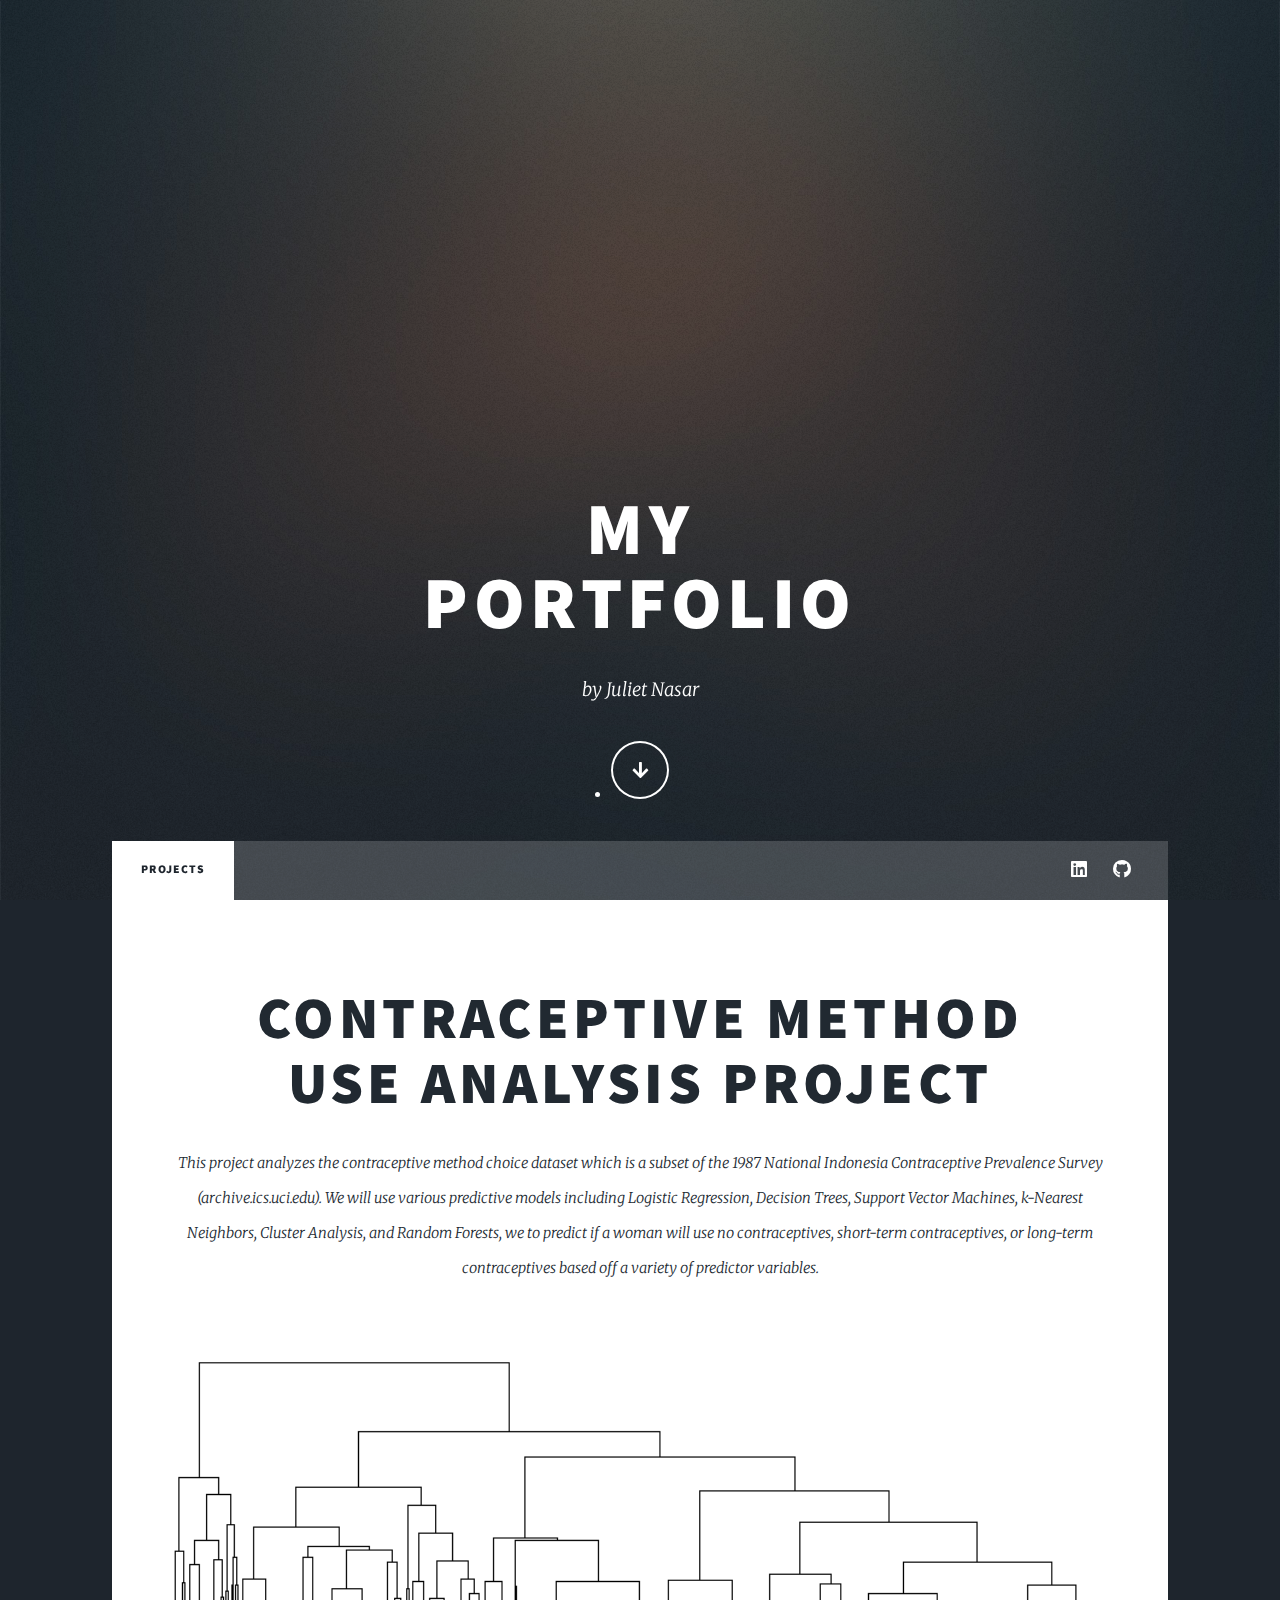
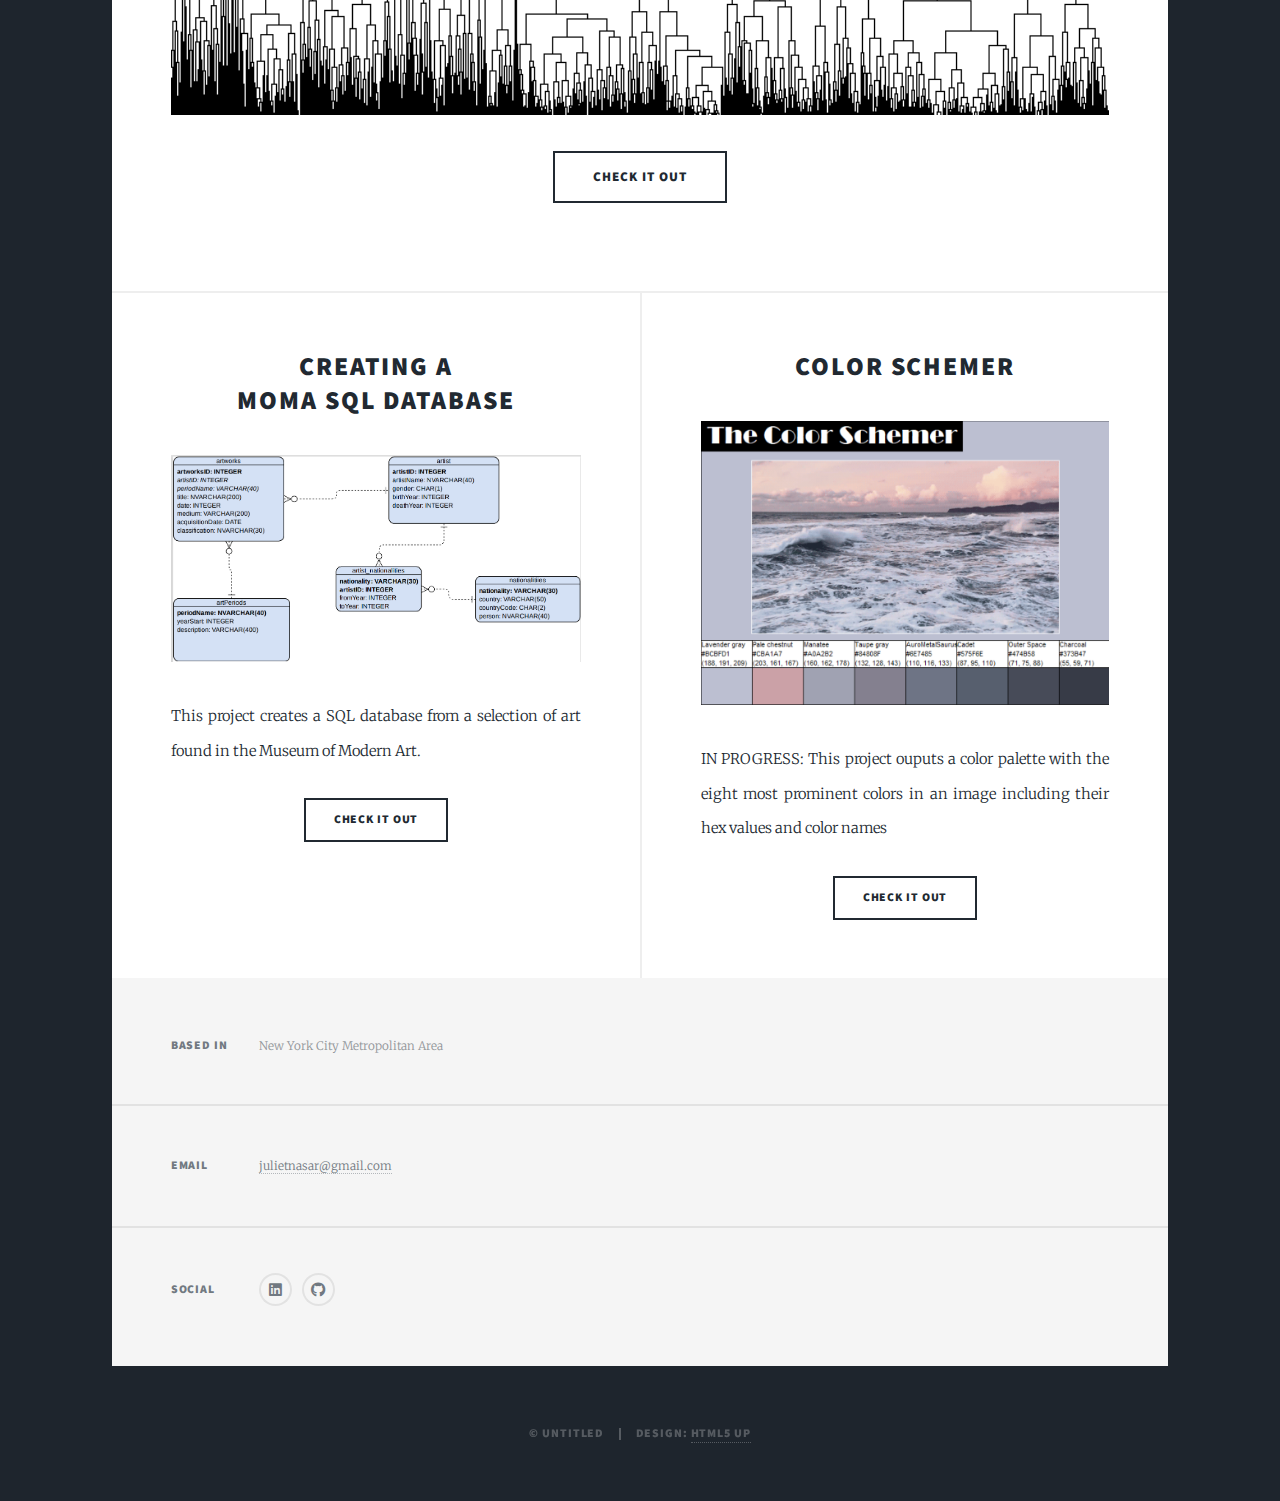
==== index.html @ 451c5f4b "color schemer update" ====
<!DOCTYPE HTML>
<!--
	Massively by HTML5 UP
	html5up.net | @ajlkn
	Free for personal and commercial use under the CCA 3.0 license (html5up.net/license)
-->
<html>
	<head>
		<title>My Portfolio by Juliet Nasar</title>
		<meta charset="utf-8" />
		<meta name="viewport" content="width=device-width, initial-scale=1, user-scalable=no" />
		<link rel="stylesheet" href="assets/css/main.css" />
		<noscript><link rel="stylesheet" href="assets/css/noscript.css" /></noscript>
	</head>
	<body class="is-preload">

		<!-- Wrapper -->
			<div id="wrapper" class="fade-in">

				<!-- Intro -->
					<div id="intro">
						<h1>My<br />
						Portfolio</h1>
						<p>by Juliet Nasar </p>
							<li><a href="#header" class="button icon solid solo fa-arrow-down scrolly">Continue</a></li>
						</ul>
					</div>

				<!-- Header -->
					<header id="header">
						<a href="index.html" class="logo">Portfolio</a>
					</header>

				<!-- Nav -->
					<nav id="nav">
						<ul class="links">
							<li class="active"><a href="index.html">Projects</a></li>
						</ul>
						<ul class="icons">
							<li><a href="https://www.linkedin.com/in/juliet-nasar-03b523170" class="icon brands fa-linkedin"><span class="label">linkedIn</span></a></li>
							<li><a href="https://github.com/julietnasar" class="icon brands fa-github"><span class="label">GitHub</span></a></li>
						</ul>
					</nav>

				<!-- Main -->
					<div id="main">

						<!-- Featured Post -->
							<article class="post featured">
								<header class="major">
									<h2><a href="https://github.com/julietnasar/cmc-analysis.git">Contraceptive Method<br />
									Use Analysis Project</a></h2>
									<p>This project analyzes the contraceptive method choice dataset which is a subset of the 1987 National Indonesia Contraceptive Prevalence Survey (archive.ics.uci.edu). 
										We will use various predictive models including Logistic Regression, Decision Trees, Support Vector Machines, k-Nearest Neighbors, Cluster Analysis, and Random Forests, we 
										to predict if a woman will use no contraceptives, short-term contraceptives, or long-term contraceptives based off a variety of predictor variables.
										</p>
								</header>
								<a href="https://github.com/julietnasar/cmc-analysis.git" class="image fit"><img src="images/clusterCopy.png" alt="" /></a>
								
								<ul class="actions special">
									<li><a href="https://github.com/julietnasar/cmc-analysis.git" class="button large">Check it out</a></li>
								</ul>
							</article>

						<!-- Posts -->
							<section class="posts">
								<article>
									<header>
										<h2><a href="https://github.com/julietnasar/sql-moma.git">Creating a<br />
										MOMA SQL Database</a></h2>
									</header>
									<a href="https://github.com/julietnasar/sql-moma.git" class="image fit"><img src="images/ERD.png" alt="" /></a>
									<p>This project creates a SQL database from a selection of art found in the Museum of Modern Art.</p>
									<ul class="actions special">
										<li><a href="https://github.com/julietnasar/sql-moma.git" class="button">Check it out</a></li>
									</ul>
								</article>
								<article>
									<header>
										<h2><a href="https://github.com/julietnasar/colorScheme.git">Color Schemer<br />
										</a></h2>
									</header>
									<a href="https://github.com/julietnasar/colorScheme.git" class="image fit"><img src="images/oceanPalette.png" alt="" /></a>
									<p>IN PROGRESS: This project ouputs a color palette with the eight most prominent colors in an image including their hex values and color names</p>
									<ul class="actions special">
										<li><a href="https://github.com/julietnasar/colorScheme.git" class="button">Check it out</a></li>
									</ul>
								</article>
							</section>


					</div>

				<!-- Footer -->
					<footer id="footer">
						<section class="split contact">
							<section class="alt">
								<h3>Based in</h3>
								<p>New York City Metropolitan Area</p>
							</section>
							<section>
								<h3>Email</h3>
								<p><a href="mailto:julietnasar@gmail.com">julietnasar@gmail.com</a></p>
							</section>
							<section>
								<h3>Social</h3>
								<ul class="icons alt">
									<li><a href="https://www.linkedin.com/in/juliet-nasar-03b523170" class="icon brands alt fa-linkedin"><span class="label">LinkedIn</span></a></li>
									<li><a href="https://github.com/julietnasar" class="icon brands alt fa-github"><span class="label">GitHub</span></a></li>
								</ul>
							</section>
						</section>
					</footer>

				<!-- Copyright -->
					<div id="copyright">
						<ul><li>&copy; Untitled</li><li>Design: <a href="https://html5up.net">HTML5 UP</a></li></ul>
					</div>

			</div>

		<!-- Scripts -->
			<script src="assets/js/jquery.min.js"></script>
			<script src="assets/js/jquery.scrollex.min.js"></script>
			<script src="assets/js/jquery.scrolly.min.js"></script>
			<script src="assets/js/browser.min.js"></script>
			<script src="assets/js/breakpoints.min.js"></script>
			<script src="assets/js/util.js"></script>
			<script src="assets/js/main.js"></script>

	</body>
</html>
---- assets/css/main.css ----
@import url(fontawesome-all.min.css);
@import url("https://fonts.googleapis.com/css?family=Merriweather:300,700,300italic,700italic|Source+Sans+Pro:900");

/*
	Massively by HTML5 UP
	html5up.net | @ajlkn
	Free for personal and commercial use under the CCA 3.0 license (html5up.net/license)
*/

html, body, div, span, applet, object,
iframe, h1, h2, h3, h4, h5, h6, p, blockquote,
pre, a, abbr, acronym, address, big, cite,
code, del, dfn, em, img, ins, kbd, q, s, samp,
small, strike, strong, sub, sup, tt, var, b,
u, i, center, dl, dt, dd, ol, ul, li, fieldset,
form, label, legend, table, caption, tbody,
tfoot, thead, tr, th, td, article, aside,
canvas, details, embed, figure, figcaption,
footer, header, hgroup, menu, nav, output, ruby,
section, summary, time, mark, audio, video {
	margin: 0;
	padding: 0;
	border: 0;
	font-size: 100%;
	font: inherit;
	vertical-align: baseline;}

article, aside, details, figcaption, figure,
footer, header, hgroup, menu, nav, section {
	display: block;}

body {
	line-height: 1;
}

ol, ul {
	list-style: none;
}

blockquote, q {
	quotes: none;
}

	blockquote:before, blockquote:after, q:before, q:after {
		content: '';
		content: none;
	}

table {
	border-collapse: collapse;
	border-spacing: 0;
}

body {
	-webkit-text-size-adjust: none;
}

mark {
	background-color: transparent;
	color: inherit;
}

input::-moz-focus-inner {
	border: 0;
	padding: 0;
}

input, select, textarea {
	-moz-appearance: none;
	-webkit-appearance: none;
	-ms-appearance: none;
	appearance: none;
}

/* Basic */

	@-ms-viewport {
		width: device-width;
	}

	body {
		-ms-overflow-style: scrollbar;
	}

	@media screen and (max-width: 480px) {

		html, body {
			min-width: 320px;
		}

	}

	html {
		box-sizing: border-box;
	}

	*, *:before, *:after {
		box-sizing: inherit;
	}

	body {
		background-color: #1e252d;
	}

		body.is-preload *, body.is-preload *:before, body.is-preload *:after {
			-moz-animation: none !important;
			-webkit-animation: none !important;
			-ms-animation: none !important;
			animation: none !important;
			-moz-transition: none !important;
			-webkit-transition: none !important;
			-ms-transition: none !important;
			transition: none !important;
		}

/* Type */

	html {
		font-size: 16pt;
	}

		@media screen and (max-width: 1680px) {

			html {
				font-size: 12pt;
			}

		}

		@media screen and (max-width: 1280px) {

			html {
				font-size: 11pt;
			}

		}

		@media screen and (max-width: 360px) {

			html {
				font-size: 10pt;
			}

		}

	body {
		color: #212931;
	}

	body, input, select, textarea {
		font-family: "Merriweather", Georgia, serif;
		font-weight: 300;
		font-size: 1rem;
		line-height: 2.375;
	}

	a {
		-moz-transition: color 0.2s ease-in-out, background-color 0.2s ease-in-out, border-color 0.2s ease-in-out, box-shadow 0.2s ease-in-out;
		-webkit-transition: color 0.2s ease-in-out, background-color 0.2s ease-in-out, border-color 0.2s ease-in-out, box-shadow 0.2s ease-in-out;
		-ms-transition: color 0.2s ease-in-out, background-color 0.2s ease-in-out, border-color 0.2s ease-in-out, box-shadow 0.2s ease-in-out;
		transition: color 0.2s ease-in-out, background-color 0.2s ease-in-out, border-color 0.2s ease-in-out, box-shadow 0.2s ease-in-out;
		border-bottom: dotted 1px;
		text-decoration: none;
	}

		a:hover {
			border-bottom-color: transparent;
		}

	strong, b {
		font-weight: 600;
	}

	em, i {
		font-style: italic;
	}

	p {
		text-align: justify;
		margin: 0 0 2rem 0;
	}

	h1, h2, h3, h4, h5, h6 {
		font-family: "Source Sans Pro", Helvetica, sans-serif;
		font-weight: 900;
		line-height: 1.5;
		letter-spacing: 0.075em;
		text-transform: uppercase;
		margin: 0 0 1rem 0;
	}

		h1 a, h2 a, h3 a, h4 a, h5 a, h6 a {
			border-bottom: 0;
			color: inherit;
			text-decoration: none;
		}

	h1 {
		font-size: 4rem;
		line-height: 1.1;
		margin: 0 0 2rem 0;
	}

	h2 {
		font-size: 1.75rem;
		line-height: 1.3;
		margin: 0 0 1.5rem 0;
	}

	h3 {
		font-size: 1.25rem;
		margin: 0 0 1.5rem 0;
	}

	h4 {
		font-size: 1rem;
	}

	h5 {
		font-size: 0.9rem;
	}

	h6 {
		font-size: 0.8rem;
	}

	sub {
		font-size: 0.8rem;
		position: relative;
		top: 0.5rem;
	}

	sup {
		font-size: 0.8rem;
		position: relative;
		top: -0.5rem;
	}

	blockquote {
		border-left: solid 4px;
		font-style: italic;
		margin: 0 0 2rem 0;
		padding: 0.5rem 0 0.5rem 2rem;
	}

	code {
		border: solid 2px;
		font-family: "Courier New", monospace;
		font-size: 0.9rem;
		margin: 0 0.25rem;
		padding: 0.25rem 0.65rem;
	}

	pre {
		-webkit-overflow-scrolling: touch;
		font-family: "Courier New", monospace;
		font-size: 0.9rem;
		margin: 0 0 2rem 0;
	}

		pre code {
			display: block;
			line-height: 1.75;
			padding: 1rem 1.5rem;
			overflow-x: auto;
		}

	hr {
		border: 0;
		border-bottom: solid 2px;
		margin: 3rem 0;
	}

		hr.major {
			margin: 5rem 0;
		}

	.align-left {
		text-align: left;
	}

	.align-center {
		text-align: center;
	}

	.align-right {
		text-align: right;
	}

	input, select, textarea {
		color: #212931;
	}

	a {
		color: #212931;
		border-bottom-color: rgba(33, 41, 49, 0.5);
	}

		a:hover {
			border-bottom-color: transparent;
			color: #18bfef !important;
		}

	strong, b {
		color: #212931;
	}

	h1, h2, h3, h4, h5, h6 {
		color: #212931;
	}

	blockquote {
		border-left-color: #eeeeee;
	}

	code {
		background: rgba(220, 220, 220, 0.25);
		border-color: #eeeeee;
	}

	hr {
		border-bottom-color: #eeeeee;
	}

/* Row */

	.row {
		display: flex;
		flex-wrap: wrap;
		box-sizing: border-box;
		align-items: stretch;
	}

		.row > * {
			box-sizing: border-box;
		}

		.row.gtr-uniform > * > :last-child {
			margin-bottom: 0;
		}

		.row.aln-left {
			justify-content: flex-start;
		}

		.row.aln-center {
			justify-content: center;
		}

		.row.aln-right {
			justify-content: flex-end;
		}

		.row.aln-top {
			align-items: flex-start;
		}

		.row.aln-middle {
			align-items: center;
		}

		.row.aln-bottom {
			align-items: flex-end;
		}

		.row > .imp {
			order: -1;
		}

		.row > .col-1 {
			width: 8.33333%;
		}

		.row > .off-1 {
			margin-left: 8.33333%;
		}

		.row > .col-2 {
			width: 16.66667%;
		}

		.row > .off-2 {
			margin-left: 16.66667%;
		}

		.row > .col-3 {
			width: 25%;
		}

		.row > .off-3 {
			margin-left: 25%;
		}

		.row > .col-4 {
			width: 33.33333%;
		}

		.row > .off-4 {
			margin-left: 33.33333%;
		}

		.row > .col-5 {
			width: 41.66667%;
		}

		.row > .off-5 {
			margin-left: 41.66667%;
		}

		.row > .col-6 {
			width: 50%;
		}

		.row > .off-6 {
			margin-left: 50%;
		}

		.row > .col-7 {
			width: 58.33333%;
		}

		.row > .off-7 {
			margin-left: 58.33333%;
		}

		.row > .col-8 {
			width: 66.66667%;
		}

		.row > .off-8 {
			margin-left: 66.66667%;
		}

		.row > .col-9 {
			width: 75%;
		}

		.row > .off-9 {
			margin-left: 75%;
		}

		.row > .col-10 {
			width: 83.33333%;
		}

		.row > .off-10 {
			margin-left: 83.33333%;
		}

		.row > .col-11 {
			width: 91.66667%;
		}

		.row > .off-11 {
			margin-left: 91.66667%;
		}

		.row > .col-12 {
			width: 100%;
		}

		.row > .off-12 {
			margin-left: 100%;
		}

		.row.gtr-0 {
			margin-top: 0;
			margin-left: 0rem;
		}

			.row.gtr-0 > * {
				padding: 0 0 0 0rem;
			}

			.row.gtr-0.gtr-uniform {
				margin-top: 0rem;
			}

				.row.gtr-0.gtr-uniform > * {
					padding-top: 0rem;
				}

		.row.gtr-25 {
			margin-top: 0;
			margin-left: -0.375rem;
		}

			.row.gtr-25 > * {
				padding: 0 0 0 0.375rem;
			}

			.row.gtr-25.gtr-uniform {
				margin-top: -0.375rem;
			}

				.row.gtr-25.gtr-uniform > * {
					padding-top: 0.375rem;
				}

		.row.gtr-50 {
			margin-top: 0;
			margin-left: -0.75rem;
		}

			.row.gtr-50 > * {
				padding: 0 0 0 0.75rem;
			}

			.row.gtr-50.gtr-uniform {
				margin-top: -0.75rem;
			}

				.row.gtr-50.gtr-uniform > * {
					padding-top: 0.75rem;
				}

		.row {
			margin-top: 0;
			margin-left: -1.5rem;
		}

			.row > * {
				padding: 0 0 0 1.5rem;
			}

			.row.gtr-uniform {
				margin-top: -1.5rem;
			}

				.row.gtr-uniform > * {
					padding-top: 1.5rem;
				}

		.row.gtr-150 {
			margin-top: 0;
			margin-left: -2.25rem;
		}

			.row.gtr-150 > * {
				padding: 0 0 0 2.25rem;
			}

			.row.gtr-150.gtr-uniform {
				margin-top: -2.25rem;
			}

				.row.gtr-150.gtr-uniform > * {
					padding-top: 2.25rem;
				}

		.row.gtr-200 {
			margin-top: 0;
			margin-left: -3rem;
		}

			.row.gtr-200 > * {
				padding: 0 0 0 3rem;
			}

			.row.gtr-200.gtr-uniform {
				margin-top: -3rem;
			}

				.row.gtr-200.gtr-uniform > * {
					padding-top: 3rem;
				}

		@media screen and (max-width: 1680px) {

			.row {
				display: flex;
				flex-wrap: wrap;
				box-sizing: border-box;
				align-items: stretch;
			}

				.row > * {
					box-sizing: border-box;
				}

				.row.gtr-uniform > * > :last-child {
					margin-bottom: 0;
				}

				.row.aln-left {
					justify-content: flex-start;
				}

				.row.aln-center {
					justify-content: center;
				}

				.row.aln-right {
					justify-content: flex-end;
				}

				.row.aln-top {
					align-items: flex-start;
				}

				.row.aln-middle {
					align-items: center;
				}

				.row.aln-bottom {
					align-items: flex-end;
				}

				.row > .imp-xlarge {
					order: -1;
				}

				.row > .col-1-xlarge {
					width: 8.33333%;
				}

				.row > .off-1-xlarge {
					margin-left: 8.33333%;
				}

				.row > .col-2-xlarge {
					width: 16.66667%;
				}

				.row > .off-2-xlarge {
					margin-left: 16.66667%;
				}

				.row > .col-3-xlarge {
					width: 25%;
				}

				.row > .off-3-xlarge {
					margin-left: 25%;
				}

				.row > .col-4-xlarge {
					width: 33.33333%;
				}

				.row > .off-4-xlarge {
					margin-left: 33.33333%;
				}

				.row > .col-5-xlarge {
					width: 41.66667%;
				}

				.row > .off-5-xlarge {
					margin-left: 41.66667%;
				}

				.row > .col-6-xlarge {
					width: 50%;
				}

				.row > .off-6-xlarge {
					margin-left: 50%;
				}

				.row > .col-7-xlarge {
					width: 58.33333%;
				}

				.row > .off-7-xlarge {
					margin-left: 58.33333%;
				}

				.row > .col-8-xlarge {
					width: 66.66667%;
				}

				.row > .off-8-xlarge {
					margin-left: 66.66667%;
				}

				.row > .col-9-xlarge {
					width: 75%;
				}

				.row > .off-9-xlarge {
					margin-left: 75%;
				}

				.row > .col-10-xlarge {
					width: 83.33333%;
				}

				.row > .off-10-xlarge {
					margin-left: 83.33333%;
				}

				.row > .col-11-xlarge {
					width: 91.66667%;
				}

				.row > .off-11-xlarge {
					margin-left: 91.66667%;
				}

				.row > .col-12-xlarge {
					width: 100%;
				}

				.row > .off-12-xlarge {
					margin-left: 100%;
				}

				.row.gtr-0 {
					margin-top: 0;
					margin-left: 0rem;
				}

					.row.gtr-0 > * {
						padding: 0 0 0 0rem;
					}

					.row.gtr-0.gtr-uniform {
						margin-top: 0rem;
					}

						.row.gtr-0.gtr-uniform > * {
							padding-top: 0rem;
						}

				.row.gtr-25 {
					margin-top: 0;
					margin-left: -0.375rem;
				}

					.row.gtr-25 > * {
						padding: 0 0 0 0.375rem;
					}

					.row.gtr-25.gtr-uniform {
						margin-top: -0.375rem;
					}

						.row.gtr-25.gtr-uniform > * {
							padding-top: 0.375rem;
						}

				.row.gtr-50 {
					margin-top: 0;
					margin-left: -0.75rem;
				}

					.row.gtr-50 > * {
						padding: 0 0 0 0.75rem;
					}

					.row.gtr-50.gtr-uniform {
						margin-top: -0.75rem;
					}

						.row.gtr-50.gtr-uniform > * {
							padding-top: 0.75rem;
						}

				.row {
					margin-top: 0;
					margin-left: -1.5rem;
				}

					.row > * {
						padding: 0 0 0 1.5rem;
					}

					.row.gtr-uniform {
						margin-top: -1.5rem;
					}

						.row.gtr-uniform > * {
							padding-top: 1.5rem;
						}

				.row.gtr-150 {
					margin-top: 0;
					margin-left: -2.25rem;
				}

					.row.gtr-150 > * {
						padding: 0 0 0 2.25rem;
					}

					.row.gtr-150.gtr-uniform {
						margin-top: -2.25rem;
					}

						.row.gtr-150.gtr-uniform > * {
							padding-top: 2.25rem;
						}

				.row.gtr-200 {
					margin-top: 0;
					margin-left: -3rem;
				}

					.row.gtr-200 > * {
						padding: 0 0 0 3rem;
					}

					.row.gtr-200.gtr-uniform {
						margin-top: -3rem;
					}

						.row.gtr-200.gtr-uniform > * {
							padding-top: 3rem;
						}

		}

		@media screen and (max-width: 1280px) {

			.row {
				display: flex;
				flex-wrap: wrap;
				box-sizing: border-box;
				align-items: stretch;
			}

				.row > * {
					box-sizing: border-box;
				}

				.row.gtr-uniform > * > :last-child {
					margin-bottom: 0;
				}

				.row.aln-left {
					justify-content: flex-start;
				}

				.row.aln-center {
					justify-content: center;
				}

				.row.aln-right {
					justify-content: flex-end;
				}

				.row.aln-top {
					align-items: flex-start;
				}

				.row.aln-middle {
					align-items: center;
				}

				.row.aln-bottom {
					align-items: flex-end;
				}

				.row > .imp-large {
					order: -1;
				}

				.row > .col-1-large {
					width: 8.33333%;
				}

				.row > .off-1-large {
					margin-left: 8.33333%;
				}

				.row > .col-2-large {
					width: 16.66667%;
				}

				.row > .off-2-large {
					margin-left: 16.66667%;
				}

				.row > .col-3-large {
					width: 25%;
				}

				.row > .off-3-large {
					margin-left: 25%;
				}

				.row > .col-4-large {
					width: 33.33333%;
				}

				.row > .off-4-large {
					margin-left: 33.33333%;
				}

				.row > .col-5-large {
					width: 41.66667%;
				}

				.row > .off-5-large {
					margin-left: 41.66667%;
				}

				.row > .col-6-large {
					width: 50%;
				}

				.row > .off-6-large {
					margin-left: 50%;
				}

				.row > .col-7-large {
					width: 58.33333%;
				}

				.row > .off-7-large {
					margin-left: 58.33333%;
				}

				.row > .col-8-large {
					width: 66.66667%;
				}

				.row > .off-8-large {
					margin-left: 66.66667%;
				}

				.row > .col-9-large {
					width: 75%;
				}

				.row > .off-9-large {
					margin-left: 75%;
				}

				.row > .col-10-large {
					width: 83.33333%;
				}

				.row > .off-10-large {
					margin-left: 83.33333%;
				}

				.row > .col-11-large {
					width: 91.66667%;
				}

				.row > .off-11-large {
					margin-left: 91.66667%;
				}

				.row > .col-12-large {
					width: 100%;
				}

				.row > .off-12-large {
					margin-left: 100%;
				}

				.row.gtr-0 {
					margin-top: 0;
					margin-left: 0rem;
				}

					.row.gtr-0 > * {
						padding: 0 0 0 0rem;
					}

					.row.gtr-0.gtr-uniform {
						margin-top: 0rem;
					}

						.row.gtr-0.gtr-uniform > * {
							padding-top: 0rem;
						}

				.row.gtr-25 {
					margin-top: 0;
					margin-left: -0.375rem;
				}

					.row.gtr-25 > * {
						padding: 0 0 0 0.375rem;
					}

					.row.gtr-25.gtr-uniform {
						margin-top: -0.375rem;
					}

						.row.gtr-25.gtr-uniform > * {
							padding-top: 0.375rem;
						}

				.row.gtr-50 {
					margin-top: 0;
					margin-left: -0.75rem;
				}

					.row.gtr-50 > * {
						padding: 0 0 0 0.75rem;
					}

					.row.gtr-50.gtr-uniform {
						margin-top: -0.75rem;
					}

						.row.gtr-50.gtr-uniform > * {
							padding-top: 0.75rem;
						}

				.row {
					margin-top: 0;
					margin-left: -1.5rem;
				}

					.row > * {
						padding: 0 0 0 1.5rem;
					}

					.row.gtr-uniform {
						margin-top: -1.5rem;
					}

						.row.gtr-uniform > * {
							padding-top: 1.5rem;
						}

				.row.gtr-150 {
					margin-top: 0;
					margin-left: -2.25rem;
				}

					.row.gtr-150 > * {
						padding: 0 0 0 2.25rem;
					}

					.row.gtr-150.gtr-uniform {
						margin-top: -2.25rem;
					}

						.row.gtr-150.gtr-uniform > * {
							padding-top: 2.25rem;
						}

				.row.gtr-200 {
					margin-top: 0;
					margin-left: -3rem;
				}

					.row.gtr-200 > * {
						padding: 0 0 0 3rem;
					}

					.row.gtr-200.gtr-uniform {
						margin-top: -3rem;
					}

						.row.gtr-200.gtr-uniform > * {
							padding-top: 3rem;
						}

		}

		@media screen and (max-width: 980px) {

			.row {
				display: flex;
				flex-wrap: wrap;
				box-sizing: border-box;
				align-items: stretch;
			}

				.row > * {
					box-sizing: border-box;
				}

				.row.gtr-uniform > * > :last-child {
					margin-bottom: 0;
				}

				.row.aln-left {
					justify-content: flex-start;
				}

				.row.aln-center {
					justify-content: center;
				}

				.row.aln-right {
					justify-content: flex-end;
				}

				.row.aln-top {
					align-items: flex-start;
				}

				.row.aln-middle {
					align-items: center;
				}

				.row.aln-bottom {
					align-items: flex-end;
				}

				.row > .imp-medium {
					order: -1;
				}

				.row > .col-1-medium {
					width: 8.33333%;
				}

				.row > .off-1-medium {
					margin-left: 8.33333%;
				}

				.row > .col-2-medium {
					width: 16.66667%;
				}

				.row > .off-2-medium {
					margin-left: 16.66667%;
				}

				.row > .col-3-medium {
					width: 25%;
				}

				.row > .off-3-medium {
					margin-left: 25%;
				}

				.row > .col-4-medium {
					width: 33.33333%;
				}

				.row > .off-4-medium {
					margin-left: 33.33333%;
				}

				.row > .col-5-medium {
					width: 41.66667%;
				}

				.row > .off-5-medium {
					margin-left: 41.66667%;
				}

				.row > .col-6-medium {
					width: 50%;
				}

				.row > .off-6-medium {
					margin-left: 50%;
				}

				.row > .col-7-medium {
					width: 58.33333%;
				}

				.row > .off-7-medium {
					margin-left: 58.33333%;
				}

				.row > .col-8-medium {
					width: 66.66667%;
				}

				.row > .off-8-medium {
					margin-left: 66.66667%;
				}

				.row > .col-9-medium {
					width: 75%;
				}

				.row > .off-9-medium {
					margin-left: 75%;
				}

				.row > .col-10-medium {
					width: 83.33333%;
				}

				.row > .off-10-medium {
					margin-left: 83.33333%;
				}

				.row > .col-11-medium {
					width: 91.66667%;
				}

				.row > .off-11-medium {
					margin-left: 91.66667%;
				}

				.row > .col-12-medium {
					width: 100%;
				}

				.row > .off-12-medium {
					margin-left: 100%;
				}

				.row.gtr-0 {
					margin-top: 0;
					margin-left: 0rem;
				}

					.row.gtr-0 > * {
						padding: 0 0 0 0rem;
					}

					.row.gtr-0.gtr-uniform {
						margin-top: 0rem;
					}

						.row.gtr-0.gtr-uniform > * {
							padding-top: 0rem;
						}

				.row.gtr-25 {
					margin-top: 0;
					margin-left: -0.375rem;
				}

					.row.gtr-25 > * {
						padding: 0 0 0 0.375rem;
					}

					.row.gtr-25.gtr-uniform {
						margin-top: -0.375rem;
					}

						.row.gtr-25.gtr-uniform > * {
							padding-top: 0.375rem;
						}

				.row.gtr-50 {
					margin-top: 0;
					margin-left: -0.75rem;
				}

					.row.gtr-50 > * {
						padding: 0 0 0 0.75rem;
					}

					.row.gtr-50.gtr-uniform {
						margin-top: -0.75rem;
					}

						.row.gtr-50.gtr-uniform > * {
							padding-top: 0.75rem;
						}

				.row {
					margin-top: 0;
					margin-left: -1.5rem;
				}

					.row > * {
						padding: 0 0 0 1.5rem;
					}

					.row.gtr-uniform {
						margin-top: -1.5rem;
					}

						.row.gtr-uniform > * {
							padding-top: 1.5rem;
						}

				.row.gtr-150 {
					margin-top: 0;
					margin-left: -2.25rem;
				}

					.row.gtr-150 > * {
						padding: 0 0 0 2.25rem;
					}

					.row.gtr-150.gtr-uniform {
						margin-top: -2.25rem;
					}

						.row.gtr-150.gtr-uniform > * {
							padding-top: 2.25rem;
						}

				.row.gtr-200 {
					margin-top: 0;
					margin-left: -3rem;
				}

					.row.gtr-200 > * {
						padding: 0 0 0 3rem;
					}

					.row.gtr-200.gtr-uniform {
						margin-top: -3rem;
					}

						.row.gtr-200.gtr-uniform > * {
							padding-top: 3rem;
						}

		}

		@media screen and (max-width: 736px) {

			.row {
				display: flex;
				flex-wrap: wrap;
				box-sizing: border-box;
				align-items: stretch;
			}

				.row > * {
					box-sizing: border-box;
				}

				.row.gtr-uniform > * > :last-child {
					margin-bottom: 0;
				}

				.row.aln-left {
					justify-content: flex-start;
				}

				.row.aln-center {
					justify-content: center;
				}

				.row.aln-right {
					justify-content: flex-end;
				}

				.row.aln-top {
					align-items: flex-start;
				}

				.row.aln-middle {
					align-items: center;
				}

				.row.aln-bottom {
					align-items: flex-end;
				}

				.row > .imp-small {
					order: -1;
				}

				.row > .col-1-small {
					width: 8.33333%;
				}

				.row > .off-1-small {
					margin-left: 8.33333%;
				}

				.row > .col-2-small {
					width: 16.66667%;
				}

				.row > .off-2-small {
					margin-left: 16.66667%;
				}

				.row > .col-3-small {
					width: 25%;
				}

				.row > .off-3-small {
					margin-left: 25%;
				}

				.row > .col-4-small {
					width: 33.33333%;
				}

				.row > .off-4-small {
					margin-left: 33.33333%;
				}

				.row > .col-5-small {
					width: 41.66667%;
				}

				.row > .off-5-small {
					margin-left: 41.66667%;
				}

				.row > .col-6-small {
					width: 50%;
				}

				.row > .off-6-small {
					margin-left: 50%;
				}

				.row > .col-7-small {
					width: 58.33333%;
				}

				.row > .off-7-small {
					margin-left: 58.33333%;
				}

				.row > .col-8-small {
					width: 66.66667%;
				}

				.row > .off-8-small {
					margin-left: 66.66667%;
				}

				.row > .col-9-small {
					width: 75%;
				}

				.row > .off-9-small {
					margin-left: 75%;
				}

				.row > .col-10-small {
					width: 83.33333%;
				}

				.row > .off-10-small {
					margin-left: 83.33333%;
				}

				.row > .col-11-small {
					width: 91.66667%;
				}

				.row > .off-11-small {
					margin-left: 91.66667%;
				}

				.row > .col-12-small {
					width: 100%;
				}

				.row > .off-12-small {
					margin-left: 100%;
				}

				.row.gtr-0 {
					margin-top: 0;
					margin-left: 0rem;
				}

					.row.gtr-0 > * {
						padding: 0 0 0 0rem;
					}

					.row.gtr-0.gtr-uniform {
						margin-top: 0rem;
					}

						.row.gtr-0.gtr-uniform > * {
							padding-top: 0rem;
						}

				.row.gtr-25 {
					margin-top: 0;
					margin-left: -0.375rem;
				}

					.row.gtr-25 > * {
						padding: 0 0 0 0.375rem;
					}

					.row.gtr-25.gtr-uniform {
						margin-top: -0.375rem;
					}

						.row.gtr-25.gtr-uniform > * {
							padding-top: 0.375rem;
						}

				.row.gtr-50 {
					margin-top: 0;
					margin-left: -0.75rem;
				}

					.row.gtr-50 > * {
						padding: 0 0 0 0.75rem;
					}

					.row.gtr-50.gtr-uniform {
						margin-top: -0.75rem;
					}

						.row.gtr-50.gtr-uniform > * {
							padding-top: 0.75rem;
						}

				.row {
					margin-top: 0;
					margin-left: -1.5rem;
				}

					.row > * {
						padding: 0 0 0 1.5rem;
					}

					.row.gtr-uniform {
						margin-top: -1.5rem;
					}

						.row.gtr-uniform > * {
							padding-top: 1.5rem;
						}

				.row.gtr-150 {
					margin-top: 0;
					margin-left: -2.25rem;
				}

					.row.gtr-150 > * {
						padding: 0 0 0 2.25rem;
					}

					.row.gtr-150.gtr-uniform {
						margin-top: -2.25rem;
					}

						.row.gtr-150.gtr-uniform > * {
							padding-top: 2.25rem;
						}

				.row.gtr-200 {
					margin-top: 0;
					margin-left: -3rem;
				}

					.row.gtr-200 > * {
						padding: 0 0 0 3rem;
					}

					.row.gtr-200.gtr-uniform {
						margin-top: -3rem;
					}

						.row.gtr-200.gtr-uniform > * {
							padding-top: 3rem;
						}

		}

		@media screen and (max-width: 480px) {

			.row {
				display: flex;
				flex-wrap: wrap;
				box-sizing: border-box;
				align-items: stretch;
			}

				.row > * {
					box-sizing: border-box;
				}

				.row.gtr-uniform > * > :last-child {
					margin-bottom: 0;
				}

				.row.aln-left {
					justify-content: flex-start;
				}

				.row.aln-center {
					justify-content: center;
				}

				.row.aln-right {
					justify-content: flex-end;
				}

				.row.aln-top {
					align-items: flex-start;
				}

				.row.aln-middle {
					align-items: center;
				}

				.row.aln-bottom {
					align-items: flex-end;
				}

				.row > .imp-xsmall {
					order: -1;
				}

				.row > .col-1-xsmall {
					width: 8.33333%;
				}

				.row > .off-1-xsmall {
					margin-left: 8.33333%;
				}

				.row > .col-2-xsmall {
					width: 16.66667%;
				}

				.row > .off-2-xsmall {
					margin-left: 16.66667%;
				}

				.row > .col-3-xsmall {
					width: 25%;
				}

				.row > .off-3-xsmall {
					margin-left: 25%;
				}

				.row > .col-4-xsmall {
					width: 33.33333%;
				}

				.row > .off-4-xsmall {
					margin-left: 33.33333%;
				}

				.row > .col-5-xsmall {
					width: 41.66667%;
				}

				.row > .off-5-xsmall {
					margin-left: 41.66667%;
				}

				.row > .col-6-xsmall {
					width: 50%;
				}

				.row > .off-6-xsmall {
					margin-left: 50%;
				}

				.row > .col-7-xsmall {
					width: 58.33333%;
				}

				.row > .off-7-xsmall {
					margin-left: 58.33333%;
				}

				.row > .col-8-xsmall {
					width: 66.66667%;
				}

				.row > .off-8-xsmall {
					margin-left: 66.66667%;
				}

				.row > .col-9-xsmall {
					width: 75%;
				}

				.row > .off-9-xsmall {
					margin-left: 75%;
				}

				.row > .col-10-xsmall {
					width: 83.33333%;
				}

				.row > .off-10-xsmall {
					margin-left: 83.33333%;
				}

				.row > .col-11-xsmall {
					width: 91.66667%;
				}

				.row > .off-11-xsmall {
					margin-left: 91.66667%;
				}

				.row > .col-12-xsmall {
					width: 100%;
				}

				.row > .off-12-xsmall {
					margin-left: 100%;
				}

				.row.gtr-0 {
					margin-top: 0;
					margin-left: 0rem;
				}

					.row.gtr-0 > * {
						padding: 0 0 0 0rem;
					}

					.row.gtr-0.gtr-uniform {
						margin-top: 0rem;
					}

						.row.gtr-0.gtr-uniform > * {
							padding-top: 0rem;
						}

				.row.gtr-25 {
					margin-top: 0;
					margin-left: -0.375rem;
				}

					.row.gtr-25 > * {
						padding: 0 0 0 0.375rem;
					}

					.row.gtr-25.gtr-uniform {
						margin-top: -0.375rem;
					}

						.row.gtr-25.gtr-uniform > * {
							padding-top: 0.375rem;
						}

				.row.gtr-50 {
					margin-top: 0;
					margin-left: -0.75rem;
				}

					.row.gtr-50 > * {
						padding: 0 0 0 0.75rem;
					}

					.row.gtr-50.gtr-uniform {
						margin-top: -0.75rem;
					}

						.row.gtr-50.gtr-uniform > * {
							padding-top: 0.75rem;
						}

				.row {
					margin-top: 0;
					margin-left: -1.5rem;
				}

					.row > * {
						padding: 0 0 0 1.5rem;
					}

					.row.gtr-uniform {
						margin-top: -1.5rem;
					}

						.row.gtr-uniform > * {
							padding-top: 1.5rem;
						}

				.row.gtr-150 {
					margin-top: 0;
					margin-left: -2.25rem;
				}

					.row.gtr-150 > * {
						padding: 0 0 0 2.25rem;
					}

					.row.gtr-150.gtr-uniform {
						margin-top: -2.25rem;
					}

						.row.gtr-150.gtr-uniform > * {
							padding-top: 2.25rem;
						}

				.row.gtr-200 {
					margin-top: 0;
					margin-left: -3rem;
				}

					.row.gtr-200 > * {
						padding: 0 0 0 3rem;
					}

					.row.gtr-200.gtr-uniform {
						margin-top: -3rem;
					}

						.row.gtr-200.gtr-uniform > * {
							padding-top: 3rem;
						}

		}

		@media screen and (max-width: 360px) {

			.row {
				display: flex;
				flex-wrap: wrap;
				box-sizing: border-box;
				align-items: stretch;
			}

				.row > * {
					box-sizing: border-box;
				}

				.row.gtr-uniform > * > :last-child {
					margin-bottom: 0;
				}

				.row.aln-left {
					justify-content: flex-start;
				}

				.row.aln-center {
					justify-content: center;
				}

				.row.aln-right {
					justify-content: flex-end;
				}

				.row.aln-top {
					align-items: flex-start;
				}

				.row.aln-middle {
					align-items: center;
				}

				.row.aln-bottom {
					align-items: flex-end;
				}

				.row > .imp-xxsmall {
					order: -1;
				}

				.row > .col-1-xxsmall {
					width: 8.33333%;
				}

				.row > .off-1-xxsmall {
					margin-left: 8.33333%;
				}

				.row > .col-2-xxsmall {
					width: 16.66667%;
				}

				.row > .off-2-xxsmall {
					margin-left: 16.66667%;
				}

				.row > .col-3-xxsmall {
					width: 25%;
				}

				.row > .off-3-xxsmall {
					margin-left: 25%;
				}

				.row > .col-4-xxsmall {
					width: 33.33333%;
				}

				.row > .off-4-xxsmall {
					margin-left: 33.33333%;
				}

				.row > .col-5-xxsmall {
					width: 41.66667%;
				}

				.row > .off-5-xxsmall {
					margin-left: 41.66667%;
				}

				.row > .col-6-xxsmall {
					width: 50%;
				}

				.row > .off-6-xxsmall {
					margin-left: 50%;
				}

				.row > .col-7-xxsmall {
					width: 58.33333%;
				}

				.row > .off-7-xxsmall {
					margin-left: 58.33333%;
				}

				.row > .col-8-xxsmall {
					width: 66.66667%;
				}

				.row > .off-8-xxsmall {
					margin-left: 66.66667%;
				}

				.row > .col-9-xxsmall {
					width: 75%;
				}

				.row > .off-9-xxsmall {
					margin-left: 75%;
				}

				.row > .col-10-xxsmall {
					width: 83.33333%;
				}

				.row > .off-10-xxsmall {
					margin-left: 83.33333%;
				}

				.row > .col-11-xxsmall {
					width: 91.66667%;
				}

				.row > .off-11-xxsmall {
					margin-left: 91.66667%;
				}

				.row > .col-12-xxsmall {
					width: 100%;
				}

				.row > .off-12-xxsmall {
					margin-left: 100%;
				}

				.row.gtr-0 {
					margin-top: 0;
					margin-left: 0rem;
				}

					.row.gtr-0 > * {
						padding: 0 0 0 0rem;
					}

					.row.gtr-0.gtr-uniform {
						margin-top: 0rem;
					}

						.row.gtr-0.gtr-uniform > * {
							padding-top: 0rem;
						}

				.row.gtr-25 {
					margin-top: 0;
					margin-left: -0.375rem;
				}

					.row.gtr-25 > * {
						padding: 0 0 0 0.375rem;
					}

					.row.gtr-25.gtr-uniform {
						margin-top: -0.375rem;
					}

						.row.gtr-25.gtr-uniform > * {
							padding-top: 0.375rem;
						}

				.row.gtr-50 {
					margin-top: 0;
					margin-left: -0.75rem;
				}

					.row.gtr-50 > * {
						padding: 0 0 0 0.75rem;
					}

					.row.gtr-50.gtr-uniform {
						margin-top: -0.75rem;
					}

						.row.gtr-50.gtr-uniform > * {
							padding-top: 0.75rem;
						}

				.row {
					margin-top: 0;
					margin-left: -1.5rem;
				}

					.row > * {
						padding: 0 0 0 1.5rem;
					}

					.row.gtr-uniform {
						margin-top: -1.5rem;
					}

						.row.gtr-uniform > * {
							padding-top: 1.5rem;
						}

				.row.gtr-150 {
					margin-top: 0;
					margin-left: -2.25rem;
				}

					.row.gtr-150 > * {
						padding: 0 0 0 2.25rem;
					}

					.row.gtr-150.gtr-uniform {
						margin-top: -2.25rem;
					}

						.row.gtr-150.gtr-uniform > * {
							padding-top: 2.25rem;
						}

				.row.gtr-200 {
					margin-top: 0;
					margin-left: -3rem;
				}

					.row.gtr-200 > * {
						padding: 0 0 0 3rem;
					}

					.row.gtr-200.gtr-uniform {
						margin-top: -3rem;
					}

						.row.gtr-200.gtr-uniform > * {
							padding-top: 3rem;
						}

		}

/* Box */

	.box {
		border: solid 2px;
		margin-bottom: 2rem;
		padding: 1.5rem;
	}

		.box > :last-child,
		.box > :last-child > :last-child,
		.box > :last-child > :last-child > :last-child {
			margin-bottom: 0;
		}

		.box.alt {
			border: 0;
			border-radius: 0;
			padding: 0;
		}

	.box {
		border-color: #eeeeee;
	}

/* Button */

	input[type="submit"],
	input[type="reset"],
	input[type="button"],
	button,
	.button {
		-moz-appearance: none;
		-webkit-appearance: none;
		-ms-appearance: none;
		appearance: none;
		-moz-transition: background-color 0.2s ease-in-out, box-shadow 0.2s ease-in-out, color 0.2s ease-in-out;
		-webkit-transition: background-color 0.2s ease-in-out, box-shadow 0.2s ease-in-out, color 0.2s ease-in-out;
		-ms-transition: background-color 0.2s ease-in-out, box-shadow 0.2s ease-in-out, color 0.2s ease-in-out;
		transition: background-color 0.2s ease-in-out, box-shadow 0.2s ease-in-out, color 0.2s ease-in-out;
		border: 0;
		border-radius: 0;
		cursor: pointer;
		display: inline-block;
		font-family: "Source Sans Pro", Helvetica, sans-serif;
		font-size: 0.8rem;
		font-weight: 900;
		letter-spacing: 0.075em;
		height: 3rem;
		line-height: 3rem;
		padding: 0 2rem;
		text-align: center;
		text-decoration: none;
		text-transform: uppercase;
		white-space: nowrap;
	}

		input[type="submit"].icon:before,
		input[type="reset"].icon:before,
		input[type="button"].icon:before,
		button.icon:before,
		.button.icon:before {
			margin-right: 0.5rem;
		}

		input[type="submit"].icon.solo,
		input[type="reset"].icon.solo,
		input[type="button"].icon.solo,
		button.icon.solo,
		.button.icon.solo {
			position: relative;
			width: 4rem;
			height: 4rem;
			line-height: 4rem;
			border-radius: 4rem;
			text-indent: 4rem;
			overflow: hidden;
			padding: 0;
			white-space: nowrap;
		}

			input[type="submit"].icon.solo:before,
			input[type="reset"].icon.solo:before,
			input[type="button"].icon.solo:before,
			button.icon.solo:before,
			.button.icon.solo:before {
				position: absolute;
				display: block;
				top: 0;
				left: 0;
				width: inherit;
				height: inherit;
				line-height: inherit;
				font-size: 1.25rem;
				margin-right: 0;
				text-align: center;
				text-indent: 0;
			}

		input[type="submit"].fit,
		input[type="reset"].fit,
		input[type="button"].fit,
		button.fit,
		.button.fit {
			width: 100%;
		}

		input[type="submit"].small,
		input[type="reset"].small,
		input[type="button"].small,
		button.small,
		.button.small {
			font-size: 0.7rem;
			height: 2.5rem;
			line-height: 2.5rem;
			padding: 0 1.5rem;
		}

		input[type="submit"].large,
		input[type="reset"].large,
		input[type="button"].large,
		button.large,
		.button.large {
			font-size: 0.9rem;
			height: 3.5rem;
			line-height: 3.5rem;
			padding: 0 2.75rem;
		}

		@media screen and (max-width: 980px) {

			input[type="submit"],
			input[type="reset"],
			input[type="button"],
			button,
			.button {
				font-size: 0.9rem;
				height: 3.25rem;
				line-height: 3.25rem;
			}

				input[type="submit"].large,
				input[type="reset"].large,
				input[type="button"].large,
				button.large,
				.button.large {
					font-size: 1rem;
					height: 3.75rem;
					line-height: 3.75rem;
				}

		}

		input[type="submit"].disabled, input[type="submit"]:disabled,
		input[type="reset"].disabled,
		input[type="reset"]:disabled,
		input[type="button"].disabled,
		input[type="button"]:disabled,
		button.disabled,
		button:disabled,
		.button.disabled,
		.button:disabled {
			pointer-events: none;
			opacity: 0.25;
		}

	input[type="submit"],
	input[type="reset"],
	input[type="button"],
	button,
	.button {
		background-color: transparent;
		box-shadow: inset 0 0 0 2px #212931;
		color: #212931 !important;
	}

		input[type="submit"]:hover,
		input[type="reset"]:hover,
		input[type="button"]:hover,
		button:hover,
		.button:hover {
			box-shadow: inset 0 0 0 2px #18bfef;
			color: #18bfef !important;
		}

		input[type="submit"].primary,
		input[type="reset"].primary,
		input[type="button"].primary,
		button.primary,
		.button.primary {
			background-color: #212931;
			box-shadow: none;
			color: #ffffff !important;
		}

			input[type="submit"].primary:hover,
			input[type="reset"].primary:hover,
			input[type="button"].primary:hover,
			button.primary:hover,
			.button.primary:hover {
				background-color: #18bfef;
			}

/* Form */

	form {
		margin: 0 0 2rem 0;
	}

		form > :last-child {
			margin-bottom: 0;
		}

		form > .fields {
			display: -moz-flex;
			display: -webkit-flex;
			display: -ms-flex;
			display: flex;
			-moz-flex-wrap: wrap;
			-webkit-flex-wrap: wrap;
			-ms-flex-wrap: wrap;
			flex-wrap: wrap;
			width: calc(100% + 3rem);
			margin: -1.5rem 0 2rem -1.5rem;
		}

			form > .fields > .field {
				-moz-flex-grow: 0;
				-webkit-flex-grow: 0;
				-ms-flex-grow: 0;
				flex-grow: 0;
				-moz-flex-shrink: 0;
				-webkit-flex-shrink: 0;
				-ms-flex-shrink: 0;
				flex-shrink: 0;
				padding: 1.5rem 0 0 1.5rem;
				width: calc(100% - 1.5rem);
			}

				form > .fields > .field.half {
					width: calc(50% - 0.75rem);
				}

				form > .fields > .field.third {
					width: calc(100%/3 - 0.5rem);
				}

				form > .fields > .field.quarter {
					width: calc(25% - 0.375rem);
				}

		@media screen and (max-width: 480px) {

			form > .fields {
				width: calc(100% + 3rem);
				margin: -1.5rem 0 2rem -1.5rem;
			}

				form > .fields > .field {
					padding: 1.5rem 0 0 1.5rem;
					width: calc(100% - 1.5rem);
				}

					form > .fields > .field.half {
						width: calc(100% - 1.5rem);
					}

					form > .fields > .field.third {
						width: calc(100% - 1.5rem);
					}

					form > .fields > .field.quarter {
						width: calc(100% - 1.5rem);
					}

		}

	label {
		display: block;
		font-family: "Source Sans Pro", Helvetica, sans-serif;
		font-weight: 900;
		line-height: 1.5;
		letter-spacing: 0.075em;
		font-size: 0.8rem;
		text-transform: uppercase;
		margin: 0 0 0.75rem 0;
	}

		@media screen and (max-width: 980px) {

			label {
				font-size: 0.9rem;
			}

		}

	input[type="text"],
	input[type="password"],
	input[type="email"],
	select,
	textarea {
		-moz-appearance: none;
		-webkit-appearance: none;
		-ms-appearance: none;
		appearance: none;
		background: transparent;
		border-radius: 0;
		border: solid 2px;
		color: inherit;
		display: block;
		outline: 0;
		padding: 0 1rem;
		text-decoration: none;
		width: 100%;
	}

		input[type="text"]:invalid,
		input[type="password"]:invalid,
		input[type="email"]:invalid,
		select:invalid,
		textarea:invalid {
			box-shadow: none;
		}

	select {
		background-size: 1.25rem;
		background-repeat: no-repeat;
		background-position: calc(100% - 1rem) center;
		height: 3rem;
		padding-right: 3rem;
		text-overflow: ellipsis;
	}

		select:focus::-ms-value {
			background-color: transparent;
		}

		select::-ms-expand {
			display: none;
		}

	input[type="text"],
	input[type="password"],
	input[type="email"],
	select {
		height: 3rem;
	}

	textarea {
		padding: 0.75rem 1rem;
	}

	input[type="checkbox"],
	input[type="radio"] {
		-moz-appearance: none;
		-webkit-appearance: none;
		-ms-appearance: none;
		appearance: none;
		display: block;
		float: left;
		margin-right: -2rem;
		opacity: 0;
		width: 1rem;
		z-index: -1;
	}

		input[type="checkbox"] + label,
		input[type="radio"] + label {
			text-decoration: none;
			cursor: pointer;
			display: inline-block;
			font-size: 1rem;
			letter-spacing: 0;
			font-family: "Merriweather", Georgia, serif;
			text-transform: none;
			font-weight: 300;
			padding-left: 2.8rem;
			padding-right: 1rem;
			position: relative;
		}

			input[type="checkbox"] + label:before,
			input[type="radio"] + label:before {
				-moz-osx-font-smoothing: grayscale;
				-webkit-font-smoothing: antialiased;
				display: inline-block;
				font-style: normal;
				font-variant: normal;
				text-rendering: auto;
				line-height: 1;
				text-transform: none !important;
				font-family: 'Font Awesome 5 Free';
				font-weight: 900;
			}

			input[type="checkbox"] + label:before,
			input[type="radio"] + label:before {
				border-radius: 0;
				border: solid 2px;
				content: '';
				display: inline-block;
				font-size: 0.8rem;
				height: 1.8rem;
				left: 0;
				line-height: 1.65rem;
				position: absolute;
				text-align: center;
				top: -0.125rem;
				width: 1.8rem;
			}

		input[type="checkbox"]:checked + label:before,
		input[type="radio"]:checked + label:before {
			content: '\f00c';
		}

	input[type="checkbox"] + label:before {
		border-radius: 0;
	}

	input[type="radio"] + label:before {
		border-radius: 100%;
	}

	::-webkit-input-placeholder {
		opacity: 1.0;
	}

	:-moz-placeholder {
		opacity: 1.0;
	}

	::-moz-placeholder {
		opacity: 1.0;
	}

	:-ms-input-placeholder {
		opacity: 1.0;
	}

	label {
		color: #212931;
	}

	input[type="text"],
	input[type="password"],
	input[type="email"],
	select,
	textarea {
		border-color: #eeeeee;
	}

		input[type="text"]:focus,
		input[type="password"]:focus,
		input[type="email"]:focus,
		select:focus,
		textarea:focus {
			border-color: #18bfef;
		}

	select {
		background-image: url("data:image/svg+xml;charset=utf8,%3Csvg xmlns='http://www.w3.org/2000/svg' width='40' height='40' preserveAspectRatio='none' viewBox='0 0 40 40'%3E%3Cpath d='M9.4,12.3l10.4,10.4l10.4-10.4c0.2-0.2,0.5-0.4,0.9-0.4c0.3,0,0.6,0.1,0.9,0.4l3.3,3.3c0.2,0.2,0.4,0.5,0.4,0.9 c0,0.4-0.1,0.6-0.4,0.9L20.7,31.9c-0.2,0.2-0.5,0.4-0.9,0.4c-0.3,0-0.6-0.1-0.9-0.4L4.3,17.3c-0.2-0.2-0.4-0.5-0.4-0.9 c0-0.4,0.1-0.6,0.4-0.9l3.3-3.3c0.2-0.2,0.5-0.4,0.9-0.4S9.1,12.1,9.4,12.3z' fill='%23eeeeee' /%3E%3C/svg%3E");
	}

		select option {
			background-color: #ffffff;
			color: #212931;
		}

	.select-wrapper:before {
		color: #eeeeee;
	}

	input[type="checkbox"] + label,
	input[type="radio"] + label {
		color: #212931;
	}

		input[type="checkbox"] + label:before,
		input[type="radio"] + label:before {
			border-color: #eeeeee;
		}

	input[type="checkbox"]:checked + label:before,
	input[type="radio"]:checked + label:before {
		background-color: #212931;
		border-color: #212931;
		color: #ffffff;
	}

	input[type="checkbox"]:focus + label:before,
	input[type="radio"]:focus + label:before {
		border-color: #18bfef;
	}

	::-webkit-input-placeholder {
		color: #909498 !important;
	}

	:-moz-placeholder {
		color: #909498 !important;
	}

	::-moz-placeholder {
		color: #909498 !important;
	}

	:-ms-input-placeholder {
		color: #909498 !important;
	}

	.formerize-placeholder {
		color: #909498 !important;
	}

/* Icon */

	.icon {
		text-decoration: none;
		border-bottom: none;
		position: relative;
	}

		.icon:before {
			-moz-osx-font-smoothing: grayscale;
			-webkit-font-smoothing: antialiased;
			display: inline-block;
			font-style: normal;
			font-variant: normal;
			text-rendering: auto;
			line-height: 1;
			text-transform: none !important;
			font-family: 'Font Awesome 5 Free';
			font-weight: 400;
		}

		.icon > .label {
			display: none;
		}

		.icon:before {
			line-height: inherit;
		}

		.icon.solid:before {
			font-weight: 900;
		}

		.icon.brands:before {
			font-family: 'Font Awesome 5 Brands';
		}

/* Image */

	.image {
		border: 0;
		display: inline-block;
		position: relative;
	}

		.image img {
			display: block;
		}

		.image.left, .image.right {
			max-width: 40%;
		}

			.image.left img, .image.right img {
				width: 100%;
			}

		.image.left {
			float: left;
			margin: 0 2rem 2rem 0;
			top: 0.75rem;
		}

		.image.right {
			float: right;
			margin: 0 0 2rem 2rem;
			top: 0.75rem;
		}

		.image.fit {
			display: block;
			margin: 2.5rem 0;
			width: 100%;
		}

			.image.fit:first-child {
				margin-top: 0;
			}

			.image.fit img {
				width: 100%;
			}

		.image.main {
			display: block;
			margin: 4rem 0;
			width: 100%;
		}

			.image.main:first-child {
				margin-top: 0;
			}

			.image.main img {
				width: 100%;
			}

		@media screen and (max-width: 736px) {

			.image.fit {
				margin: 2rem 0;
			}

			.image.main {
				margin: 2rem 0;
			}

		}

	a.image {
		overflow: hidden;
	}

		a.image img {
			-moz-transition: -moz-transform 0.2s ease-out;
			-webkit-transition: -webkit-transform 0.2s ease-out;
			-ms-transition: -ms-transform 0.2s ease-out;
			transition: transform 0.2s ease-out;
		}

		a.image:hover img {
			-moz-transform: scale(1.05);
			-webkit-transform: scale(1.05);
			-ms-transform: scale(1.05);
			transform: scale(1.05);
		}

/* Actions */

	ul.actions {
		display: -moz-flex;
		display: -webkit-flex;
		display: -ms-flex;
		display: flex;
		cursor: default;
		list-style: none;
		margin-left: -1rem;
		padding-left: 0;
	}

		ul.actions li {
			padding: 0 0 0 1rem;
			vertical-align: middle;
		}

		ul.actions.special {
			-moz-justify-content: center;
			-webkit-justify-content: center;
			-ms-justify-content: center;
			justify-content: center;
			width: 100%;
			margin-left: 0;
		}

			ul.actions.special li:first-child {
				padding-left: 0;
			}

		ul.actions.stacked {
			-moz-flex-direction: column;
			-webkit-flex-direction: column;
			-ms-flex-direction: column;
			flex-direction: column;
			margin-left: 0;
		}

			ul.actions.stacked li {
				padding: 1.3rem 0 0 0;
			}

				ul.actions.stacked li:first-child {
					padding-top: 0;
				}

		ul.actions.fit {
			width: calc(100% + 1rem);
		}

			ul.actions.fit li {
				-moz-flex-grow: 1;
				-webkit-flex-grow: 1;
				-ms-flex-grow: 1;
				flex-grow: 1;
				-moz-flex-shrink: 1;
				-webkit-flex-shrink: 1;
				-ms-flex-shrink: 1;
				flex-shrink: 1;
				width: 100%;
			}

				ul.actions.fit li > * {
					width: 100%;
				}

			ul.actions.fit.stacked {
				width: 100%;
			}

		@media screen and (max-width: 480px) {

			ul.actions:not(.fixed) {
				-moz-flex-direction: column;
				-webkit-flex-direction: column;
				-ms-flex-direction: column;
				flex-direction: column;
				margin-left: 0;
				width: 100% !important;
			}

				ul.actions:not(.fixed) li {
					-moz-flex-grow: 1;
					-webkit-flex-grow: 1;
					-ms-flex-grow: 1;
					flex-grow: 1;
					-moz-flex-shrink: 1;
					-webkit-flex-shrink: 1;
					-ms-flex-shrink: 1;
					flex-shrink: 1;
					padding: 1rem 0 0 0;
					text-align: center;
					width: 100%;
				}

					ul.actions:not(.fixed) li > * {
						width: 100%;
					}

					ul.actions:not(.fixed) li:first-child {
						padding-top: 0;
					}

					ul.actions:not(.fixed) li input[type="submit"],
					ul.actions:not(.fixed) li input[type="reset"],
					ul.actions:not(.fixed) li input[type="button"],
					ul.actions:not(.fixed) li button,
					ul.actions:not(.fixed) li .button {
						width: 100%;
					}

						ul.actions:not(.fixed) li input[type="submit"].icon:before,
						ul.actions:not(.fixed) li input[type="reset"].icon:before,
						ul.actions:not(.fixed) li input[type="button"].icon:before,
						ul.actions:not(.fixed) li button.icon:before,
						ul.actions:not(.fixed) li .button.icon:before {
							margin-left: -0.5rem;
						}

		}

/* Icons */

	ul.icons {
		cursor: default;
		list-style: none;
		padding-left: 0;
	}

		ul.icons li {
			display: inline-block;
			padding: 0 0.5rem 0 0;
			vertical-align: middle;
		}

			ul.icons li:last-child {
				padding-right: 0;
			}

			ul.icons li .icon:before {
				width: 2.25rem;
				height: 2.25rem;
				line-height: 2.25rem;
				display: inline-block;
				text-align: center;
				border-radius: 100%;
				font-size: 1.25rem;
			}

		ul.icons.alt li .icon:before {
			-moz-transition: color 0.2s ease-in-out, background-color 0.2s ease-in-out, border-color 0.2s ease-in-out, box-shadow 0.2s ease-in-out;
			-webkit-transition: color 0.2s ease-in-out, background-color 0.2s ease-in-out, border-color 0.2s ease-in-out, box-shadow 0.2s ease-in-out;
			-ms-transition: color 0.2s ease-in-out, background-color 0.2s ease-in-out, border-color 0.2s ease-in-out, box-shadow 0.2s ease-in-out;
			transition: color 0.2s ease-in-out, background-color 0.2s ease-in-out, border-color 0.2s ease-in-out, box-shadow 0.2s ease-in-out;
			font-size: 1rem;
		}

/* List */

	ol {
		list-style: decimal;
		margin: 0 0 2rem 0;
		padding-left: 1.25rem;
	}

		ol li {
			padding-left: 0.25rem;
		}

	ul {
		list-style: disc;
		margin: 0 0 2rem 0;
		padding-left: 1rem;
	}

		ul li {
			padding-left: 0.5rem;
		}

		ul.divided {
			list-style: none;
			padding-left: 0;
		}

			ul.divided li {
				border-top: solid 1px;
				padding: 0.5rem 0;
			}

				ul.divided li:first-child {
					border-top: 0;
					padding-top: 0;
				}

	dl {
		margin: 0 0 2rem 0;
	}

		dl dt {
			display: block;
			font-weight: 600;
			margin: 0 0 1rem 0;
		}

		dl dd {
			margin-left: 2rem;
		}

	ul.divided li {
		border-top-color: #eeeeee;
	}

	ul.icons li a.icon:hover:before {
		color: #18bfef;
	}

	ul.icons.alt li .icon:before {
		box-shadow: inset 0 0 0 2px #eeeeee;
	}

	ul.icons.alt li a.icon:hover:before {
		box-shadow: inset 0 0 0 2px #18bfef;
	}

/* Section/Article */

	section.special, article.special {
		text-align: center;
	}

	header {
		cursor: default;
	}

		header > .date {
			display: block;
			font-size: 0.8rem;
			height: 1;
			margin: 0 0 1rem 0;
			position: relative;
		}

		header > p {
			font-style: italic;
		}

		header > h1 + p {
			font-size: 1.1rem;
			margin-top: -0.5rem;
			line-height: 2;
		}

		header > h2 + p {
			font-size: 1rem;
			margin-top: -0.75rem;
		}

		header > h3 + p {
			font-size: 0.9rem;
			margin-top: -0.75rem;
		}

		header > h4 + p {
			font-size: 0.8rem;
			margin-top: -0.75rem;
		}

		header.major {
			margin: 0 0 4rem 0;
			text-align: center;
		}

			header.major > :last-child {
				margin-bottom: 0;
			}

			header.major > p {
				margin-top: 0;
				text-align: center;
			}

			header.major > .date {
				font-size: 1rem;
				margin: 0 0 4rem 0;
			}

				header.major > .date:before, header.major > .date:after {
					content: '';
					display: block;
					position: absolute;
					top: 50%;
					width: calc(50% - 6rem);
					border-top: solid 2px;
				}

				header.major > .date:before {
					left: 0;
				}

				header.major > .date:after {
					right: 0;
				}

		@media screen and (max-width: 980px) {

			header br {
				display: none;
			}

		}

		@media screen and (max-width: 736px) {

			header.major {
				margin: 0 0 2rem 0;
			}

		}

	header.major .date:before, header.major .date:after {
		border-top-color: #eeeeee;
	}

/* Table */

	.table-wrapper {
		-webkit-overflow-scrolling: touch;
		overflow-x: auto;
	}

	table {
		margin: 0 0 2rem 0;
		width: 100%;
	}

		table tbody tr {
			border: solid 1px;
			border-left: 0;
			border-right: 0;
		}

		table td {
			padding: 0.75rem 0.75rem;
		}

		table th {
			font-family: "Source Sans Pro", Helvetica, sans-serif;
			font-size: 0.8rem;
			font-weight: 900;
			letter-spacing: 0.075em;
			line-height: 1.5;
			padding: 0 0.75rem 0.75rem 0.75rem;
			text-align: left;
			text-transform: uppercase;
		}

			@media screen and (max-width: 980px) {

				table th {
					font-size: 0.9rem;
				}

			}

		table thead {
			border-bottom: solid 2px;
		}

		table tfoot {
			border-top: solid 2px;
		}

		table.alt {
			border-collapse: separate;
		}

			table.alt tbody tr td {
				border: solid 1px;
				border-left-width: 0;
				border-top-width: 0;
			}

				table.alt tbody tr td:first-child {
					border-left-width: 1px;
				}

			table.alt tbody tr:first-child td {
				border-top-width: 1px;
			}

			table.alt thead {
				border-bottom: 0;
			}

			table.alt tfoot {
				border-top: 0;
			}

	table tbody tr {
		border-color: #eeeeee;
	}

		table tbody tr:nth-child(2n + 1) {
			background-color: rgba(220, 220, 220, 0.25);
		}

	table th {
		color: #212931;
	}

	table thead {
		border-bottom-color: #eeeeee;
	}

	table tfoot {
		border-top-color: #eeeeee;
	}

	table.alt tbody tr td {
		border-color: #eeeeee;
	}

/* Pagination */

	.pagination {
		display: -moz-inline-flex;
		display: -webkit-inline-flex;
		display: -ms-inline-flex;
		display: inline-flex;
		-moz-user-select: none;
		-webkit-user-select: none;
		-ms-user-select: none;
		user-select: none;
		cursor: default;
		list-style: none;
		margin: 0 0 2rem 2px;
		padding: 0;
	}

		.pagination a, .pagination span {
			-moz-transition: background-color 0.2s ease-in-out, border-color 0.2s ease-in-out, box-shadow 0.2s ease-in-out, color 0.2s ease-in-out;
			-webkit-transition: background-color 0.2s ease-in-out, border-color 0.2s ease-in-out, box-shadow 0.2s ease-in-out, color 0.2s ease-in-out;
			-ms-transition: background-color 0.2s ease-in-out, border-color 0.2s ease-in-out, box-shadow 0.2s ease-in-out, color 0.2s ease-in-out;
			transition: background-color 0.2s ease-in-out, border-color 0.2s ease-in-out, box-shadow 0.2s ease-in-out, color 0.2s ease-in-out;
			border: solid 2px;
			display: inline-block;
			font-family: "Source Sans Pro", Helvetica, sans-serif;
			font-size: 0.8rem;
			font-weight: 900;
			height: 3rem;
			letter-spacing: 0.075em;
			line-height: calc(3rem - 4px);
			margin-left: -2px;
			min-width: 3rem;
			position: relative;
			text-align: center;
			text-decoration: none;
			text-transform: uppercase;
		}

		.pagination .next, .pagination .previous {
			text-decoration: none;
			padding: 0 1.75rem;
		}

			.pagination .next:before, .pagination .previous:before {
				-moz-osx-font-smoothing: grayscale;
				-webkit-font-smoothing: antialiased;
				display: inline-block;
				font-style: normal;
				font-variant: normal;
				text-rendering: auto;
				line-height: 1;
				text-transform: none !important;
				font-family: 'Font Awesome 5 Free';
				font-weight: 900;
			}

			.pagination .next:before, .pagination .previous:before {
				display: inline-block;
				color: inherit !important;
				line-height: inherit;
			}

		.pagination .previous:before {
			content: '\f104';
			margin-right: 0.9375em;
		}

		.pagination .next:before {
			content: '\f105';
			float: right;
			margin-left: 0.9375em;
		}

		@media screen and (max-width: 980px) {

			.pagination a, .pagination span {
				font-size: 0.9rem;
			}

		}

		@media screen and (max-width: 480px) {

			.pagination .page, .pagination .extra {
				display: none;
			}

		}

	.pagination a, .pagination span {
		border-color: #eeeeee;
	}

	.pagination a {
		color: #212931 !important;
	}

		.pagination a:hover {
			color: #18bfef !important;
			border-color: #18bfef;
			z-index: 1;
		}

			.pagination a:hover + a,
			.pagination a:hover + span {
				border-left-color: #18bfef;
			}

		.pagination a.active {
			background-color: #eeeeee;
		}

	.pagination span {
		color: #eeeeee;
	}

/* Wrapper */

	#wrapper {
		-moz-transition: opacity 0.5s ease;
		-webkit-transition: opacity 0.5s ease;
		-ms-transition: opacity 0.5s ease;
		transition: opacity 0.5s ease;
		position: relative;
		z-index: 1;
		overflow: hidden;
	}

		#wrapper > .bg {
			position: absolute;
			top: 0;
			left: 0;
			width: 100%;
			height: 100%;
			background-color: #212931;
			background-image: url("../../images/overlay.png"), linear-gradient(0deg, rgba(0, 0, 0, 0.1), rgba(0, 0, 0, 0.1)), url("../../images/bg.jpg");
			background-size: auto,								auto,														100% auto;
			background-position: center,								center,														top center;
			background-repeat: repeat,								no-repeat,													no-repeat;
			background-attachment: scroll,								scroll,														scroll;
			z-index: -1;
		}

			#wrapper > .bg.fixed {
				position: fixed;
				width: 100vw;
				height: 100vh;
			}

		#wrapper.fade-in:before {
			pointer-events: none;
			-moz-transition: opacity 1s ease-in-out;
			-webkit-transition: opacity 1s ease-in-out;
			-ms-transition: opacity 1s ease-in-out;
			transition: opacity 1s ease-in-out;
			-moz-transition-delay: 0.75s;
			-webkit-transition-delay: 0.75s;
			-ms-transition-delay: 0.75s;
			transition-delay: 0.75s;
			background: #1e252d;
			content: '';
			display: block;
			height: 100%;
			left: 0;
			opacity: 0;
			position: fixed;
			top: 0;
			width: 100%;
		}

		body.is-preload #wrapper.fade-in:before {
			opacity: 1;
		}

		@media screen and (orientation: portrait) {

			#wrapper > .bg {
				background-size: auto,								auto,														auto 175%;
			}

		}

/* Intro */

	#intro {
		color: #ffffff;
		padding: 8rem 4rem 6rem 4rem ;
		-moz-align-items: center;
		-webkit-align-items: center;
		-ms-align-items: center;
		align-items: center;
		display: -moz-flex;
		display: -webkit-flex;
		display: -ms-flex;
		display: flex;
		-moz-flex-direction: column;
		-webkit-flex-direction: column;
		-ms-flex-direction: column;
		flex-direction: column;
		-moz-justify-content: -moz-flex-end;
		-webkit-justify-content: -webkit-flex-end;
		-ms-justify-content: -ms-flex-end;
		justify-content: flex-end;
		-moz-transition: opacity 1s ease, -moz-transform 1s ease;
		-webkit-transition: opacity 1s ease, -webkit-transform 1s ease;
		-ms-transition: opacity 1s ease, -ms-transform 1s ease;
		transition: opacity 1s ease, transform 1s ease;
		position: relative;
		cursor: default;
		text-align: center;
		z-index: 1;
		min-height: 100vh;
	}

		#intro input, #intro select, #intro textarea {
			color: #ffffff;
		}

		#intro a {
			color: #ffffff;
			border-bottom-color: rgba(255, 255, 255, 0.5);
		}

			#intro a:hover {
				border-bottom-color: transparent;
				color: #18bfef !important;
			}

		#intro strong, #intro b {
			color: #ffffff;
		}

		#intro h1, #intro h2, #intro h3, #intro h4, #intro h5, #intro h6 {
			color: #ffffff;
		}

		#intro blockquote {
			border-left-color: #ffffff;
		}

		#intro code {
			background: rgba(255, 255, 255, 0.075);
			border-color: #ffffff;
		}

		#intro hr {
			border-bottom-color: #ffffff;
		}

		#intro input[type="submit"],
		#intro input[type="reset"],
		#intro input[type="button"],
		#intro button,
		#intro .button {
			background-color: transparent;
			box-shadow: inset 0 0 0 2px #ffffff;
			color: #ffffff !important;
		}

			#intro input[type="submit"]:hover,
			#intro input[type="reset"]:hover,
			#intro input[type="button"]:hover,
			#intro button:hover,
			#intro .button:hover {
				box-shadow: inset 0 0 0 2px #18bfef;
				color: #18bfef !important;
			}

			#intro input[type="submit"].primary,
			#intro input[type="reset"].primary,
			#intro input[type="button"].primary,
			#intro button.primary,
			#intro .button.primary {
				background-color: #ffffff;
				box-shadow: none;
				color: #1e252d !important;
			}

				#intro input[type="submit"].primary:hover,
				#intro input[type="reset"].primary:hover,
				#intro input[type="button"].primary:hover,
				#intro button.primary:hover,
				#intro .button.primary:hover {
					background-color: #18bfef;
				}

		#intro h1 {
			font-size: 5rem;
			line-height: 1;
		}

		#intro p {
			font-size: 1.25rem;
			font-style: italic;
			margin-top: -0.25rem;
			text-align: center;
		}

		#intro + #header {
			margin-top: -20rem;
		}

			#intro + #header .logo {
				-moz-transform: translateY(2rem);
				-webkit-transform: translateY(2rem);
				-ms-transform: translateY(2rem);
				transform: translateY(2rem);
				opacity: 0;
				visibility: hidden;
			}

		#intro.hidden {
			pointer-events: none;
			-moz-transform: translateY(2rem);
			-webkit-transform: translateY(2rem);
			-ms-transform: translateY(2rem);
			transform: translateY(2rem);
			-moz-transition: opacity 0.5s ease, -moz-transform 0.5s ease, visibility 0.5s;
			-webkit-transition: opacity 0.5s ease, -webkit-transform 0.5s ease, visibility 0.5s;
			-ms-transition: opacity 0.5s ease, -ms-transform 0.5s ease, visibility 0.5s;
			transition: opacity 0.5s ease, transform 0.5s ease, visibility 0.5s;
			opacity: 0;
			visibility: hidden;
		}

			#intro.hidden + #header .logo {
				-moz-transform: translateY(0);
				-webkit-transform: translateY(0);
				-ms-transform: translateY(0);
				transform: translateY(0);
				opacity: 1;
				visibility: visible;
			}

		body.is-preload #intro {
			-moz-transform: translateY(2rem);
			-webkit-transform: translateY(2rem);
			-ms-transform: translateY(2rem);
			transform: translateY(2rem);
			opacity: 0;
		}

			body.is-preload #intro:not(.hidden) + #header + #nav {
				-moz-transform: translateY(4rem);
				-webkit-transform: translateY(4rem);
				-ms-transform: translateY(4rem);
				transform: translateY(4rem);
				opacity: 0;
			}

		@media screen and (max-width: 980px) {

			#intro {
				padding: 4rem 4rem 2rem 4rem ;
				min-height: 90vh;
			}

				#intro p br {
					display: none;
				}

				#intro + #header {
					margin-top: -14rem;
				}

		}

		@media screen and (max-width: 736px) {

			#intro {
				padding: 3rem 2rem 1rem 2rem ;
				min-height: 80vh;
			}

				#intro h1 {
					font-size: 3.25rem;
					line-height: 1.1;
					margin-bottom: 1rem;
				}

				#intro p {
					font-size: 1rem;
					margin-top: 0rem;
				}

				#intro .actions {
					display: none;
				}

		}

/* Header */

	#header {
		color: #ffffff;
		-moz-align-items: center;
		-webkit-align-items: center;
		-ms-align-items: center;
		align-items: center;
		display: -moz-flex;
		display: -webkit-flex;
		display: -ms-flex;
		display: flex;
		-moz-flex-direction: column;
		-webkit-flex-direction: column;
		-ms-flex-direction: column;
		flex-direction: column;
		-moz-justify-content: -moz-flex-end;
		-webkit-justify-content: -webkit-flex-end;
		-ms-justify-content: -ms-flex-end;
		justify-content: flex-end;
		pointer-events: none;
		-moz-user-select: none;
		-webkit-user-select: none;
		-ms-user-select: none;
		user-select: none;
		height: 20rem;
		padding-bottom: 8rem;
		position: relative;
		text-align: center;
		z-index: 2;
	}

		#header input, #header select, #header textarea {
			color: #ffffff;
		}

		#header a {
			color: #ffffff;
			border-bottom-color: rgba(255, 255, 255, 0.5);
		}

			#header a:hover {
				border-bottom-color: transparent;
				color: #18bfef !important;
			}

		#header strong, #header b {
			color: #ffffff;
		}

		#header h1, #header h2, #header h3, #header h4, #header h5, #header h6 {
			color: #ffffff;
		}

		#header blockquote {
			border-left-color: #ffffff;
		}

		#header code {
			background: rgba(255, 255, 255, 0.075);
			border-color: #ffffff;
		}

		#header hr {
			border-bottom-color: #ffffff;
		}

		#header .logo {
			-moz-transition: border-color 0.2s ease-in-out, color 0.2s ease-in-out, opacity 0.5s ease, -moz-transform 0.5s ease, visibility 0.5s;
			-webkit-transition: border-color 0.2s ease-in-out, color 0.2s ease-in-out, opacity 0.5s ease, -webkit-transform 0.5s ease, visibility 0.5s;
			-ms-transition: border-color 0.2s ease-in-out, color 0.2s ease-in-out, opacity 0.5s ease, -ms-transform 0.5s ease, visibility 0.5s;
			transition: border-color 0.2s ease-in-out, color 0.2s ease-in-out, opacity 0.5s ease, transform 0.5s ease, visibility 0.5s;
			pointer-events: auto;
			border-style: solid;
			border-color: #ffffff;
			border-width: 5px !important;
			font-family: "Source Sans Pro", Helvetica, sans-serif;
			font-size: 2.25rem;
			font-weight: 900;
			letter-spacing: 0.075em;
			line-height: 1;
			padding: 1rem 1.75rem;
			text-transform: uppercase;
			visibility: visible;
		}

			#header .logo:hover {
				border-color: #18bfef !important;
				color: #18bfef !important;
			}

		@media screen and (max-width: 980px) {

			#header {
				height: 14rem;
				padding-bottom: 4rem;
			}

		}

		@media screen and (max-width: 736px) {

			#header {
				padding-bottom: 3rem;
			}

				#header .logo {
					font-size: 1.75rem;
					border-width: 3px !important;
				}

		}

/* Nav */

	#nav {
		color: #ffffff;
		display: -moz-flex;
		display: -webkit-flex;
		display: -ms-flex;
		display: flex;
		-moz-transition: -moz-transform 1s ease, opacity 1s ease;
		-webkit-transition: -webkit-transform 1s ease, opacity 1s ease;
		-ms-transition: -ms-transform 1s ease, opacity 1s ease;
		transition: transform 1s ease, opacity 1s ease;
		background: rgba(255, 255, 255, 0.175);
		height: 4rem;
		line-height: 4rem;
		margin: -4rem auto 0 auto;
		overflow: hidden;
		padding: 0 2rem 0 0;
		position: relative;
		width: calc(100% - 4rem);
		max-width: 72rem;
		z-index: 2;
	}

		#nav ul.divided li {
			border-top-color: #ffffff;
		}

		#nav ul.icons li a.icon:hover:before {
			color: #18bfef;
		}

		#nav ul.icons.alt li .icon:before {
			box-shadow: inset 0 0 0 2px #ffffff;
		}

		#nav ul.icons.alt li a.icon:hover:before {
			box-shadow: inset 0 0 0 2px #18bfef;
		}

		#nav input, #nav select, #nav textarea {
			color: #ffffff;
		}

		#nav a {
			color: #ffffff;
			border-bottom-color: rgba(255, 255, 255, 0.5);
		}

			#nav a:hover {
				border-bottom-color: transparent;
				color: #18bfef !important;
			}

		#nav strong, #nav b {
			color: #ffffff;
		}

		#nav h1, #nav h2, #nav h3, #nav h4, #nav h5, #nav h6 {
			color: #ffffff;
		}

		#nav blockquote {
			border-left-color: #ffffff;
		}

		#nav code {
			background: rgba(255, 255, 255, 0.075);
			border-color: #ffffff;
		}

		#nav hr {
			border-bottom-color: #ffffff;
		}

		#nav ul.links {
			display: -moz-flex;
			display: -webkit-flex;
			display: -ms-flex;
			display: flex;
			-moz-flex-grow: 1;
			-webkit-flex-grow: 1;
			-ms-flex-grow: 1;
			flex-grow: 1;
			-moz-flex-shrink: 1;
			-webkit-flex-shrink: 1;
			-ms-flex-shrink: 1;
			flex-shrink: 1;
			font-family: "Source Sans Pro", Helvetica, sans-serif;
			font-weight: 900;
			letter-spacing: 0.075em;
			list-style: none;
			margin-bottom: 0;
			padding-left: 0;
			text-transform: uppercase;
		}

			#nav ul.links li {
				display: block;
				padding-left: 0;
			}

				#nav ul.links li a {
					-moz-transition: background-color 0.2s ease-in-out, color 0.2s ease-in-out;
					-webkit-transition: background-color 0.2s ease-in-out, color 0.2s ease-in-out;
					-ms-transition: background-color 0.2s ease-in-out, color 0.2s ease-in-out;
					transition: background-color 0.2s ease-in-out, color 0.2s ease-in-out;
					display: block;
					font-size: 0.8rem;
					outline: none;
					padding: 0 2rem;
				}

					#nav ul.links li a:hover {
						color: inherit !important;
						background-color: rgba(255, 255, 255, 0.1);
					}

				#nav ul.links li.active {
					background-color: #ffffff;
				}

					#nav ul.links li.active a {
						color: #1e252d;
					}

						#nav ul.links li.active a:hover {
							color: #18bfef !important;
						}

		#nav ul.icons {
			-moz-flex-grow: 0;
			-webkit-flex-grow: 0;
			-ms-flex-grow: 0;
			flex-grow: 0;
			-moz-flex-shrink: 0;
			-webkit-flex-shrink: 0;
			-ms-flex-shrink: 0;
			flex-shrink: 0;
			margin-bottom: 0;
		}

		@media screen and (max-width: 980px) {

			#nav {
				display: none;
			}

		}

/* Main */

	#main {
		background-color: #ffffff;
		position: relative;
		margin: 0 auto;
		width: calc(100% - 4rem);
		max-width: 72rem;
		z-index: 2;
	}

		#main > * {
			padding: 4rem 4rem 2rem 4rem ;
			border-top: solid 2px #eeeeee;
			margin: 0;
		}

			#main > *:first-child {
				border-top: 0;
			}

		#main > footer {
			text-align: center;
		}

		#main > .post {
			padding: 8rem 8rem 6rem 8rem ;
		}

			#main > .post header.major > .date {
				margin-top: -2rem;
			}

			#main > .post header.major > h1, #main > .post header.major h2 {
				font-size: 4rem;
				line-height: 1.1;
				margin: 0 0 2rem 0;
			}

			#main > .post.featured {
				text-align: center;
			}

			@media screen and (max-width: 1280px) {

				#main > .post {
					padding: 6rem 4rem 4rem 4rem ;
				}

			}

			@media screen and (max-width: 736px) {

				#main > .post {
					padding: 4rem 2rem 2rem 2rem ;
				}

					#main > .post header.major > .date {
						margin-top: -1rem;
						margin-bottom: 2rem;
					}

					#main > .post header.major > h1, #main > .post header.major h2 {
						font-size: 2.5rem;
						line-height: 1.2;
						margin: 0 0 1.5rem 0;
					}

			}

		#main > .posts {
			display: -moz-flex;
			display: -webkit-flex;
			display: -ms-flex;
			display: flex;
			-moz-flex-wrap: wrap;
			-webkit-flex-wrap: wrap;
			-ms-flex-wrap: wrap;
			flex-wrap: wrap;
			-moz-align-items: -moz-stretch;
			-webkit-align-items: -webkit-stretch;
			-ms-align-items: -ms-stretch;
			align-items: stretch;
			text-align: center;
			width: 100%;
			padding: 0;
		}

			#main > .posts > * {
				-moz-flex-shrink: 1;
				-webkit-flex-shrink: 1;
				-ms-flex-shrink: 1;
				flex-shrink: 1;
				-moz-flex-grow: 0;
				-webkit-flex-grow: 0;
				-ms-flex-grow: 0;
				flex-grow: 0;
			}

			#main > .posts > * {
				width: 50%;
			}

			#main > .posts > * {
				padding: 4rem;
				width: 50%;
			}

			#main > .posts > article {
				border-color: #eeeeee;
				border-left-width: 2px;
				border-style: solid;
				border-top-width: 2px;
				text-align: center;
			}

				#main > .posts > article > :last-child {
					margin-bottom: 0;
				}

				#main > .posts > article:nth-child(2n - 1) {
					border-left-width: 0;
				}

				#main > .posts > article:nth-child(-n + 2) {
					border-top-width: 0;
				}

			@media screen and (max-width: 980px) {

				#main > .posts > * {
					width: 50%;
				}

				#main > .posts > * {
					padding: 2.5rem;
					width: 50%;
				}

			}

			@media screen and (max-width: 736px) {

				#main > .posts > * {
					width: 100%;
				}

				#main > .posts > * {
					padding: 2rem;
					width: 100%;
				}

				#main > .posts > article:nth-child(2n - 1) {
					border-left-width: 2px;
				}

				#main > .posts > article:nth-child(-n + 2) {
					border-top-width: 2px;
				}

				#main > .posts > article:nth-child(n) {
					border-left-width: 0;
				}

				#main > .posts > article:nth-child(-n + 1) {
					border-top-width: 0;
				}

				#main > .posts > article .image {
					max-width: 25rem;
					margin-left: auto;
					margin-right: auto;
				}

			}

		@media screen and (max-width: 736px) {

			#main > * {
				padding: 2rem 2rem 0.1rem 2rem ;
			}

		}

		@media screen and (max-width: 480px) {

			#main {
				width: 100%;
			}

		}

/* Footer */

	#footer {
		color: #717981;
		display: -moz-flex;
		display: -webkit-flex;
		display: -ms-flex;
		display: flex;
		background-color: #f5f5f5;
		color: #909498;
		cursor: default;
		position: relative;
		margin: 0 auto;
		width: calc(100% - 4rem);
		max-width: 72rem;
		z-index: 2;
	}

		#footer input, #footer select, #footer textarea {
			color: #717981;
		}

		#footer a {
			color: #717981;
			border-bottom-color: rgba(113, 121, 129, 0.5);
		}

			#footer a:hover {
				border-bottom-color: transparent;
				color: #18bfef !important;
			}

		#footer strong, #footer b {
			color: #717981;
		}

		#footer h1, #footer h2, #footer h3, #footer h4, #footer h5, #footer h6 {
			color: #717981;
		}

		#footer blockquote {
			border-left-color: #e2e2e2;
		}

		#footer code {
			background: rgba(220, 220, 220, 0.5);
			border-color: #e2e2e2;
		}

		#footer hr {
			border-bottom-color: #e2e2e2;
		}

		#footer .box {
			border-color: #e2e2e2;
		}

		#footer input[type="submit"],
		#footer input[type="reset"],
		#footer input[type="button"],
		#footer button,
		#footer .button {
			background-color: transparent;
			box-shadow: inset 0 0 0 2px #717981;
			color: #717981 !important;
		}

			#footer input[type="submit"]:hover,
			#footer input[type="reset"]:hover,
			#footer input[type="button"]:hover,
			#footer button:hover,
			#footer .button:hover {
				box-shadow: inset 0 0 0 2px #18bfef;
				color: #18bfef !important;
			}

			#footer input[type="submit"].primary,
			#footer input[type="reset"].primary,
			#footer input[type="button"].primary,
			#footer button.primary,
			#footer .button.primary {
				background-color: #717981;
				box-shadow: none;
				color: #f5f5f5 !important;
			}

				#footer input[type="submit"].primary:hover,
				#footer input[type="reset"].primary:hover,
				#footer input[type="button"].primary:hover,
				#footer button.primary:hover,
				#footer .button.primary:hover {
					background-color: #18bfef;
				}

		#footer label {
			color: #717981;
		}

		#footer input[type="text"],
		#footer input[type="password"],
		#footer input[type="email"],
		#footer select,
		#footer textarea {
			border-color: #e2e2e2;
		}

			#footer input[type="text"]:focus,
			#footer input[type="password"]:focus,
			#footer input[type="email"]:focus,
			#footer select:focus,
			#footer textarea:focus {
				border-color: #18bfef;
			}

		#footer select {
			background-image: url("data:image/svg+xml;charset=utf8,%3Csvg xmlns='http://www.w3.org/2000/svg' width='40' height='40' preserveAspectRatio='none' viewBox='0 0 40 40'%3E%3Cpath d='M9.4,12.3l10.4,10.4l10.4-10.4c0.2-0.2,0.5-0.4,0.9-0.4c0.3,0,0.6,0.1,0.9,0.4l3.3,3.3c0.2,0.2,0.4,0.5,0.4,0.9 c0,0.4-0.1,0.6-0.4,0.9L20.7,31.9c-0.2,0.2-0.5,0.4-0.9,0.4c-0.3,0-0.6-0.1-0.9-0.4L4.3,17.3c-0.2-0.2-0.4-0.5-0.4-0.9 c0-0.4,0.1-0.6,0.4-0.9l3.3-3.3c0.2-0.2,0.5-0.4,0.9-0.4S9.1,12.1,9.4,12.3z' fill='%23e2e2e2' /%3E%3C/svg%3E");
		}

			#footer select option {
				background-color: #f5f5f5;
				color: #717981;
			}

		#footer .select-wrapper:before {
			color: #e2e2e2;
		}

		#footer input[type="checkbox"] + label,
		#footer input[type="radio"] + label {
			color: #717981;
		}

			#footer input[type="checkbox"] + label:before,
			#footer input[type="radio"] + label:before {
				border-color: #e2e2e2;
			}

		#footer input[type="checkbox"]:checked + label:before,
		#footer input[type="radio"]:checked + label:before {
			background-color: #717981;
			border-color: #717981;
			color: #f5f5f5;
		}

		#footer input[type="checkbox"]:focus + label:before,
		#footer input[type="radio"]:focus + label:before {
			border-color: #18bfef;
		}

		#footer ::-webkit-input-placeholder {
			color: #b3b7bb !important;
		}

		#footer :-moz-placeholder {
			color: #b3b7bb !important;
		}

		#footer ::-moz-placeholder {
			color: #b3b7bb !important;
		}

		#footer :-ms-input-placeholder {
			color: #b3b7bb !important;
		}

		#footer .formerize-placeholder {
			color: #b3b7bb !important;
		}

		#footer ul.divided li {
			border-top-color: #e2e2e2;
		}

		#footer ul.icons li a.icon:hover:before {
			color: #18bfef;
		}

		#footer ul.icons.alt li .icon:before {
			box-shadow: inset 0 0 0 2px #e2e2e2;
		}

		#footer ul.icons.alt li a.icon:hover:before {
			box-shadow: inset 0 0 0 2px #18bfef;
		}

		#footer header.major .date:before, #footer header.major .date:after {
			border-top-color: #e2e2e2;
		}

		#footer table tbody tr {
			border-color: #e2e2e2;
		}

			#footer table tbody tr:nth-child(2n + 1) {
				background-color: rgba(220, 220, 220, 0.5);
			}

		#footer table th {
			color: #717981;
		}

		#footer table thead {
			border-bottom-color: #e2e2e2;
		}

		#footer table tfoot {
			border-top-color: #e2e2e2;
		}

		#footer table.alt tbody tr td {
			border-color: #e2e2e2;
		}

		#footer .pagination a, #footer .pagination span {
			border-color: #e2e2e2;
		}

		#footer .pagination a {
			color: #717981 !important;
		}

			#footer .pagination a:hover {
				color: #18bfef !important;
				border-color: #18bfef;
				z-index: 1;
			}

				#footer .pagination a:hover + a,
				#footer .pagination a:hover + span {
					border-left-color: #18bfef;
				}

			#footer .pagination a.active {
				background-color: #e2e2e2;
			}

		#footer .pagination span {
			color: #e2e2e2;
		}

		#footer > section {
			-moz-flex-basis: 50%;
			-webkit-flex-basis: 50%;
			-ms-flex-basis: 50%;
			flex-basis: 50%;
			-moz-flex-grow: 1;
			-webkit-flex-grow: 1;
			-ms-flex-grow: 1;
			flex-grow: 1;
			-moz-flex-shrink: 1;
			-webkit-flex-shrink: 1;
			-ms-flex-shrink: 1;
			flex-shrink: 1;
			padding: 4rem 4rem 2rem 4rem ;
			border-left: solid 2px #e2e2e2;
		}

			#footer > section:first-child {
				border-left: 0;
			}

			#footer > section.split {
				display: -moz-flex;
				display: -webkit-flex;
				display: -ms-flex;
				display: flex;
				-moz-flex-direction: column;
				-webkit-flex-direction: column;
				-ms-flex-direction: column;
				flex-direction: column;
				padding: 0;
			}

				#footer > section.split > section {
					padding: 3rem 4rem 1rem 4rem ;
					border-top: solid 2px #e2e2e2;
				}

					#footer > section.split > section:first-child {
						padding: 5rem 4rem 1rem 4rem ;
						border-top: 0;
					}

					#footer > section.split > section:last-child {
						padding: 3rem 4rem 3rem 4rem ;
					}

				#footer > section.split.contact > section {
					display: -moz-flex;
					display: -webkit-flex;
					display: -ms-flex;
					display: flex;
					-moz-align-items: center;
					-webkit-align-items: center;
					-ms-align-items: center;
					align-items: center;
					padding: 3.15rem 4rem;
				}

					#footer > section.split.contact > section > * {
						margin-bottom: 0;
					}

					#footer > section.split.contact > section > :first-child {
						-moz-flex-shrink: 0;
						-webkit-flex-shrink: 0;
						-ms-flex-shrink: 0;
						flex-shrink: 0;
						-moz-flex-grow: 0;
						-webkit-flex-grow: 0;
						-ms-flex-grow: 0;
						flex-grow: 0;
						width: 6rem;
					}

					#footer > section.split.contact > section > :last-child {
						-moz-flex-shrink: 1;
						-webkit-flex-shrink: 1;
						-ms-flex-shrink: 1;
						flex-shrink: 1;
						-moz-flex-grow: 1;
						-webkit-flex-grow: 1;
						-ms-flex-grow: 1;
						flex-grow: 1;
					}

					#footer > section.split.contact > section:first-child {
						padding: 4rem 4rem 3rem 4rem;
					}

					#footer > section.split.contact > section:last-child {
						padding: 3rem 4rem 4rem 4rem;
					}

					#footer > section.split.contact > section.alt {
						-moz-align-items: -moz-flex-start;
						-webkit-align-items: -webkit-flex-start;
						-ms-align-items: -ms-flex-start;
						align-items: flex-start;
					}

						#footer > section.split.contact > section.alt > :last-child {
							margin-top: -0.325rem;
						}

		#footer form label,
		#footer h3,
		#footer p {
			font-size: 0.8rem;
		}

		@media screen and (max-width: 980px) {

			#footer {
				display: block;
			}

				#footer > section {
					border-top: solid 2px #e2e2e2;
				}

					#footer > section:first-child {
						border-top: 0;
					}

					#footer > section.split > section {
						padding: 4rem 4rem 2rem 4rem ;
					}

						#footer > section.split > section:first-child {
							padding: 4rem 4rem 2rem 4rem ;
						}

						#footer > section.split > section:last-child {
							padding: 4rem 4rem 2rem 4rem ;
						}

					#footer > section.split.contact > section {
						padding: 4rem;
					}

						#footer > section.split.contact > section:first-child {
							padding: 4rem;
						}

						#footer > section.split.contact > section:last-child {
							padding: 4rem;
						}

				#footer form label,
				#footer h3,
				#footer p {
					font-size: 0.9rem;
				}

		}

		@media screen and (max-width: 736px) {

			#footer > section {
				padding: 2rem 2rem 0.1rem 2rem ;
			}

				#footer > section.split > section {
					padding: 2rem 2rem 0.1rem 2rem ;
				}

					#footer > section.split > section:first-child {
						padding: 2rem 2rem 0.1rem 2rem ;
					}

					#footer > section.split > section:last-child {
						padding: 2rem 2rem 0.1rem 2rem ;
					}

				#footer > section.split.contact > section {
					padding: 2rem;
				}

					#footer > section.split.contact > section:first-child {
						padding: 2rem;
					}

					#footer > section.split.contact > section:last-child {
						padding: 2rem;
					}

		}

		@media screen and (max-width: 480px) {

			#footer {
				width: 100%;
			}

		}

	#copyright {
		color: #ffffff;
		position: relative;
		color: rgba(255, 255, 255, 0.25);
		cursor: default;
		font-family: "Source Sans Pro", Helvetica, sans-serif;
		font-size: 0.8rem;
		font-weight: 900;
		letter-spacing: 0.075em;
		line-height: 1.5;
		text-align: center;
		text-transform: uppercase;
		margin: 4rem auto 8rem auto;
		width: calc(100% - 4rem);
		max-width: 72rem;
		z-index: 2;
	}

		#copyright input, #copyright select, #copyright textarea {
			color: #ffffff;
		}

		#copyright a {
			color: #ffffff;
			border-bottom-color: rgba(255, 255, 255, 0.5);
		}

			#copyright a:hover {
				border-bottom-color: transparent;
				color: #18bfef !important;
			}

		#copyright strong, #copyright b {
			color: #ffffff;
		}

		#copyright h1, #copyright h2, #copyright h3, #copyright h4, #copyright h5, #copyright h6 {
			color: #ffffff;
		}

		#copyright blockquote {
			border-left-color: #ffffff;
		}

		#copyright code {
			background: rgba(255, 255, 255, 0.075);
			border-color: #ffffff;
		}

		#copyright hr {
			border-bottom-color: #ffffff;
		}

		#copyright a {
			color: inherit;
			border-bottom-color: inherit;
		}

		#copyright ul {
			list-style: none;
			margin: 0;
			padding-left: 0;
		}

			#copyright ul li {
				border-left: solid 2px;
				display: inline-block;
				line-height: 1;
				margin-left: 1rem;
				padding-left: 1rem;
			}

				#copyright ul li:first-child {
					border-left: 0;
					margin-left: 0;
					padding-left: 0;
				}

		@media screen and (max-width: 1280px) {

			#copyright {
				margin: 4rem auto;
			}

		}

		@media screen and (max-width: 480px) {

			#copyright ul li {
				border-left: 0;
				margin: 1rem 0 0 0;
				padding-left: 0;
				display: block;
			}

				#copyright ul li:first-child {
					margin-top: 0;
				}

		}

/* Nav Panel */

	#navPanelToggle {
		text-decoration: none;
		-moz-transition: color 0.2s ease-in-out, background-color 0.2s ease-in-out, box-shadow 0.2s ease-in-out;
		-webkit-transition: color 0.2s ease-in-out, background-color 0.2s ease-in-out, box-shadow 0.2s ease-in-out;
		-ms-transition: color 0.2s ease-in-out, background-color 0.2s ease-in-out, box-shadow 0.2s ease-in-out;
		transition: color 0.2s ease-in-out, background-color 0.2s ease-in-out, box-shadow 0.2s ease-in-out;
		display: none;
		position: fixed;
		top: 0.75rem;
		right: 0.75rem;
		border: 0;
		color: #ffffff;
		font-family: "Source Sans Pro", Helvetica, sans-serif;
		font-size: 0.9rem;
		font-weight: 900;
		letter-spacing: 0.075em;
		padding: 0.375rem 1.25rem;
		text-transform: uppercase;
		z-index: 10001;
	}

		#navPanelToggle:before {
			-moz-osx-font-smoothing: grayscale;
			-webkit-font-smoothing: antialiased;
			display: inline-block;
			font-style: normal;
			font-variant: normal;
			text-rendering: auto;
			line-height: 1;
			text-transform: none !important;
			font-family: 'Font Awesome 5 Free';
			font-weight: 900;
		}

		#navPanelToggle:before {
			content: '\f0c9';
			margin-right: 0.5rem;
		}

		#navPanelToggle.alt {
			background-color: rgba(255, 255, 255, 0.875);
			box-shadow: 0 0.125rem 0.75rem 0 rgba(30, 37, 45, 0.25);
			color: #212931;
		}

			#navPanelToggle.alt:hover {
				background-color: #ffffff;
			}

		@media screen and (max-width: 980px) {

			#navPanelToggle {
				display: block;
			}

		}

		@media screen and (max-width: 736px) {

			#navPanelToggle {
				font-size: 0.8rem;
				padding: 0.25rem 1rem;
			}

		}

	#navPanel {
		-moz-transform: translateX(20rem);
		-webkit-transform: translateX(20rem);
		-ms-transform: translateX(20rem);
		transform: translateX(20rem);
		-moz-transition: -moz-transform 0.5s ease, box-shadow 0.5s ease, visibility 0.5s;
		-webkit-transition: -webkit-transform 0.5s ease, box-shadow 0.5s ease, visibility 0.5s;
		-ms-transition: -ms-transform 0.5s ease, box-shadow 0.5s ease, visibility 0.5s;
		transition: transform 0.5s ease, box-shadow 0.5s ease, visibility 0.5s;
		display: none;
		-webkit-overflow-scrolling: touch;
		background: #ffffff;
		box-shadow: none;
		color: #212931;
		height: 100%;
		max-width: 80%;
		overflow-y: auto;
		padding: 3rem 2rem;
		position: fixed;
		right: 0;
		top: 0;
		visibility: hidden;
		width: 20rem;
		z-index: 10002;
	}

		#navPanel .links {
			list-style: none;
			padding-left: 0;
		}

			#navPanel .links li {
				border-top: solid 2px #eeeeee;
			}

				#navPanel .links li a {
					border-bottom: 0;
					display: block;
					font-family: "Source Sans Pro", Helvetica, sans-serif;
					font-size: 0.9rem;
					font-size: 0.9rem;
					font-weight: 900;
					letter-spacing: 0.075em;
					padding: 0.75rem 0;
					text-transform: uppercase;
				}

				#navPanel .links li:first-child {
					border-top: 0;
				}

		#navPanel .close {
			text-decoration: none;
			-moz-transition: color 0.2s ease-in-out;
			-webkit-transition: color 0.2s ease-in-out;
			-ms-transition: color 0.2s ease-in-out;
			transition: color 0.2s ease-in-out;
			-webkit-tap-highlight-color: rgba(0, 0, 0, 0);
			border: 0;
			color: #909498;
			cursor: pointer;
			display: block;
			height: 3.25rem;
			line-height: 3.25rem;
			padding-right: 1.25rem;
			position: absolute;
			right: 0;
			text-align: right;
			top: 0;
			vertical-align: middle;
			width: 7rem;
		}

			#navPanel .close:before {
				-moz-osx-font-smoothing: grayscale;
				-webkit-font-smoothing: antialiased;
				display: inline-block;
				font-style: normal;
				font-variant: normal;
				text-rendering: auto;
				line-height: 1;
				text-transform: none !important;
				font-family: 'Font Awesome 5 Free';
				font-weight: 900;
			}

			#navPanel .close:before {
				content: '\f00d';
				font-size: 1.25rem;
			}

			#navPanel .close:hover {
				color: #212931;
			}

			@media screen and (max-width: 736px) {

				#navPanel .close {
					height: 4rem;
					line-height: 4rem;
				}

			}

		@media screen and (max-width: 980px) {

			#navPanel {
				display: block;
			}

		}

		@media screen and (max-width: 736px) {

			#navPanel {
				padding: 2.5rem 1.75rem;
			}

		}

	@media screen and (max-width: 980px) {

		body.is-navPanel-visible #wrapper {
			opacity: 0.5;
		}

		body.is-navPanel-visible #navPanel {
			-moz-transform: translateX(0);
			-webkit-transform: translateX(0);
			-ms-transform: translateX(0);
			transform: translateX(0);
			box-shadow: 0 0 1.5rem 0 rgba(0, 0, 0, 0.2);
			visibility: visible;
		}

	}
---- assets/css/noscript.css ----
@import url(font-awesome.min.css);

/*
	Massively by HTML5 UP
	html5up.net | @ajlkn
	Free for personal and commercial use under the CCA 3.0 license (html5up.net/license)
*/

/* Wrapper */

	#wrapper {
		background-color: #212931;
		background-image: url("../../images/overlay.png"), linear-gradient(0deg, rgba(0, 0, 0, 0.1), rgba(0, 0, 0, 0.1)), url("../../images/bg.jpg");
		background-size: auto,								auto,														100% auto;
		background-position: center,								center,														top center;
		background-repeat: repeat,								no-repeat,													no-repeat;
		background-attachment: fixed,								fixed,														fixed;
	}

		#wrapper.fade-in:before {
			display: none;
		}

/* Intro */

	body.is-preload #intro {
		opacity: 1;
	}

		body.is-preload #intro:not(.hidden) + #header + #nav {
			-moz-transform: none;
			-webkit-transform: none;
			-ms-transform: none;
			transform: none;
			opacity: 1;
		}
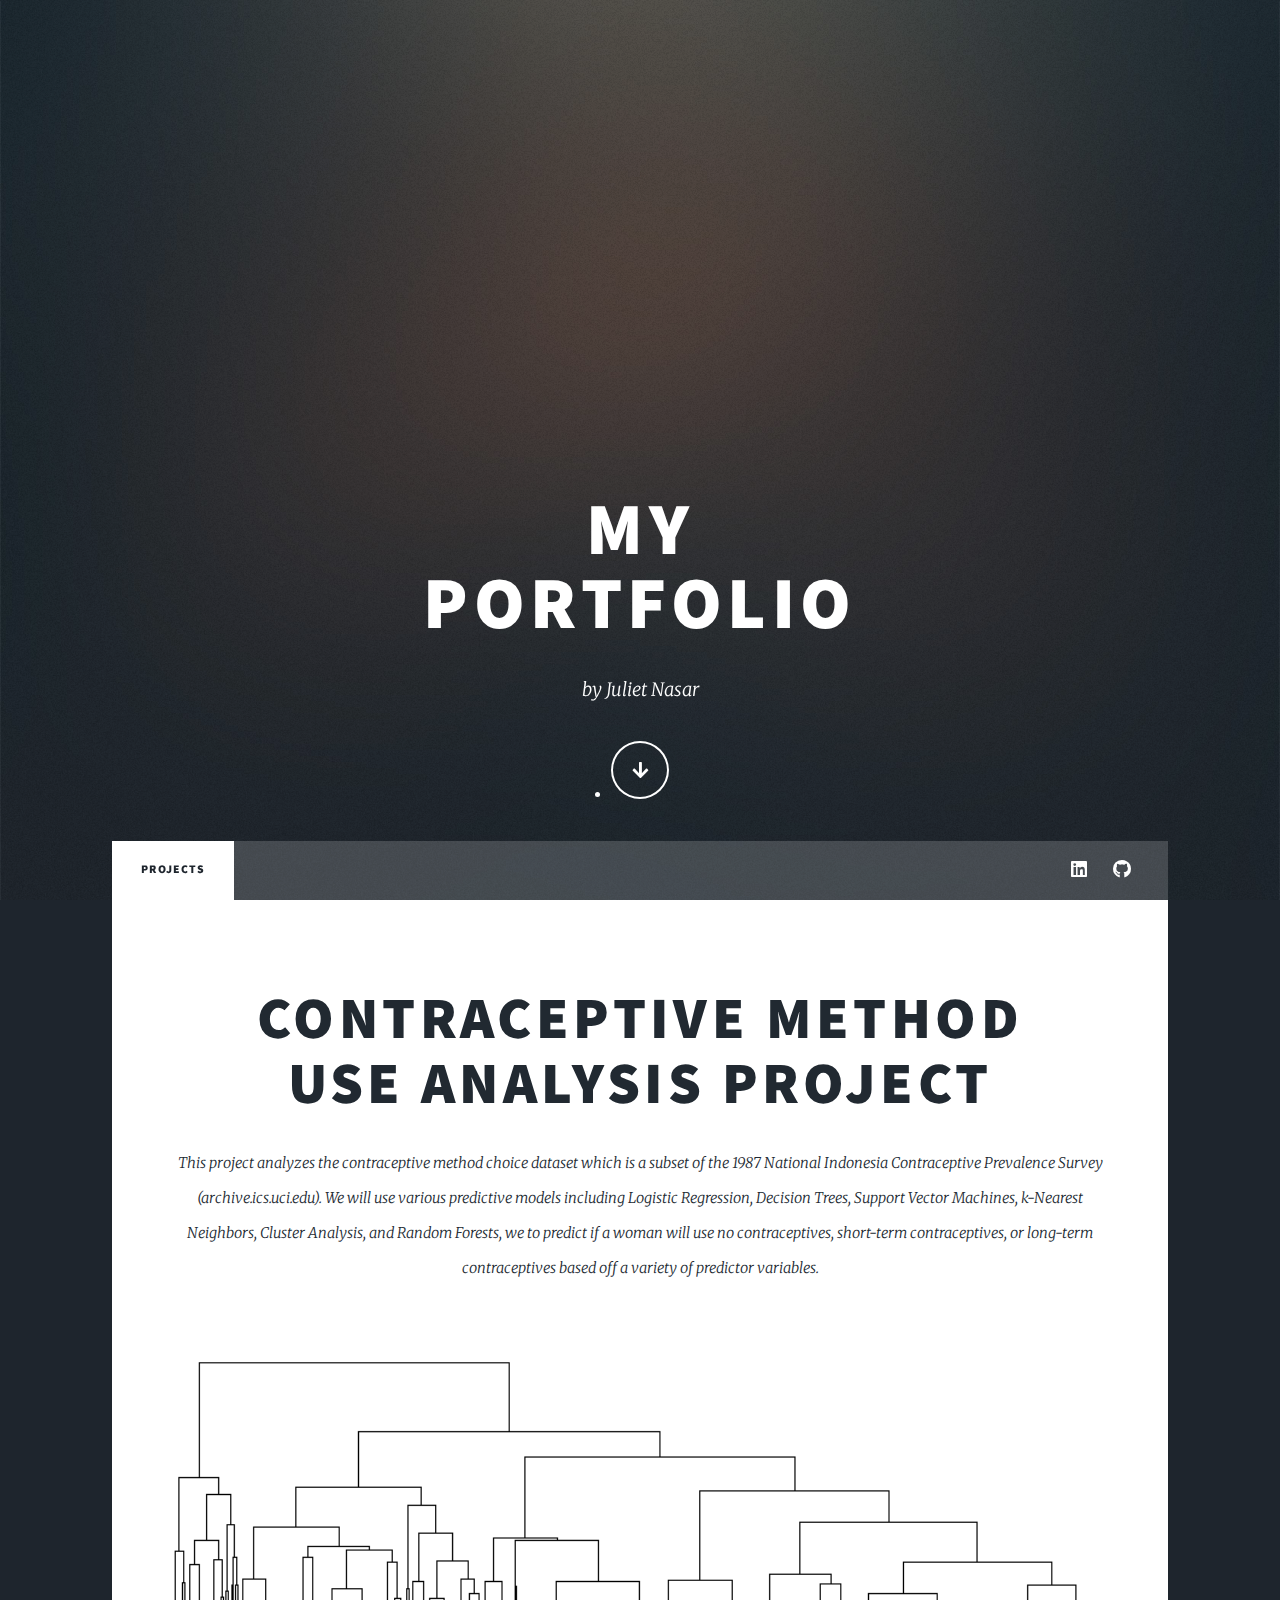
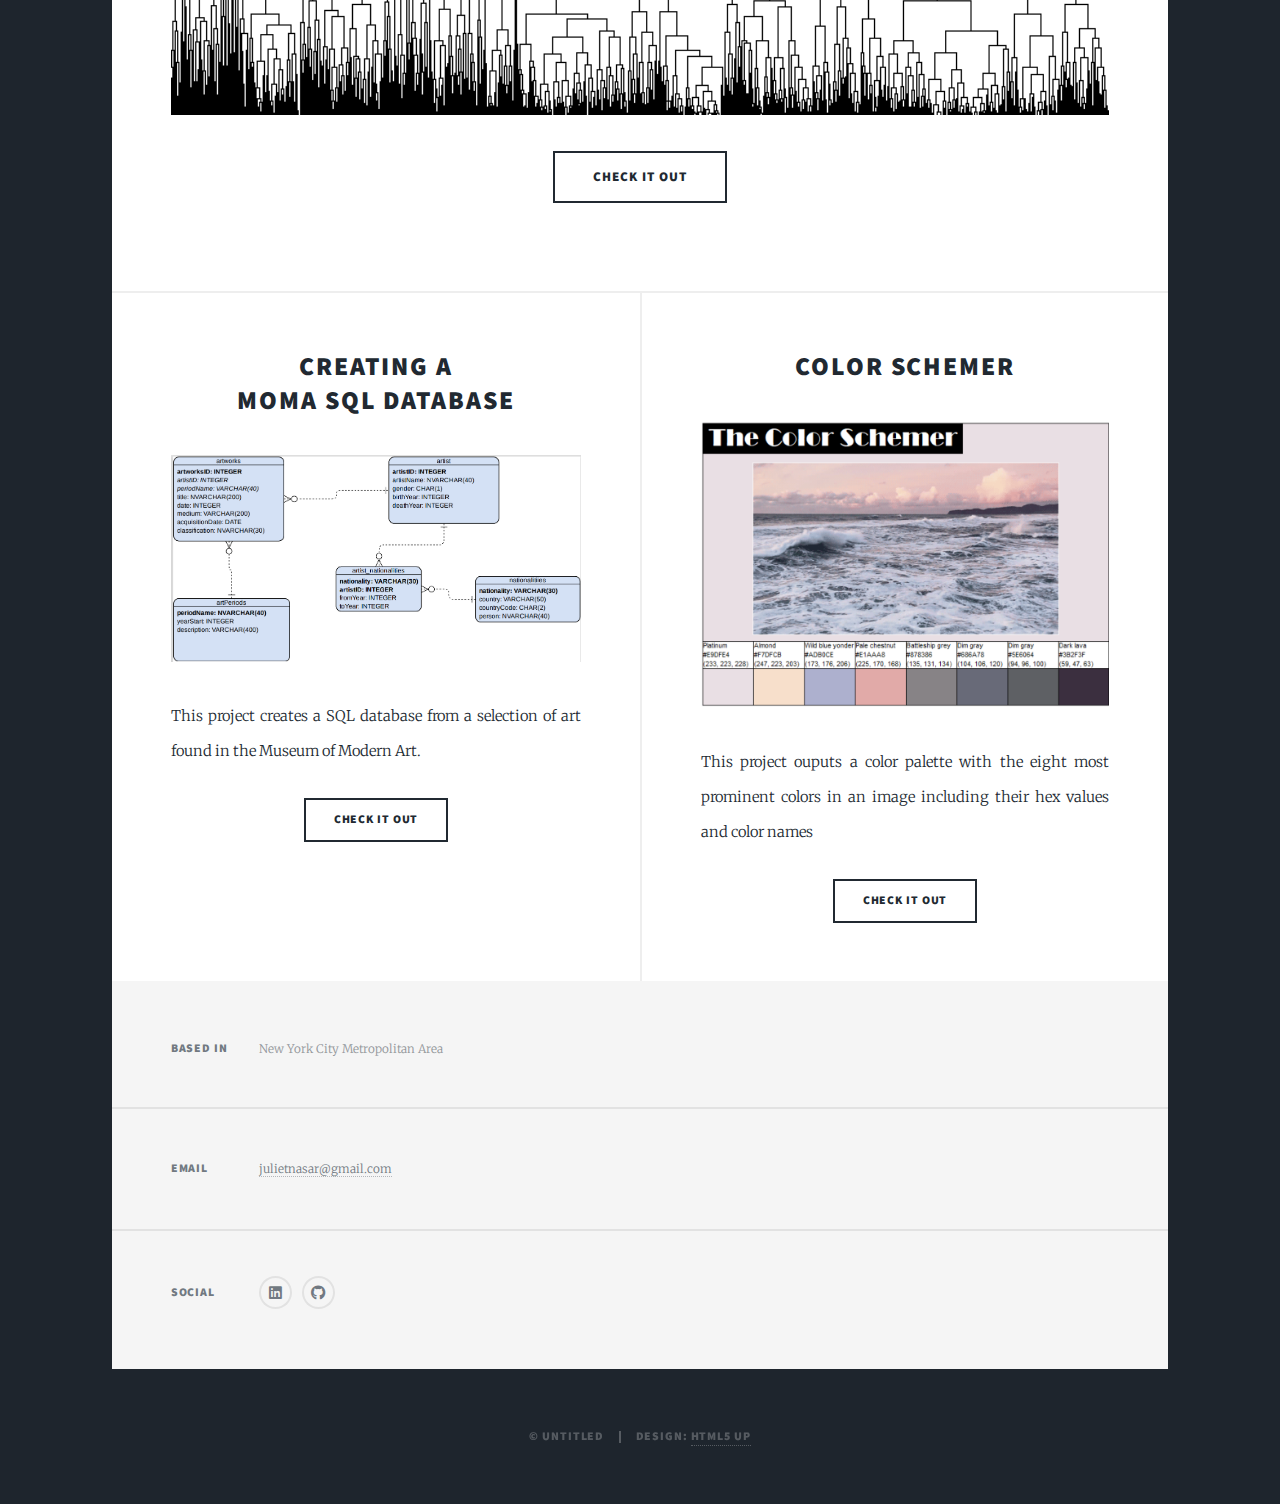
==== commit 508b65b2: "Update index.html" ====
--- a/index.html
+++ b/index.html
@@ -81,7 +81,7 @@
 										</a></h2>
 									</header>
 									<a href="https://github.com/julietnasar/colorScheme.git" class="image fit"><img src="images/oceanPalette.png" alt="" /></a>
-									<p>IN PROGRESS: This project ouputs a color palette with the eight most prominent colors in an image including their hex values and color names</p>
+									<p>This project ouputs a color palette with the eight most prominent colors in an image including their hex values and color names</p>
 									<ul class="actions special">
 										<li><a href="https://github.com/julietnasar/colorScheme.git" class="button">Check it out</a></li>
 									</ul>
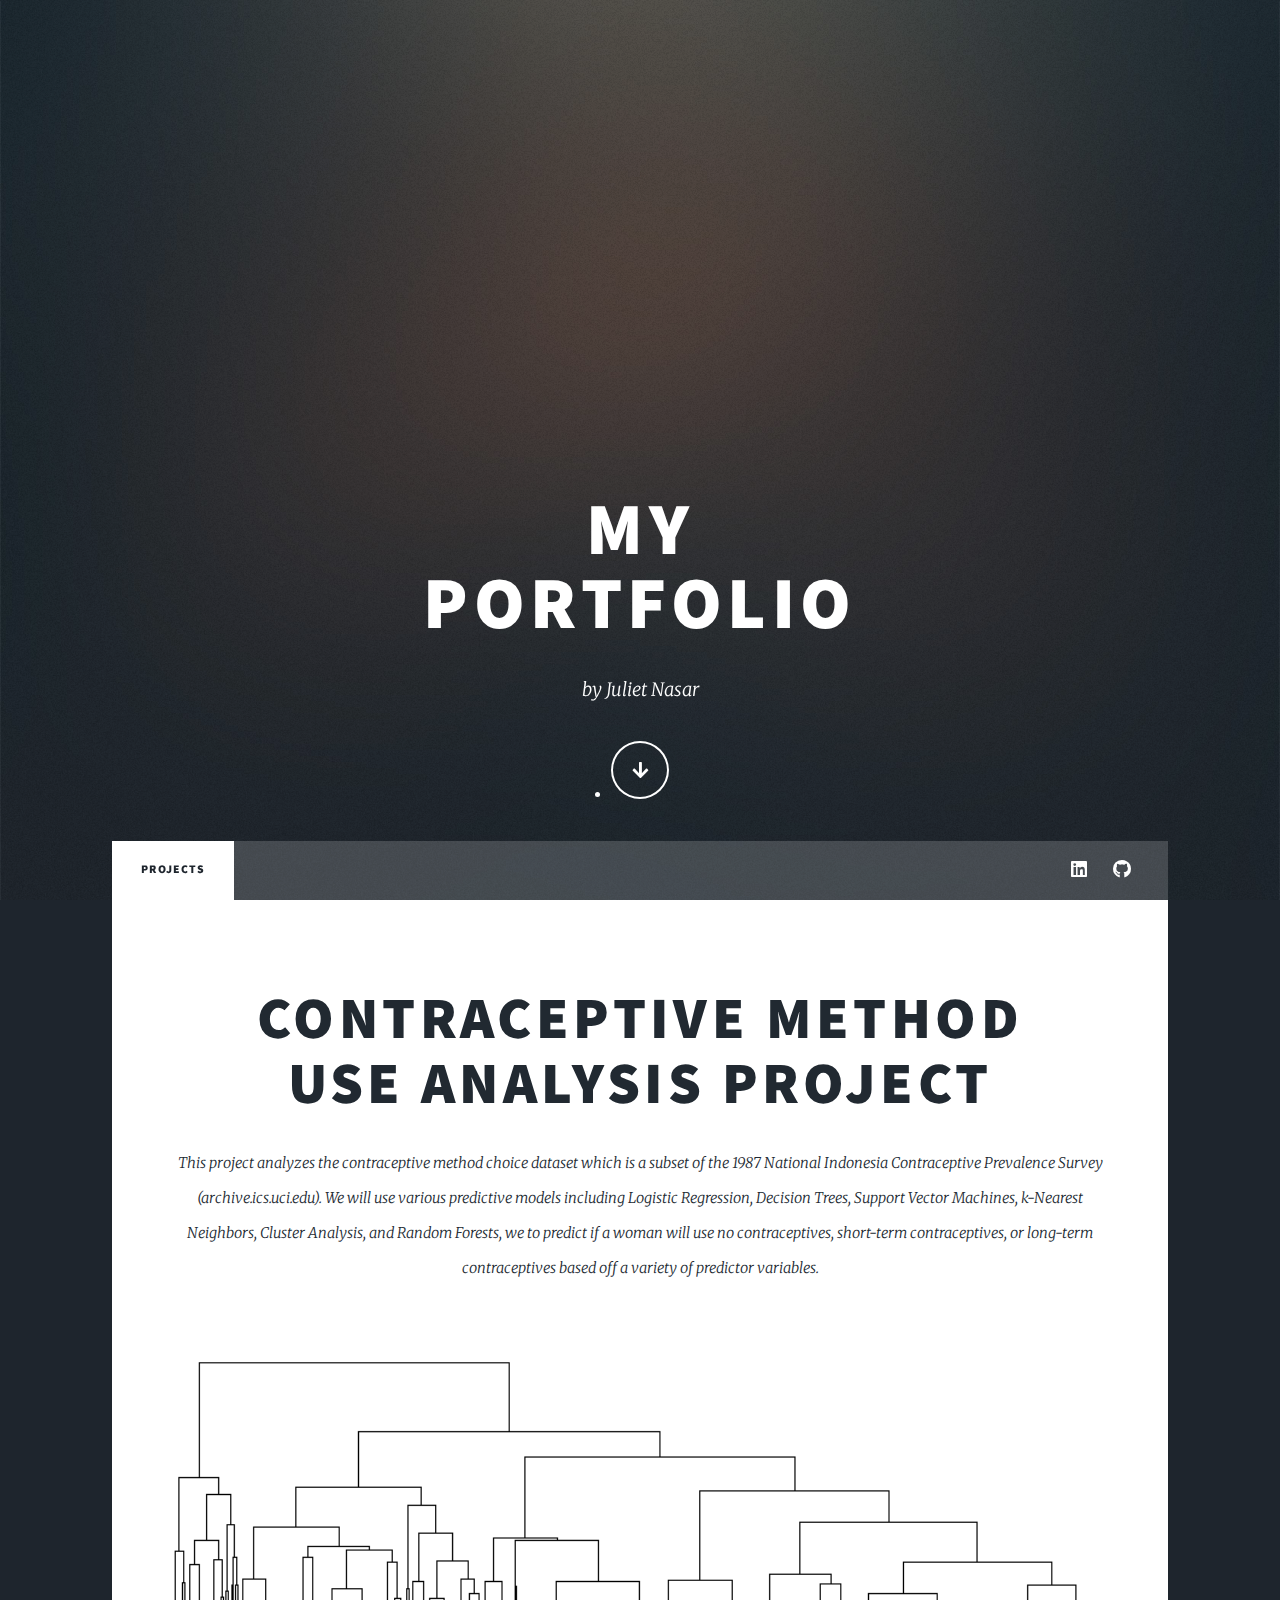
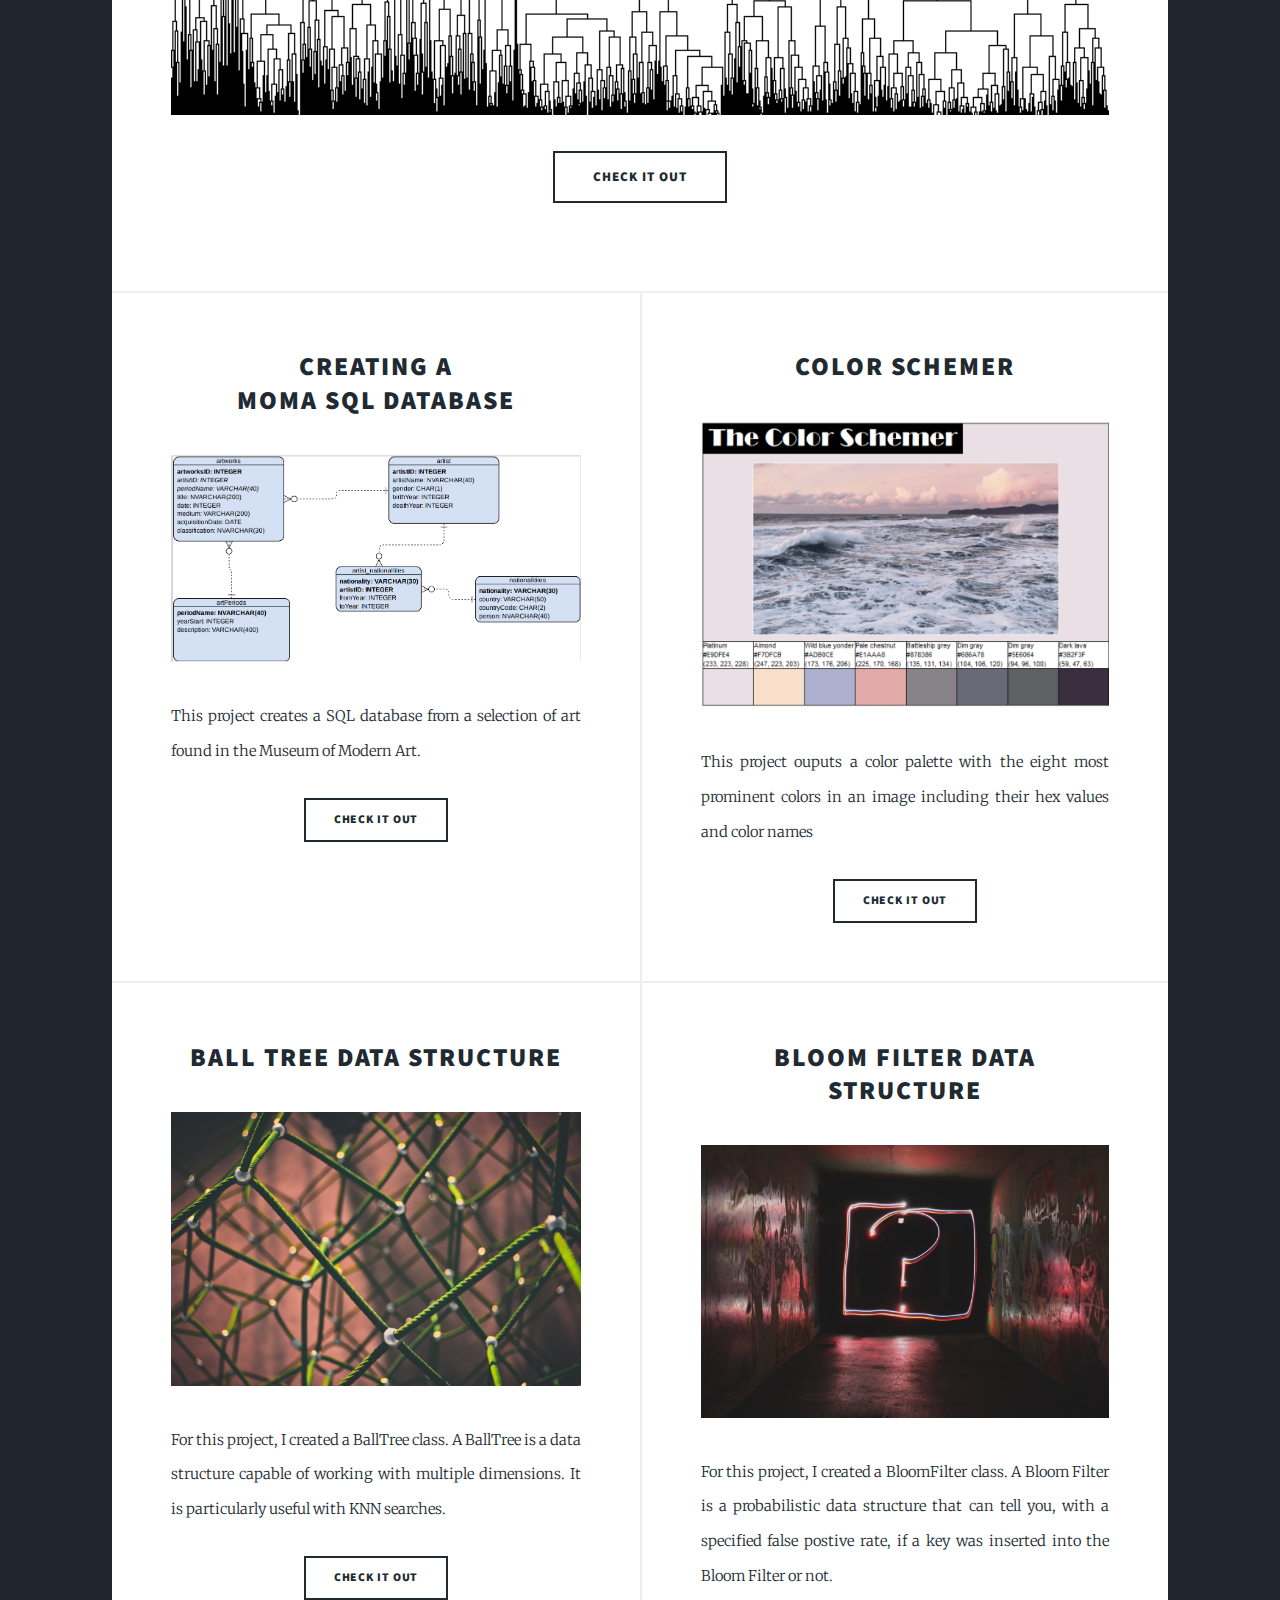
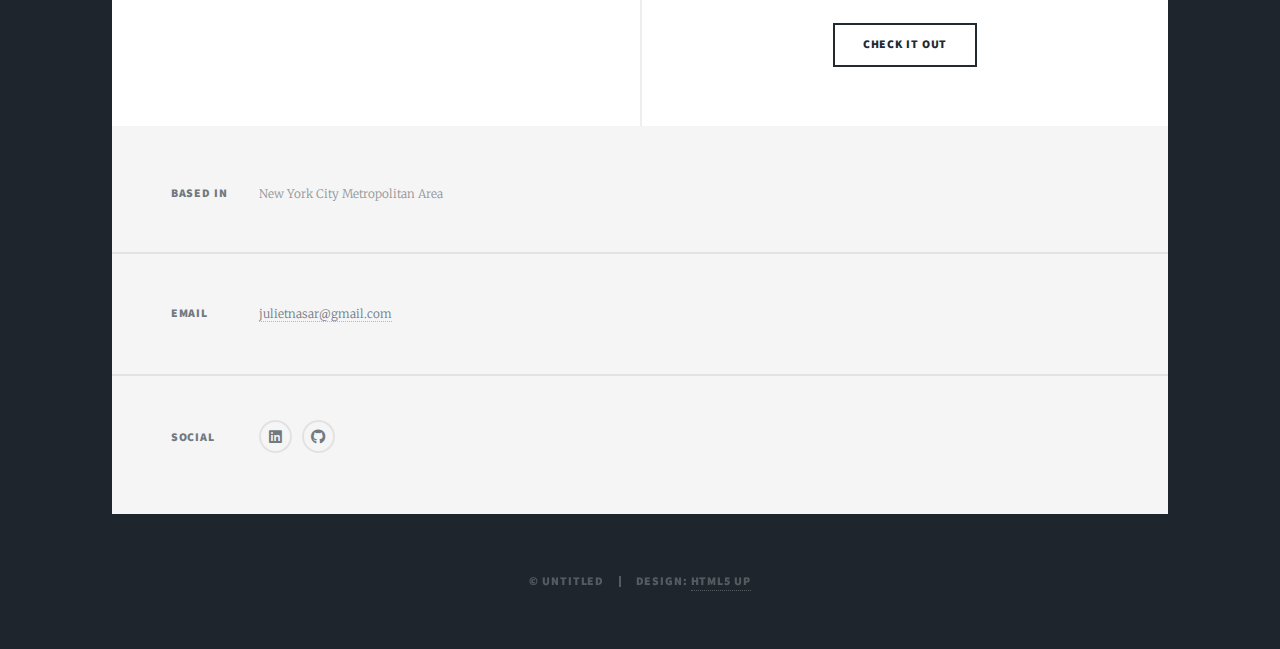
==== commit 467e2488: "update to add more projects" ====
--- a/index.html
+++ b/index.html
@@ -19,8 +19,10 @@
 
 				<!-- Intro -->
 					<div id="intro">
-						<h1>My<br />
-						Portfolio</h1>
+						<h1>
+							My<br />
+						Portfolio
+					  </h1>
 						<p>by Juliet Nasar </p>
 							<li><a href="#header" class="button icon solid solo fa-arrow-down scrolly">Continue</a></li>
 						</ul>
@@ -50,13 +52,13 @@
 								<header class="major">
 									<h2><a href="https://github.com/julietnasar/cmc-analysis.git">Contraceptive Method<br />
 									Use Analysis Project</a></h2>
-									<p>This project analyzes the contraceptive method choice dataset which is a subset of the 1987 National Indonesia Contraceptive Prevalence Survey (archive.ics.uci.edu). 
-										We will use various predictive models including Logistic Regression, Decision Trees, Support Vector Machines, k-Nearest Neighbors, Cluster Analysis, and Random Forests, we 
+									<p>This project analyzes the contraceptive method choice dataset which is a subset of the 1987 National Indonesia Contraceptive Prevalence Survey (archive.ics.uci.edu).
+										We will use various predictive models including Logistic Regression, Decision Trees, Support Vector Machines, k-Nearest Neighbors, Cluster Analysis, and Random Forests, we
 										to predict if a woman will use no contraceptives, short-term contraceptives, or long-term contraceptives based off a variety of predictor variables.
 										</p>
 								</header>
 								<a href="https://github.com/julietnasar/cmc-analysis.git" class="image fit"><img src="images/clusterCopy.png" alt="" /></a>
-								
+
 								<ul class="actions special">
 									<li><a href="https://github.com/julietnasar/cmc-analysis.git" class="button large">Check it out</a></li>
 								</ul>
@@ -86,8 +88,29 @@
 										<li><a href="https://github.com/julietnasar/colorScheme.git" class="button">Check it out</a></li>
 									</ul>
 								</article>
+								<article>
+									<header>
+										<h2><a href="https://github.com/julietnasar/BallTree.git">
+										Ball Tree Data Structure</a></h2>
+									</header>
+									<a href="https://github.com/julietnasar/BallTree.git" class="image fit"><img src="images/data_structure_connected.jpeg" alt="" /></a>
+									<p>For this project, I created a BallTree class. A BallTree is a data structure capable of working with multiple dimensions. It is particularly useful with KNN searches.</p>
+									<ul class="actions special">
+										<li><a href="https://github.com/julietnasar/BallTree.git" class="button">Check it out</a></li>
+									</ul>
+								</article>
+								<article>
+									<header>
+										<h2><a href="https://github.com/julietnasar/BloomFilter.git">
+										Bloom Filter Data Structure</a></h2>
+									</header>
+									<a href="https://github.com/julietnasar/BloomFilter.git" class="image fit"><img src="images/questionMark.jpeg" alt="" /></a>
+									<p>For this project, I created a BloomFilter class. A Bloom Filter is a probabilistic data structure that can tell you, with a specified false postive rate, if a key was inserted into the Bloom Filter or not.</p>
+									<ul class="actions special">
+										<li><a href="https://github.com/julietnasar/BloomFilter.git" class="button">Check it out</a></li>
+									</ul>
+								</article>
 							</section>
-
 
 					</div>
 
@@ -129,4 +152,4 @@
 			<script src="assets/js/main.js"></script>
 
 	</body>
-</html>+</html>
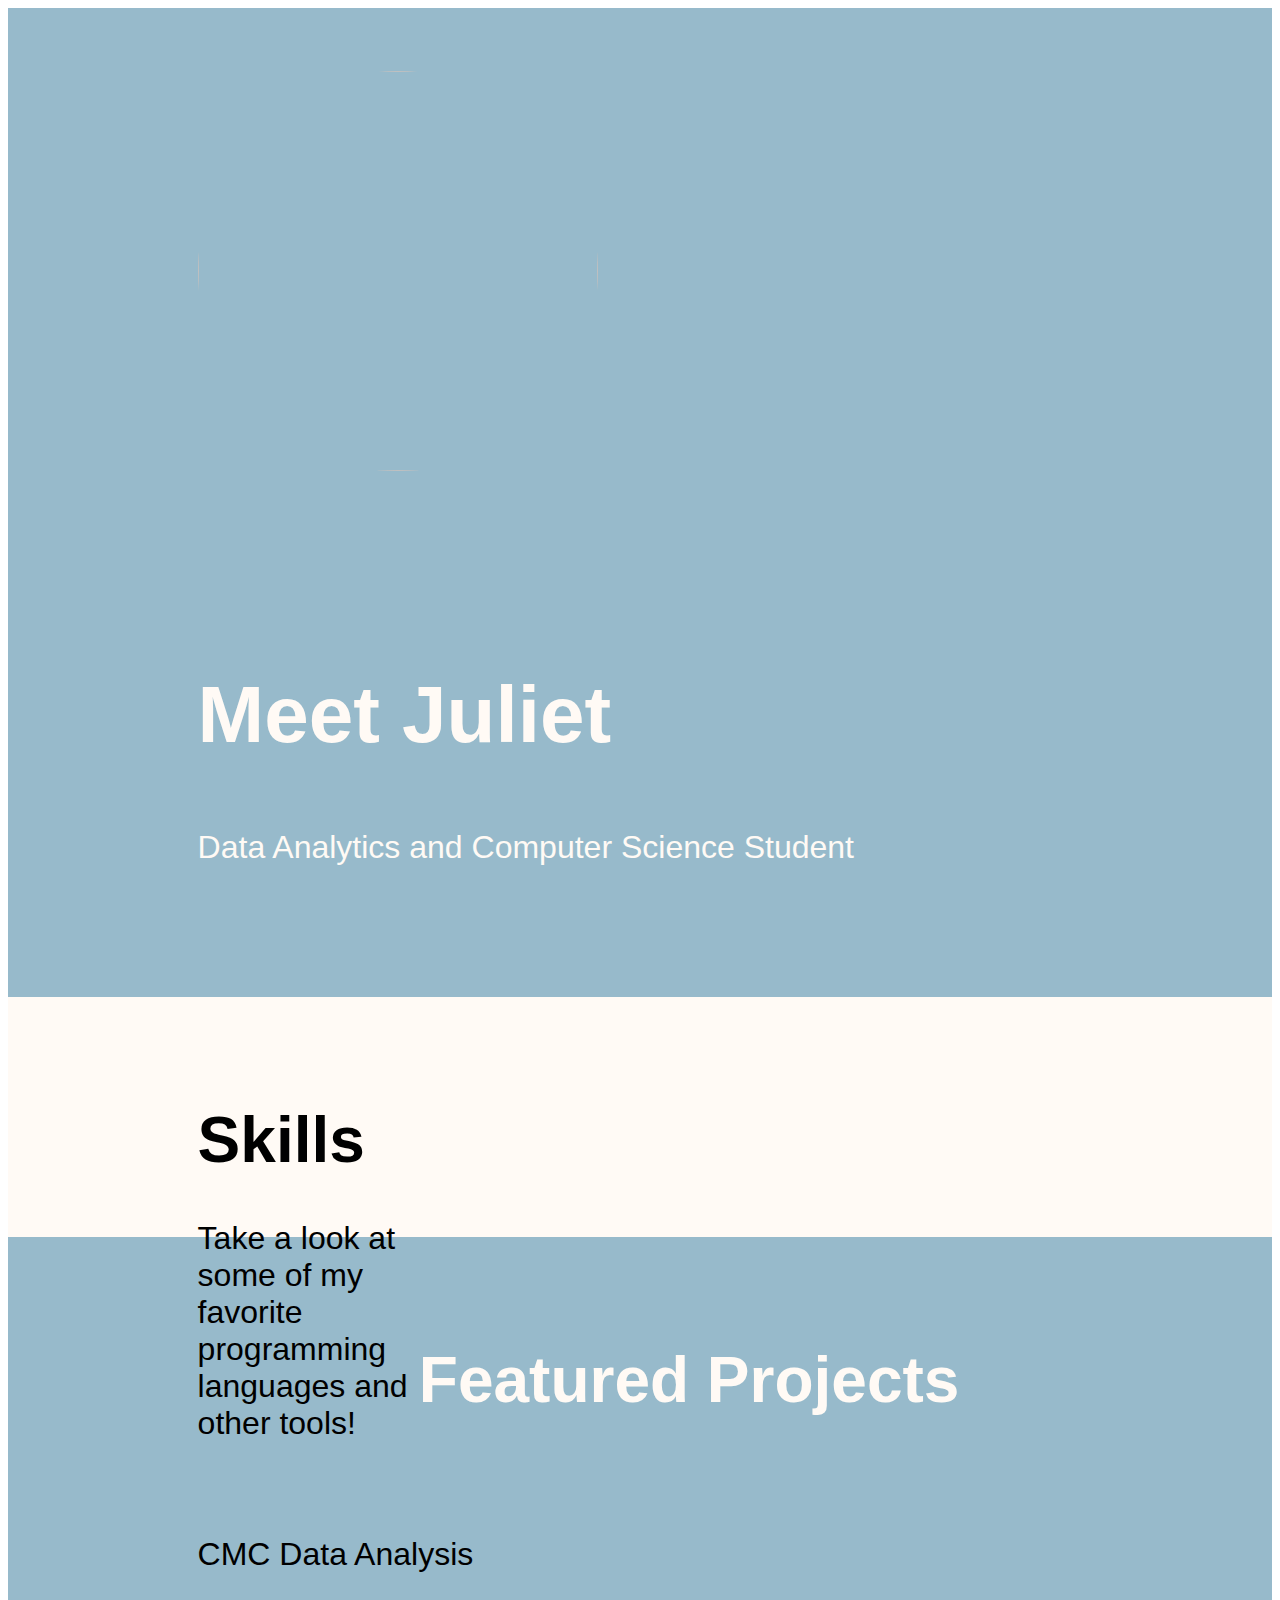
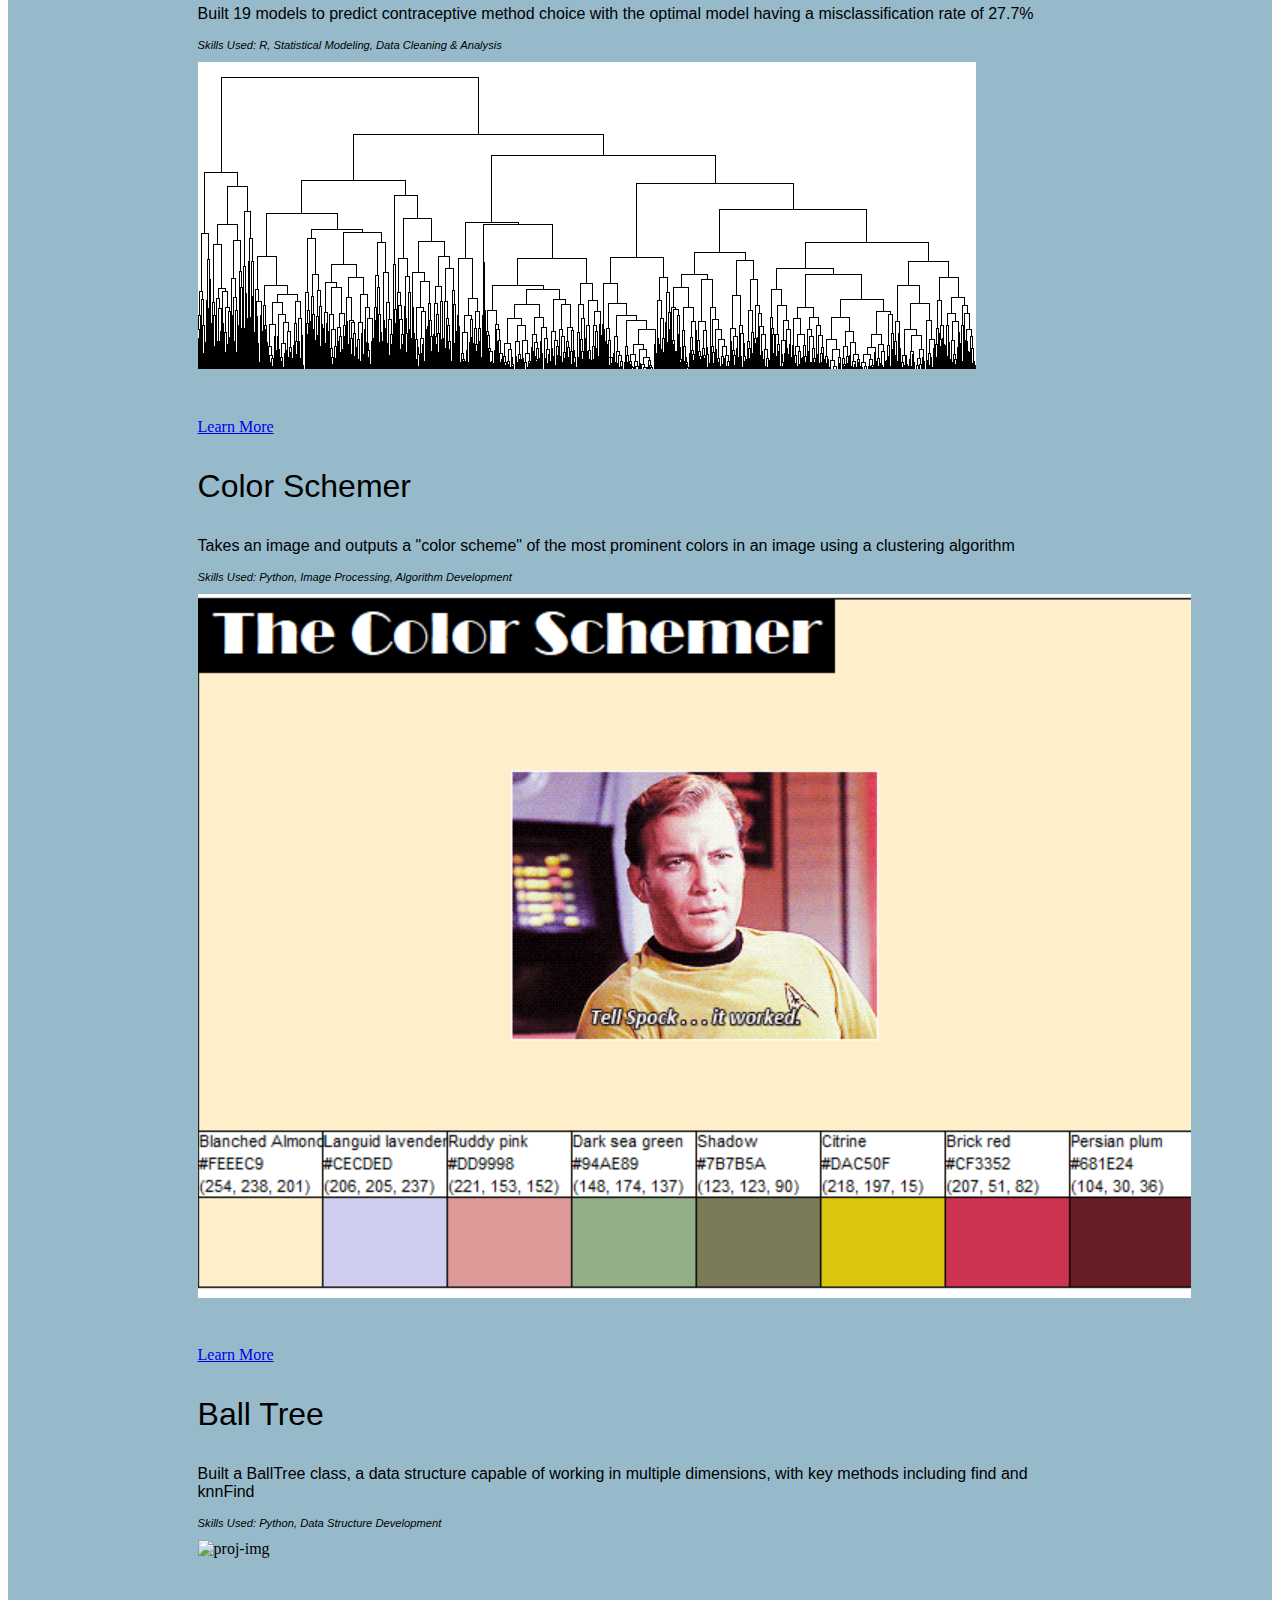
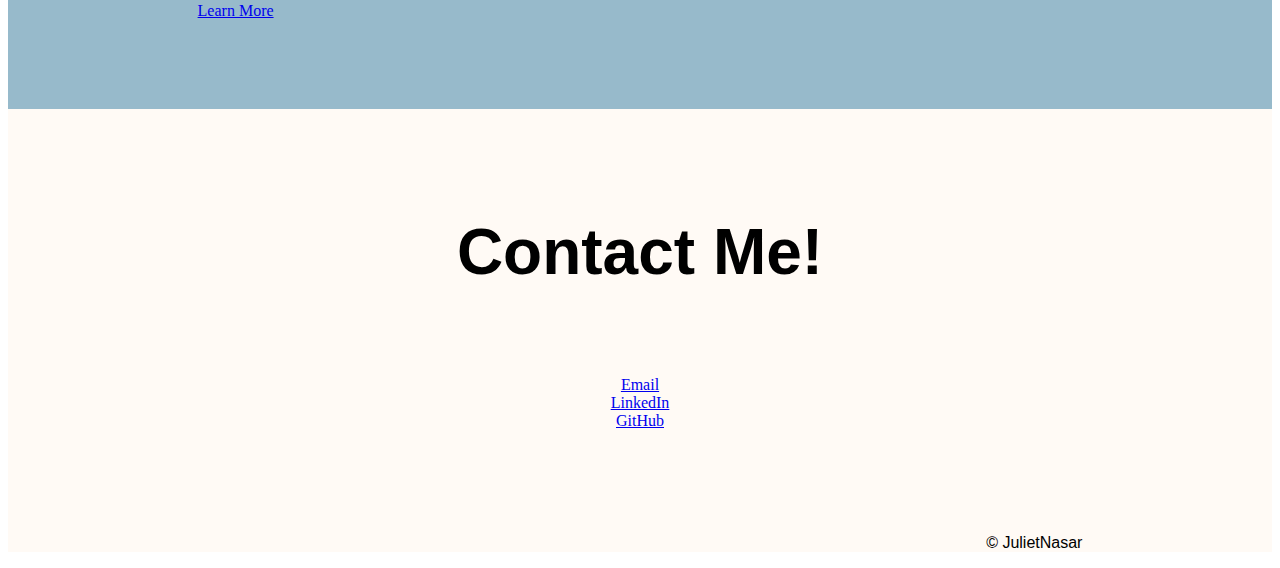
==== commit 815497cd: "update new site" ====
--- a/index.html
+++ b/index.html
@@ -1,155 +1,214 @@
-<!DOCTYPE HTML>
-<!--
-	Massively by HTML5 UP
-	html5up.net | @ajlkn
-	Free for personal and commercial use under the CCA 3.0 license (html5up.net/license)
--->
-<html>
-	<head>
-		<title>My Portfolio by Juliet Nasar</title>
-		<meta charset="utf-8" />
-		<meta name="viewport" content="width=device-width, initial-scale=1, user-scalable=no" />
-		<link rel="stylesheet" href="assets/css/main.css" />
-		<noscript><link rel="stylesheet" href="assets/css/noscript.css" /></noscript>
-	</head>
-	<body class="is-preload">
-
-		<!-- Wrapper -->
-			<div id="wrapper" class="fade-in">
-
-				<!-- Intro -->
-					<div id="intro">
-						<h1>
-							My<br />
-						Portfolio
-					  </h1>
-						<p>by Juliet Nasar </p>
-							<li><a href="#header" class="button icon solid solo fa-arrow-down scrolly">Continue</a></li>
-						</ul>
-					</div>
-
-				<!-- Header -->
-					<header id="header">
-						<a href="index.html" class="logo">Portfolio</a>
-					</header>
-
-				<!-- Nav -->
-					<nav id="nav">
-						<ul class="links">
-							<li class="active"><a href="index.html">Projects</a></li>
-						</ul>
-						<ul class="icons">
-							<li><a href="https://www.linkedin.com/in/juliet-nasar-03b523170" class="icon brands fa-linkedin"><span class="label">linkedIn</span></a></li>
-							<li><a href="https://github.com/julietnasar" class="icon brands fa-github"><span class="label">GitHub</span></a></li>
-						</ul>
-					</nav>
-
-				<!-- Main -->
-					<div id="main">
-
-						<!-- Featured Post -->
-							<article class="post featured">
-								<header class="major">
-									<h2><a href="https://github.com/julietnasar/cmc-analysis.git">Contraceptive Method<br />
-									Use Analysis Project</a></h2>
-									<p>This project analyzes the contraceptive method choice dataset which is a subset of the 1987 National Indonesia Contraceptive Prevalence Survey (archive.ics.uci.edu).
-										We will use various predictive models including Logistic Regression, Decision Trees, Support Vector Machines, k-Nearest Neighbors, Cluster Analysis, and Random Forests, we
-										to predict if a woman will use no contraceptives, short-term contraceptives, or long-term contraceptives based off a variety of predictor variables.
-										</p>
-								</header>
-								<a href="https://github.com/julietnasar/cmc-analysis.git" class="image fit"><img src="images/clusterCopy.png" alt="" /></a>
-
-								<ul class="actions special">
-									<li><a href="https://github.com/julietnasar/cmc-analysis.git" class="button large">Check it out</a></li>
-								</ul>
-							</article>
-
-						<!-- Posts -->
-							<section class="posts">
-								<article>
-									<header>
-										<h2><a href="https://github.com/julietnasar/sql-moma.git">Creating a<br />
-										MOMA SQL Database</a></h2>
-									</header>
-									<a href="https://github.com/julietnasar/sql-moma.git" class="image fit"><img src="images/ERD.png" alt="" /></a>
-									<p>This project creates a SQL database from a selection of art found in the Museum of Modern Art.</p>
-									<ul class="actions special">
-										<li><a href="https://github.com/julietnasar/sql-moma.git" class="button">Check it out</a></li>
-									</ul>
-								</article>
-								<article>
-									<header>
-										<h2><a href="https://github.com/julietnasar/colorScheme.git">Color Schemer<br />
-										</a></h2>
-									</header>
-									<a href="https://github.com/julietnasar/colorScheme.git" class="image fit"><img src="images/oceanPalette.png" alt="" /></a>
-									<p>This project ouputs a color palette with the eight most prominent colors in an image including their hex values and color names</p>
-									<ul class="actions special">
-										<li><a href="https://github.com/julietnasar/colorScheme.git" class="button">Check it out</a></li>
-									</ul>
-								</article>
-								<article>
-									<header>
-										<h2><a href="https://github.com/julietnasar/BallTree.git">
-										Ball Tree Data Structure</a></h2>
-									</header>
-									<a href="https://github.com/julietnasar/BallTree.git" class="image fit"><img src="images/data_structure_connected.jpeg" alt="" /></a>
-									<p>For this project, I created a BallTree class. A BallTree is a data structure capable of working with multiple dimensions. It is particularly useful with KNN searches.</p>
-									<ul class="actions special">
-										<li><a href="https://github.com/julietnasar/BallTree.git" class="button">Check it out</a></li>
-									</ul>
-								</article>
-								<article>
-									<header>
-										<h2><a href="https://github.com/julietnasar/BloomFilter.git">
-										Bloom Filter Data Structure</a></h2>
-									</header>
-									<a href="https://github.com/julietnasar/BloomFilter.git" class="image fit"><img src="images/questionMark.jpeg" alt="" /></a>
-									<p>For this project, I created a BloomFilter class. A Bloom Filter is a probabilistic data structure that can tell you, with a specified false postive rate, if a key was inserted into the Bloom Filter or not.</p>
-									<ul class="actions special">
-										<li><a href="https://github.com/julietnasar/BloomFilter.git" class="button">Check it out</a></li>
-									</ul>
-								</article>
-							</section>
-
-					</div>
-
-				<!-- Footer -->
-					<footer id="footer">
-						<section class="split contact">
-							<section class="alt">
-								<h3>Based in</h3>
-								<p>New York City Metropolitan Area</p>
-							</section>
-							<section>
-								<h3>Email</h3>
-								<p><a href="mailto:julietnasar@gmail.com">julietnasar@gmail.com</a></p>
-							</section>
-							<section>
-								<h3>Social</h3>
-								<ul class="icons alt">
-									<li><a href="https://www.linkedin.com/in/juliet-nasar-03b523170" class="icon brands alt fa-linkedin"><span class="label">LinkedIn</span></a></li>
-									<li><a href="https://github.com/julietnasar" class="icon brands alt fa-github"><span class="label">GitHub</span></a></li>
-								</ul>
-							</section>
-						</section>
-					</footer>
-
-				<!-- Copyright -->
-					<div id="copyright">
-						<ul><li>&copy; Untitled</li><li>Design: <a href="https://html5up.net">HTML5 UP</a></li></ul>
-					</div>
-
-			</div>
-
-		<!-- Scripts -->
-			<script src="assets/js/jquery.min.js"></script>
-			<script src="assets/js/jquery.scrollex.min.js"></script>
-			<script src="assets/js/jquery.scrolly.min.js"></script>
-			<script src="assets/js/browser.min.js"></script>
-			<script src="assets/js/breakpoints.min.js"></script>
-			<script src="assets/js/util.js"></script>
-			<script src="assets/js/main.js"></script>
-
-	</body>
-</html>
+<!DOCTYPE html>
+<html lang="en" dir="ltr">
+
+<head>
+  <meta charset="utf-8">
+  <title>Meet Juliet</title>
+
+
+
+  <!-- HK Groteque Font -->
+  <link rel="stylesheet" href="https://cdn.jsdelivr.net/npm/@xz/fonts@1/serve/hk-grotesk.min.css">
+
+  <!-- Bootstrap -->
+  <link href="https://cdn.jsdelivr.net/npm/bootstrap@5.0.2/dist/css/bootstrap.min.css" rel="stylesheet" integrity="sha384-EVSTQN3/azprG1Anm3QDgpJLIm9Nao0Yz1ztcQTwFspd3yD65VohhpuuCOmLASjC" crossorigin="anonymous">
+
+  <!-- Favicon -->
+  <link rel="icon" href="favicon2.ico">
+
+  <!-- Font Awesome Icons -->
+  <script src="https://kit.fontawesome.com/d4081f3e1a.js" crossorigin="anonymous"></script>
+
+  <!-- My Stylesheet -->
+  <link rel="stylesheet" href="CSS/style.css">
+
+
+
+
+
+</head>
+
+<body>
+
+  <!-- Intro Section -->
+
+  <section id="intro" class="colored-section">
+    <div class="container-fluid">
+      <div class="row intro-info">
+        <div class="col-lg-6 col-md-12 col-sm-12">
+          <img class="prof-img" src="images/prof_pic_pro.jpg" alt="">
+        </div>
+        <div class="col-lg-6 col-md-12 col-sm-12 intro-text">
+          <h1 class="big-heading">Meet Juliet</h1>
+          <h4 class="small-heading">Data Analytics and Computer Science Student</h4>
+        </div>
+      </div>
+    </div>
+  </section>
+
+
+
+
+  <!-- Skills Section-->
+  <div class="container-skills white-section container-fluid">
+
+
+    <div id="skills-text" class="col-3">
+      <h1 class="medium-heading">Skills</h1>
+      <h3 class="small-heading">Take a look at some of my favorite programming languages and other tools!</h3>
+    </div>
+
+
+    <!-- List of Skills Icons -->
+    <div id="list-skills-icons" class="container">
+
+      <div class="row skills-row">
+
+        <div class="col-lg-3 col-md-3 col-sm-9"><i class="fab fa-4x fa-python"></i></div>
+        <div class="col-lg-3 col-md-3 col-sm-9"><i class="fab fa-4x fa-java"></i></div>
+        <div class="col-lg-3 col-md-3 col-sm-9"><i class="fas fa-4x fa-database"></i></div>
+        <div class="col-lg-3 col-md-3 col-sm-9"><i class="fab fa-4x fa-r-project"></i></div>
+
+      </div>
+      <div class="row skills-row">
+
+        <div class="col-lg-3 col-md-3 col-sm-9"><i class="fab fa-4x fa-bootstrap"></i></div>
+        <div class="col-lg-3 col-md-3 col-sm-9"><i class="fab fa-4x fa-salesforce"></i></div>
+        <div class="col-lg-3 col-md-3 col-sm-9"><i class="fas fa-4x fa-file-excel"></i></div>
+        <div class="col-lg-3 col-md-3 col-sm-9"><i class="fab fa-4x fa-microsoft"></i></div>
+
+      </div>
+      <div class="row skills-row">
+
+        <div class="col-lg-3 col-md-3 col-sm-9"><i class="fab fa-4x fa-html5"></i></div>
+        <div class="col-lg-3 col-md-3 col-sm-9"><i class="fab fa-4x fa-css3-alt"></i></div>
+        <div class="col-lg-3 col-md-3 col-sm-9"><i class="fab fa-4x fa-linux"></i></div>
+        <div class="col-lg-3 col-md-3 col-sm-9"><i class="fab fa-4x fa-github"></i></div>
+
+      </div>
+      <!-- <div class="row">
+
+        <div class="col-3">icon</div>
+        <div class="col-3">icon</div>
+        <div class="col-3">icon</div>
+        <div class="col-3">icon</div>
+
+      </div> -->
+    </div>
+
+
+  </div>
+
+  <!-- Key Projects Section   -->
+  <div class="container-key-projects colored-section container-fluid">
+
+    <h1 class="medium-heading">Featured Projects</h1>
+
+    <!-- List of Key Projects -->
+
+    <div id="project-cards" class="row">
+
+      <div class="col-lg-4">
+        <div class="card proj-card">
+          <div class="card-header">
+            <h3 class="small-heading">CMC Data Analysis</h3>
+          </div>
+          <div class="card-body">
+            <p>Built 19 models to predict contraceptive method choice with the optimal model having a misclassification rate of 27.7%</p>
+            <p class="subtext">Skills Used: R, Statistical Modeling, Data Cleaning & Analysis</p>
+
+            <div class="text-center">
+              <img class="img-fluid proj-img" src="Images/cmcPic.png" alt="proj-img">
+
+              <div class="btn-container">
+                <a role="button" class="btn btn-lg btn-block btn-dark" href="https://github.com/julietnasar/cmc-analysis">Learn More</a>
+              </div>
+
+            </div>
+
+          </div>
+        </div>
+      </div>
+
+      <div class="col-lg-4">
+        <div class="card proj-card">
+          <div class="card-header">
+            <h3 class="small-heading">Color Schemer</h3>
+          </div>
+          <div class="card-body">
+            <p>Takes an image and outputs a "color scheme" of the most prominent colors in an image using a clustering algorithm</p>
+            <p class="subtext">Skills Used: Python, Image Processing, Algorithm Development</p>
+
+            <div class="text-center">
+              <img class="img-fluid proj-img" src="Images/colorSchemerImg.png" alt="proj-img">
+
+              <div class="btn-container">
+                <a role="button" class="btn btn-lg btn-block btn-dark" href="https://github.com/julietnasar/colorScheme">Learn More</a>
+              </div>
+
+            </div>
+
+          </div>
+        </div>
+      </div>
+
+      <div class="col-lg-4">
+        <div class="card proj-card">
+          <div class="card-header">
+            <h3 class="small-heading">Ball Tree</h3>
+          </div>
+          <div class="card-body">
+            <p>Built a BallTree class, a data structure capable of working in multiple dimensions, with key methods including find and knnFind</p>
+            <p class="subtext">Skills Used: Python, Data Structure Development</p>
+
+            <div class="text-center">
+              <img class="img-fluid proj-img" src="Images/data_structure_connected.jpeg" alt="proj-img">
+
+              <div class="btn-container">
+                <a role="button" class="btn btn-lg btn-block btn-dark" href="https://github.com/julietnasar/BallTree">Learn More</a>
+              </div>
+            </div>
+
+          </div>
+        </div>
+      </div>
+
+
+    </div>
+
+  </div>
+
+
+  <!-- Contact Me Section   -->
+
+  <div class="container-contact-me white-section container-fluid">
+
+    <h1 class="medium-heading">Contact Me!</h1>
+
+    <div class="row container-contact-btns">
+
+      <div class="col-lg-4">
+        <a role="button" class="btn contact-btn btn-lg btn-block btn-dark" href="mailto:julietnasar@gmail.com">Email</a>
+      </div>
+      <div class="col-lg-4">
+        <a role="button" class="btn contact-btn btn-lg btn-block btn-dark" href="https://www.linkedin.com/in/juliet-nasar-03b523170">LinkedIn</a>
+      </div>
+      <div class="col-lg-4">
+        <a role="button" class="btn contact-btn btn-lg btn-block btn-dark" href="http://github.com/julietnasar">GitHub</a>
+      </div>
+    </div>
+
+    <div id="copyright">
+      <p>&copy; JulietNasar</p>
+    </div>
+
+
+
+  </div>
+
+
+
+
+</body>
+
+</html>
--- a/CSS/style.css
+++ b/CSS/style.css
@@ -0,0 +1,132 @@
+
+
+
+h1,h2,h3,h4,h5,h6{
+  font-family: 'HK Grotesk', sans-serif;
+  font-weight: 500;
+  font-style: bold;
+}
+
+p{
+  font-family: 'HK Grotesk', sans-serif;
+  font-weight: 300;
+  font-style: bold;
+}
+
+/* Headings */
+
+.big-heading{
+  font-weight: 900;
+  font-size: 5rem;
+  line-height: 1.5;
+}
+
+.medium-heading{
+  font-weight: 700;
+  font-size: 4rem;
+}
+
+.small-heading{
+  font-weight: 400;
+  font-size: 2rem;
+}
+
+.subtext{
+  font-weight: 200;
+  font-style: oblique;
+  font-size: 0.7rem;
+}
+
+/* Padding */
+.container-fluid{
+  padding: 5% 15% 7%; /* top right&left bottom */
+}
+
+/* Coloring */
+.colored-section{
+  background-color: #97BACB;
+  color: #FFFAF5;
+}
+
+.white-section{
+  background-color:#FFFAF5;
+  color: #000000;
+}
+
+/* Sections */
+
+
+/* Introduction Section */
+#intro .container-fluid{
+  text-align: left;
+  height: 25%;
+  width: 100%;
+}
+
+.intro-info{
+  height: 25%;
+}
+
+.prof-img{
+  width: 400px;
+  height: 400px;
+  object-fit: cover;
+  /* float: left; */
+  border-radius: 50%;
+}
+
+.intro-text{
+  padding-top: 10%
+}
+
+/* Skills Section */
+
+#skills-text{
+  width: 25%;
+  display: inline-block;
+  float: left;
+}
+
+#list-skills-icons{
+  margin-top: 10%;
+
+}
+
+.skills-row{
+  margin-bottom: 15px;
+}
+
+/* Key Projects Section */
+
+#project-cards{
+  color: #000000;
+  padding-top: 5%;
+}
+
+.btn-container{
+  padding-top: 5%;
+}
+
+.proj-img{
+  max-height: 35%;
+}
+
+.proj-card{
+  height: 100%;
+}
+
+/* Contact Me Section */
+
+.container-contact-me{
+  text-align: center;
+  padding-bottom: 0;
+}
+
+.container-contact-btns{
+  padding-top: 5%;
+}
+
+#copyright{
+  padding-top: 10%;
+  text-align: right;
+}
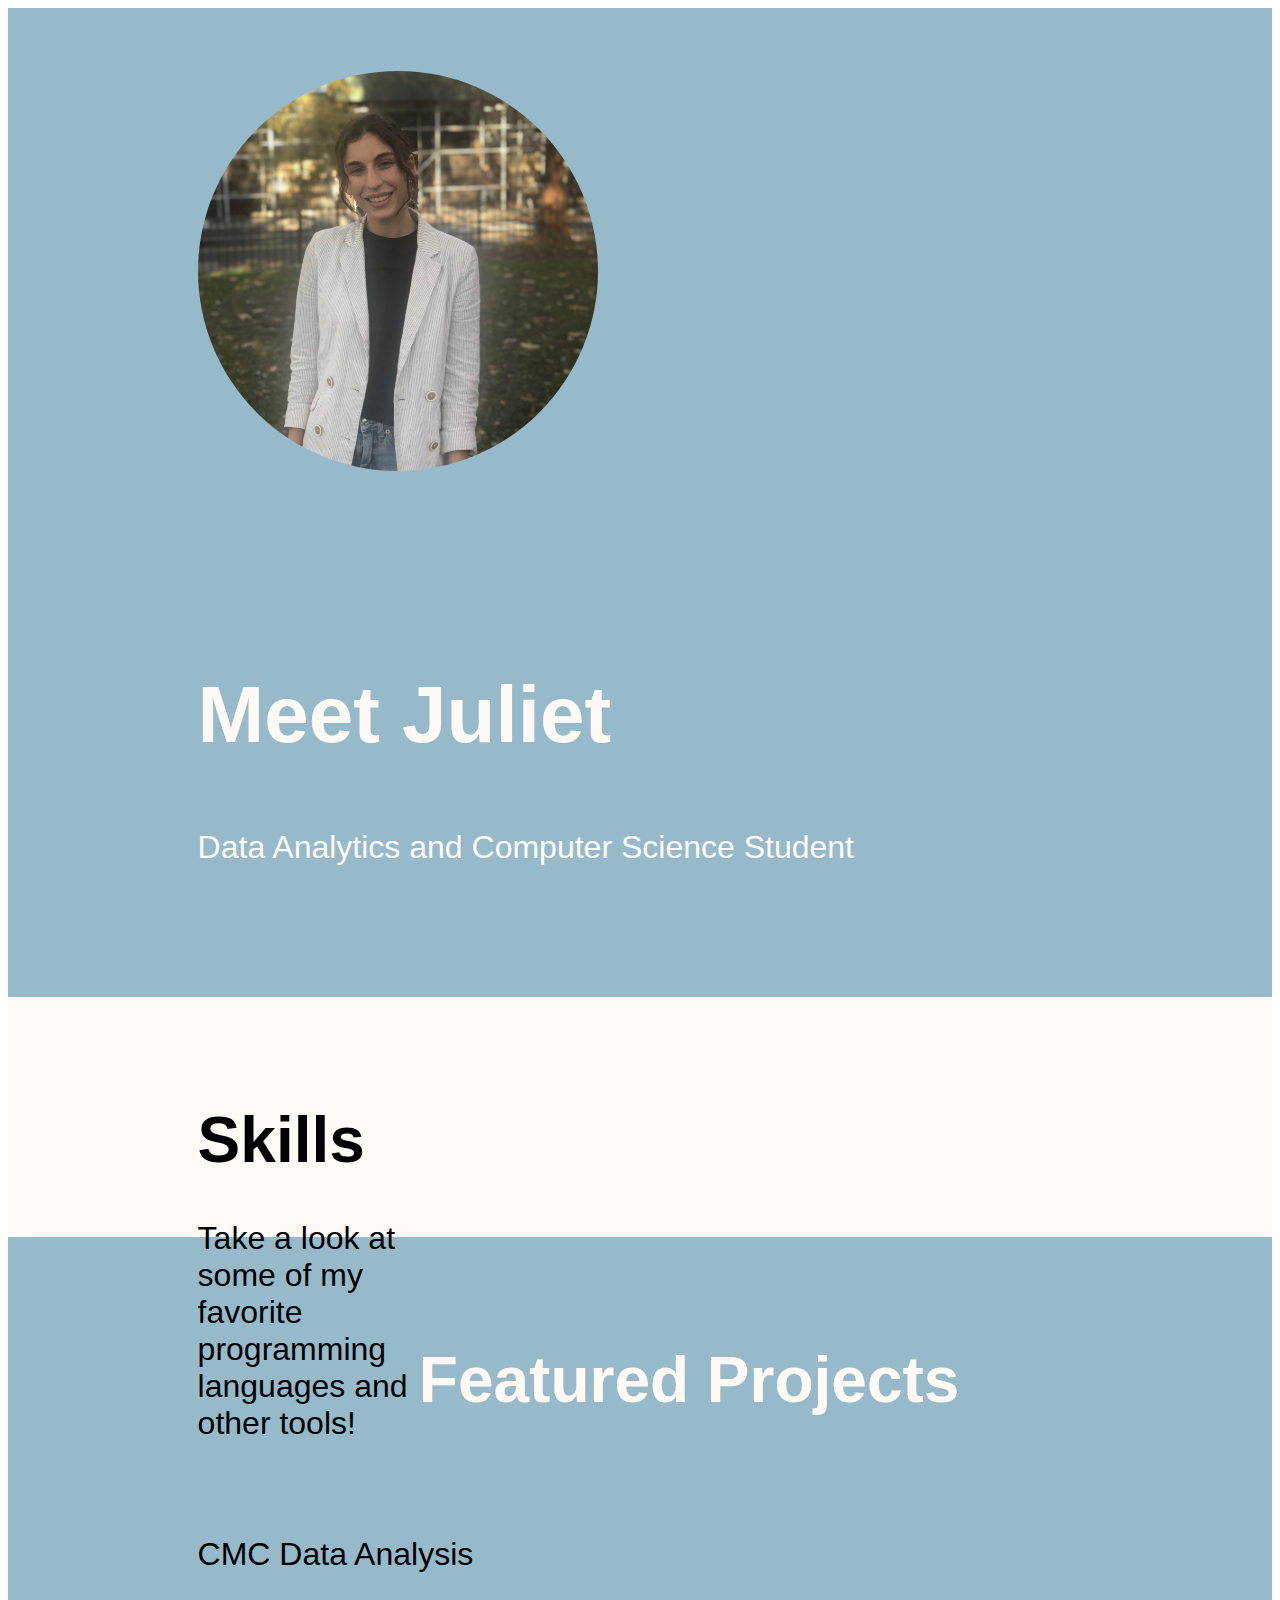
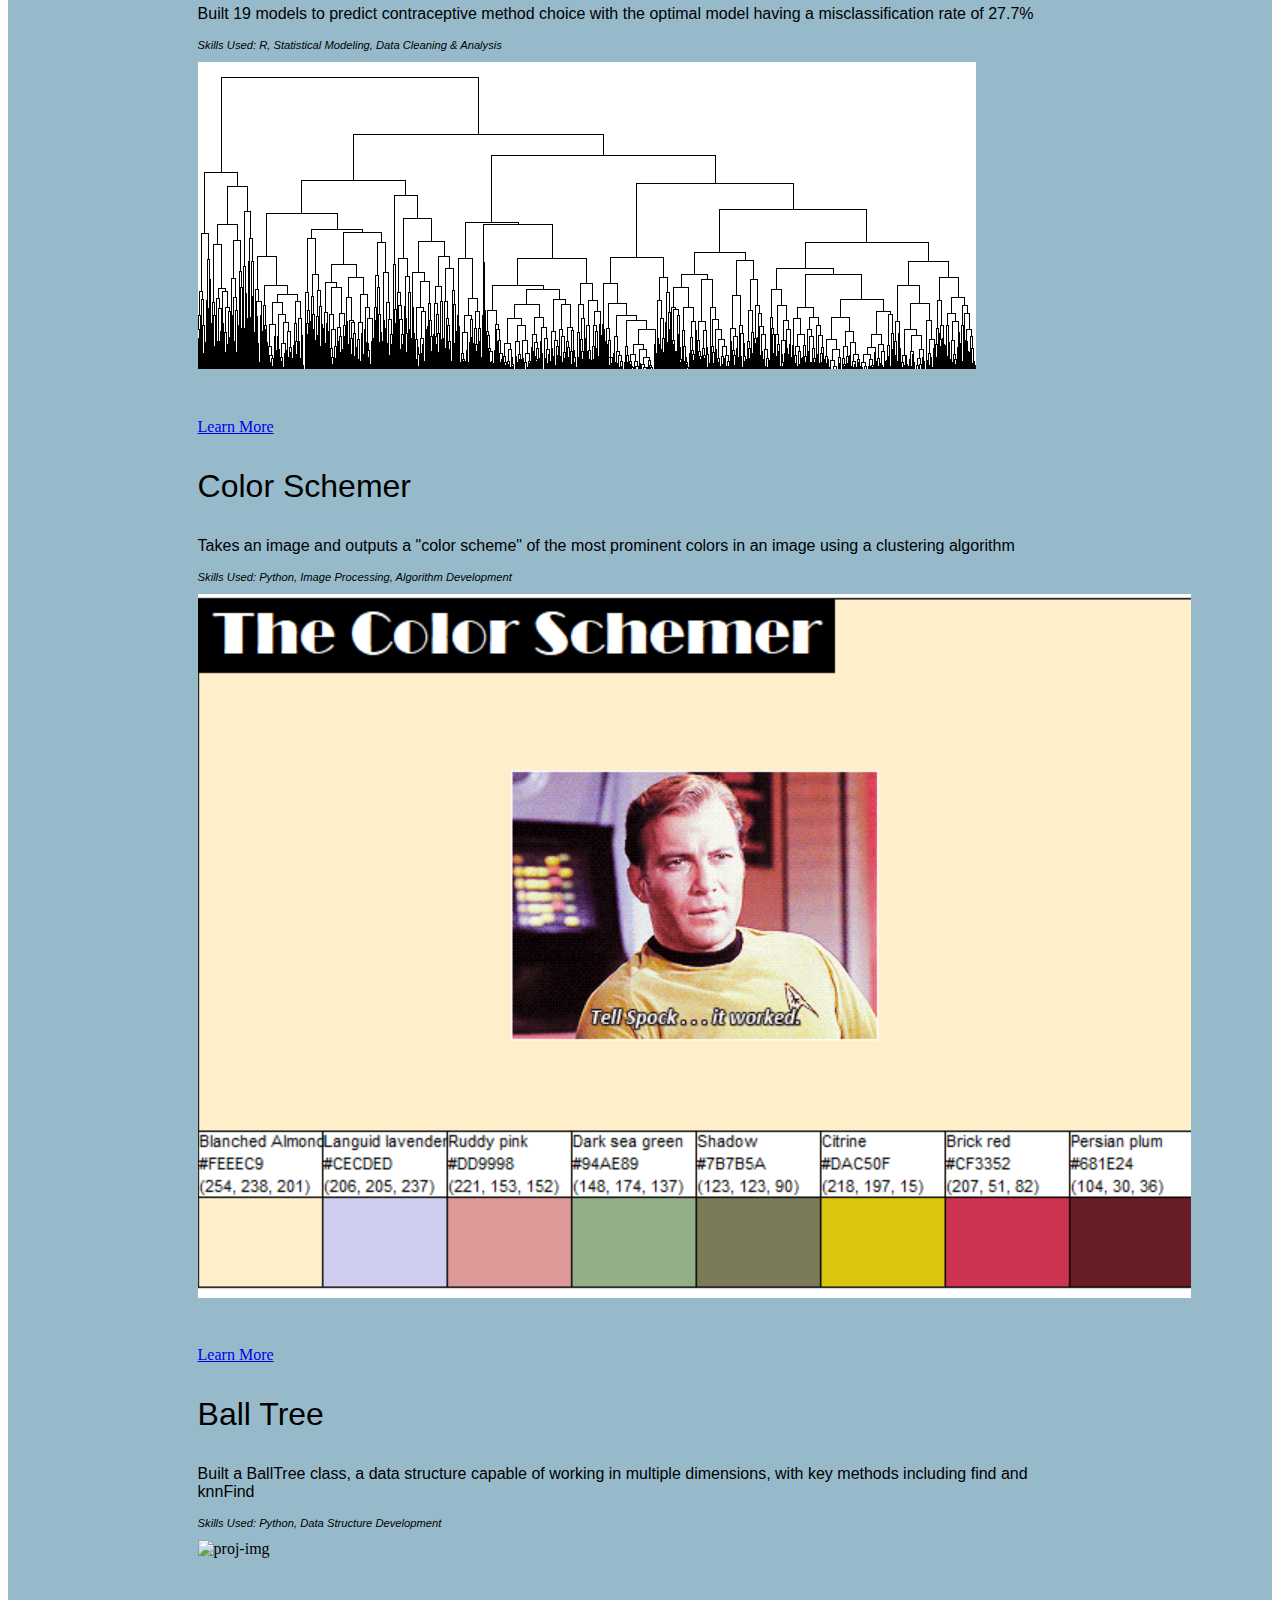
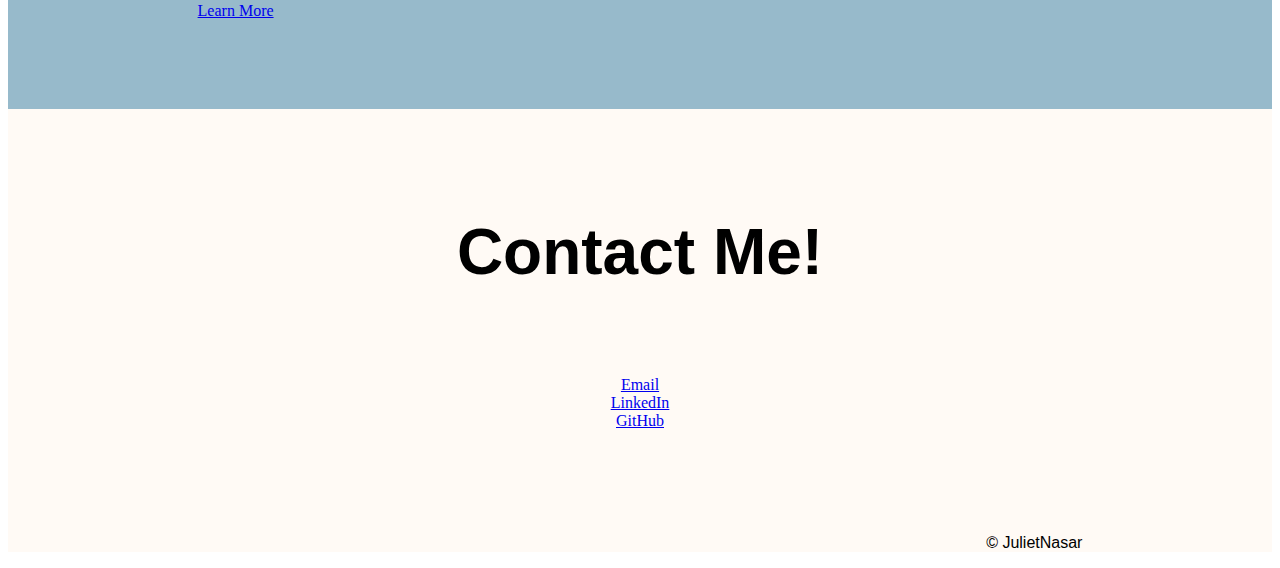
==== commit 790abbab: "typo" ====
--- a/index.html
+++ b/index.html
@@ -36,7 +36,7 @@
     <div class="container-fluid">
       <div class="row intro-info">
         <div class="col-lg-6 col-md-12 col-sm-12">
-          <img class="prof-img" src="images/prof_pic_pro.jpg" alt="">
+          <img class="prof-img" src="Images/prof_pic_pro.jpg" alt="">
         </div>
         <div class="col-lg-6 col-md-12 col-sm-12 intro-text">
           <h1 class="big-heading">Meet Juliet</h1>
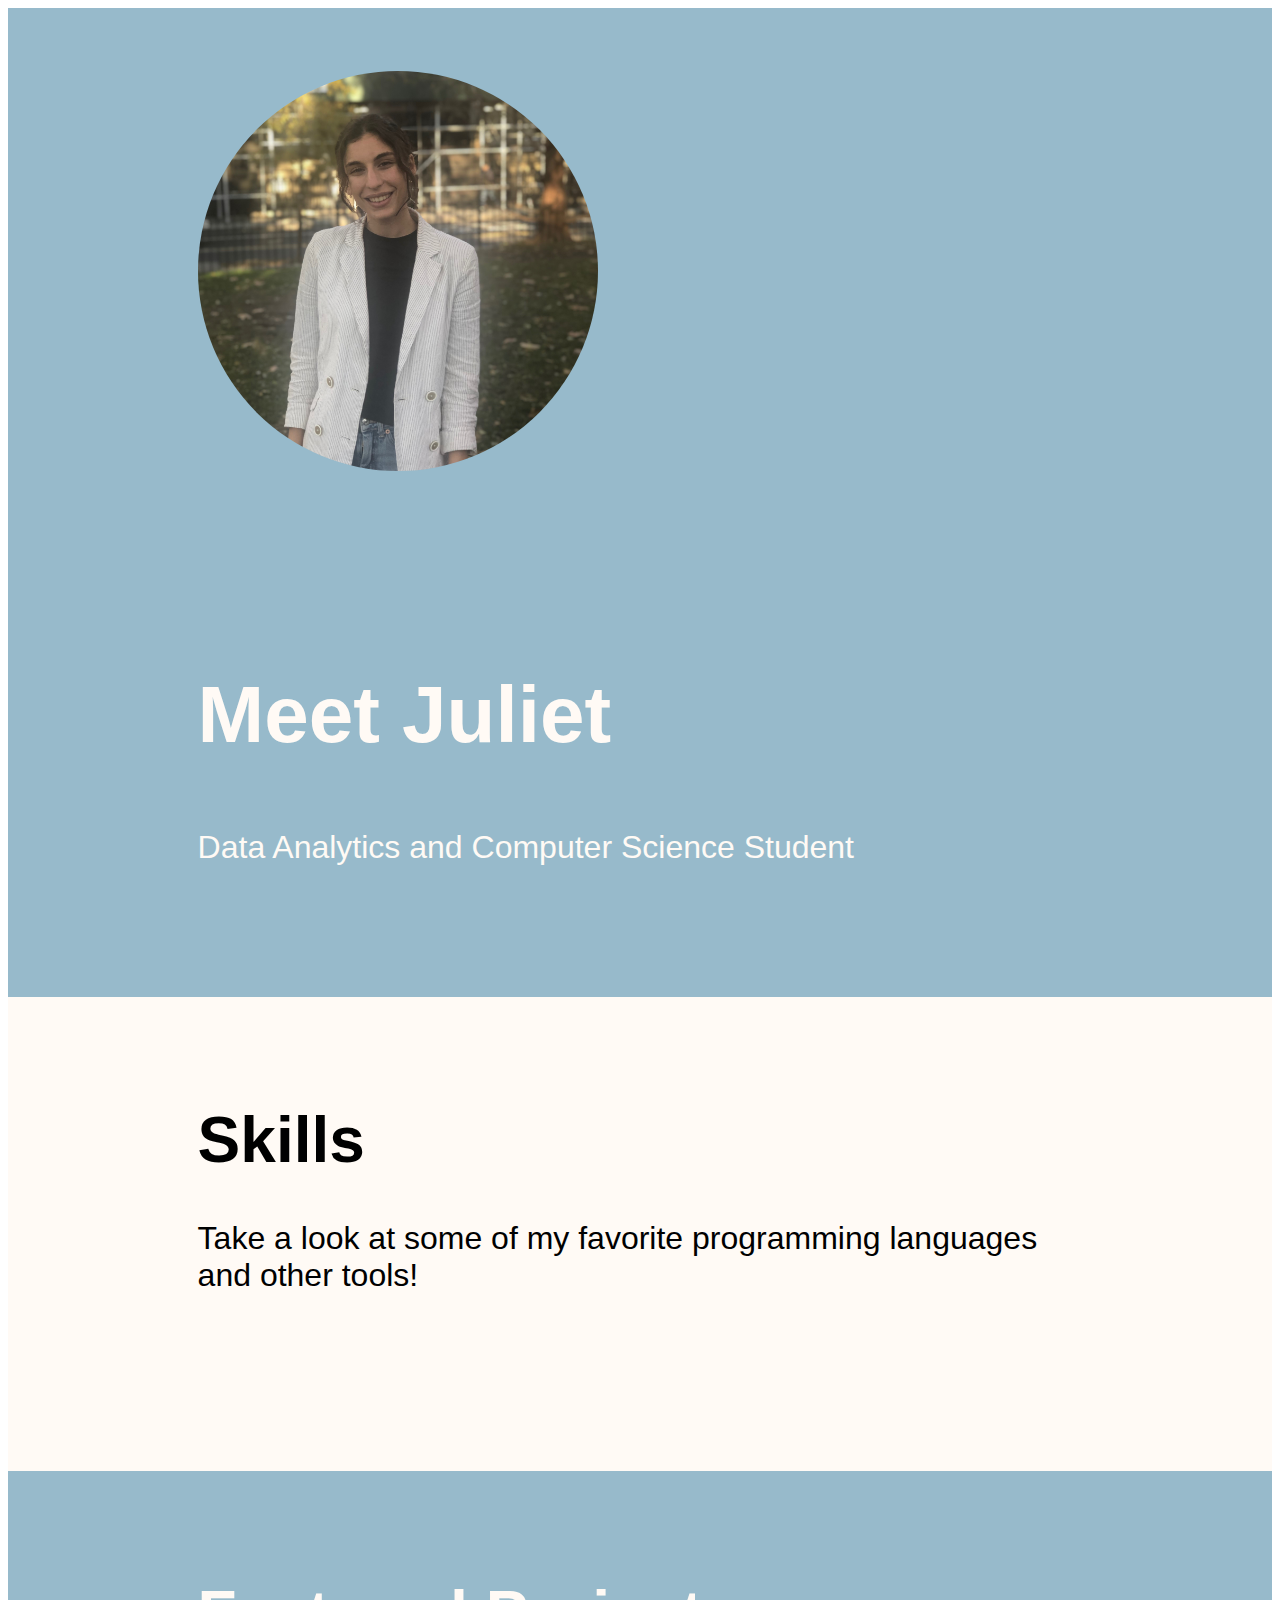
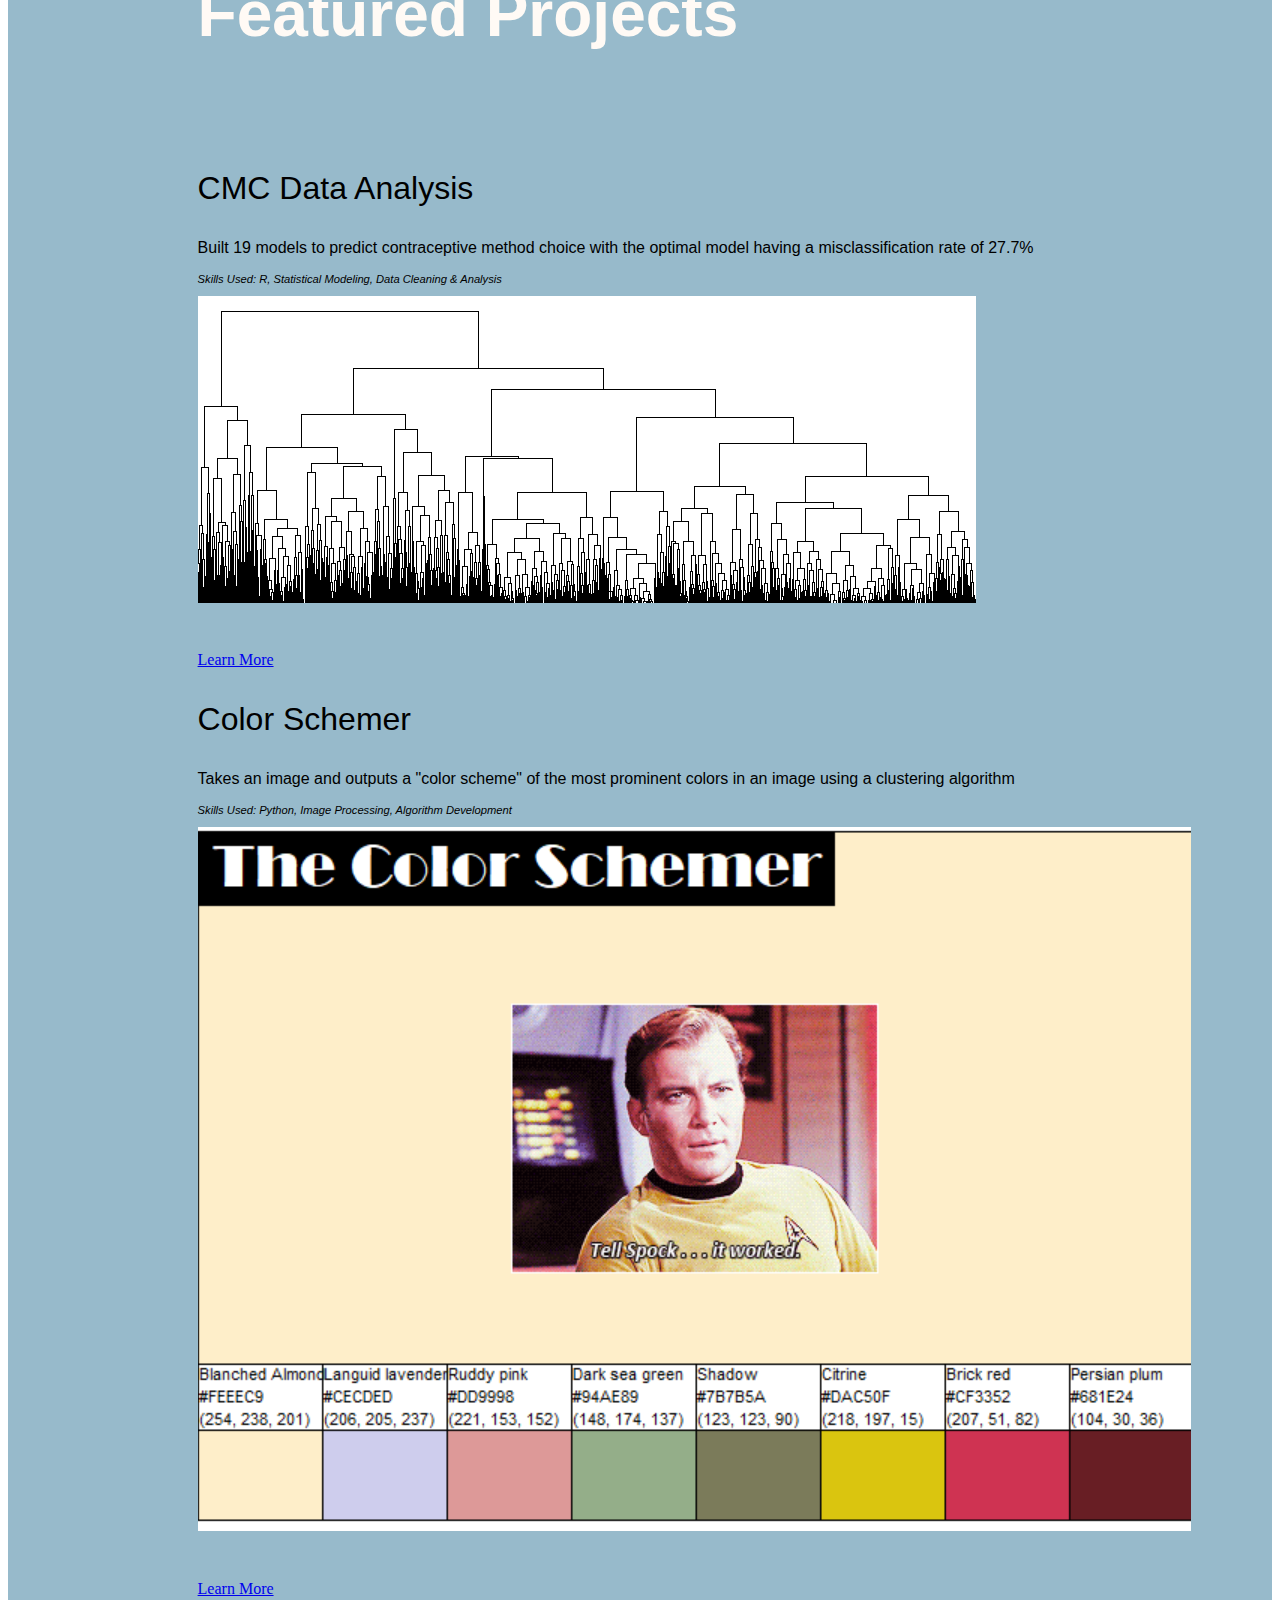
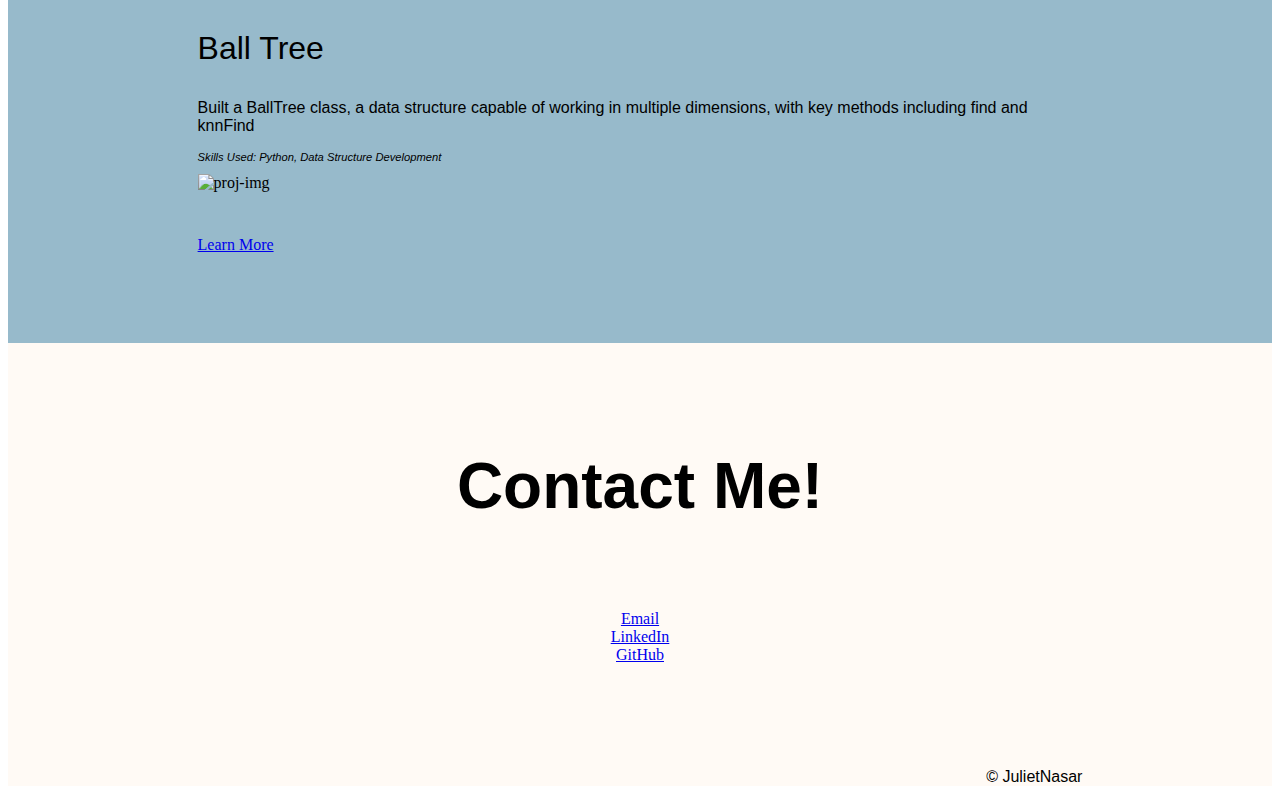
==== commit b28cd2d6: "update css for better responsiveness" ====
--- a/index.html
+++ b/index.html
@@ -21,9 +21,6 @@
 
   <!-- My Stylesheet -->
   <link rel="stylesheet" href="CSS/style.css">
-
-
-
 
 
 </head>
@@ -162,11 +159,12 @@
             <p class="subtext">Skills Used: Python, Data Structure Development</p>
 
             <div class="text-center">
-              <img class="img-fluid proj-img" src="Images/data_structure_connected.jpeg" alt="proj-img">
+              <img class="img-fluid proj-img" src="Images/data_structure_connected_small.png" alt="proj-img">
 
               <div class="btn-container">
                 <a role="button" class="btn btn-lg btn-block btn-dark" href="https://github.com/julietnasar/BallTree">Learn More</a>
               </div>
+
             </div>
 
           </div>
--- a/CSS/style.css
+++ b/CSS/style.css
@@ -38,6 +38,7 @@
 }
 
 /* Padding */
+
 .container-fluid{
   padding: 5% 15% 7%; /* top right&left bottom */
 }
@@ -81,15 +82,44 @@
 
 /* Skills Section */
 
-#skills-text{
-  width: 25%;
-  display: inline-block;
-  float: left;
+
+
+/* @media (max-width: 240px) {
+   really tiny screens
 }
+@media (min-width: 241px) and (max-width: 319px) {
+   a little bit bigger screens
+}
+@media (min-width: 320px) and (max-width: 767px) {
+   Basically up to, but not including an iPad
+}
+@media (min-width: 768px) {
+   iPad and bigger
+} */
+
+@media (min-width: 1000 px){
+
+  #skills-text{
+    width: 25%;
+    display: inline-block;
+    float: left;
+  }
+
+}
+
+/* @media (min-width: 1101 px){
+  #skills-text{
+    display: inline-block;
+    float: left;
+  }
+} */
+
+
+
+
 
 #list-skills-icons{
   margin-top: 10%;
-
 }
 
 .skills-row{
@@ -103,6 +133,10 @@
   padding-top: 5%;
 }
 
+.proj-card{
+  height: 100%;
+}
+
 .btn-container{
   padding-top: 5%;
 }
@@ -111,9 +145,6 @@
   max-height: 35%;
 }
 
-.proj-card{
-  height: 100%;
-}
 
 /* Contact Me Section */
 
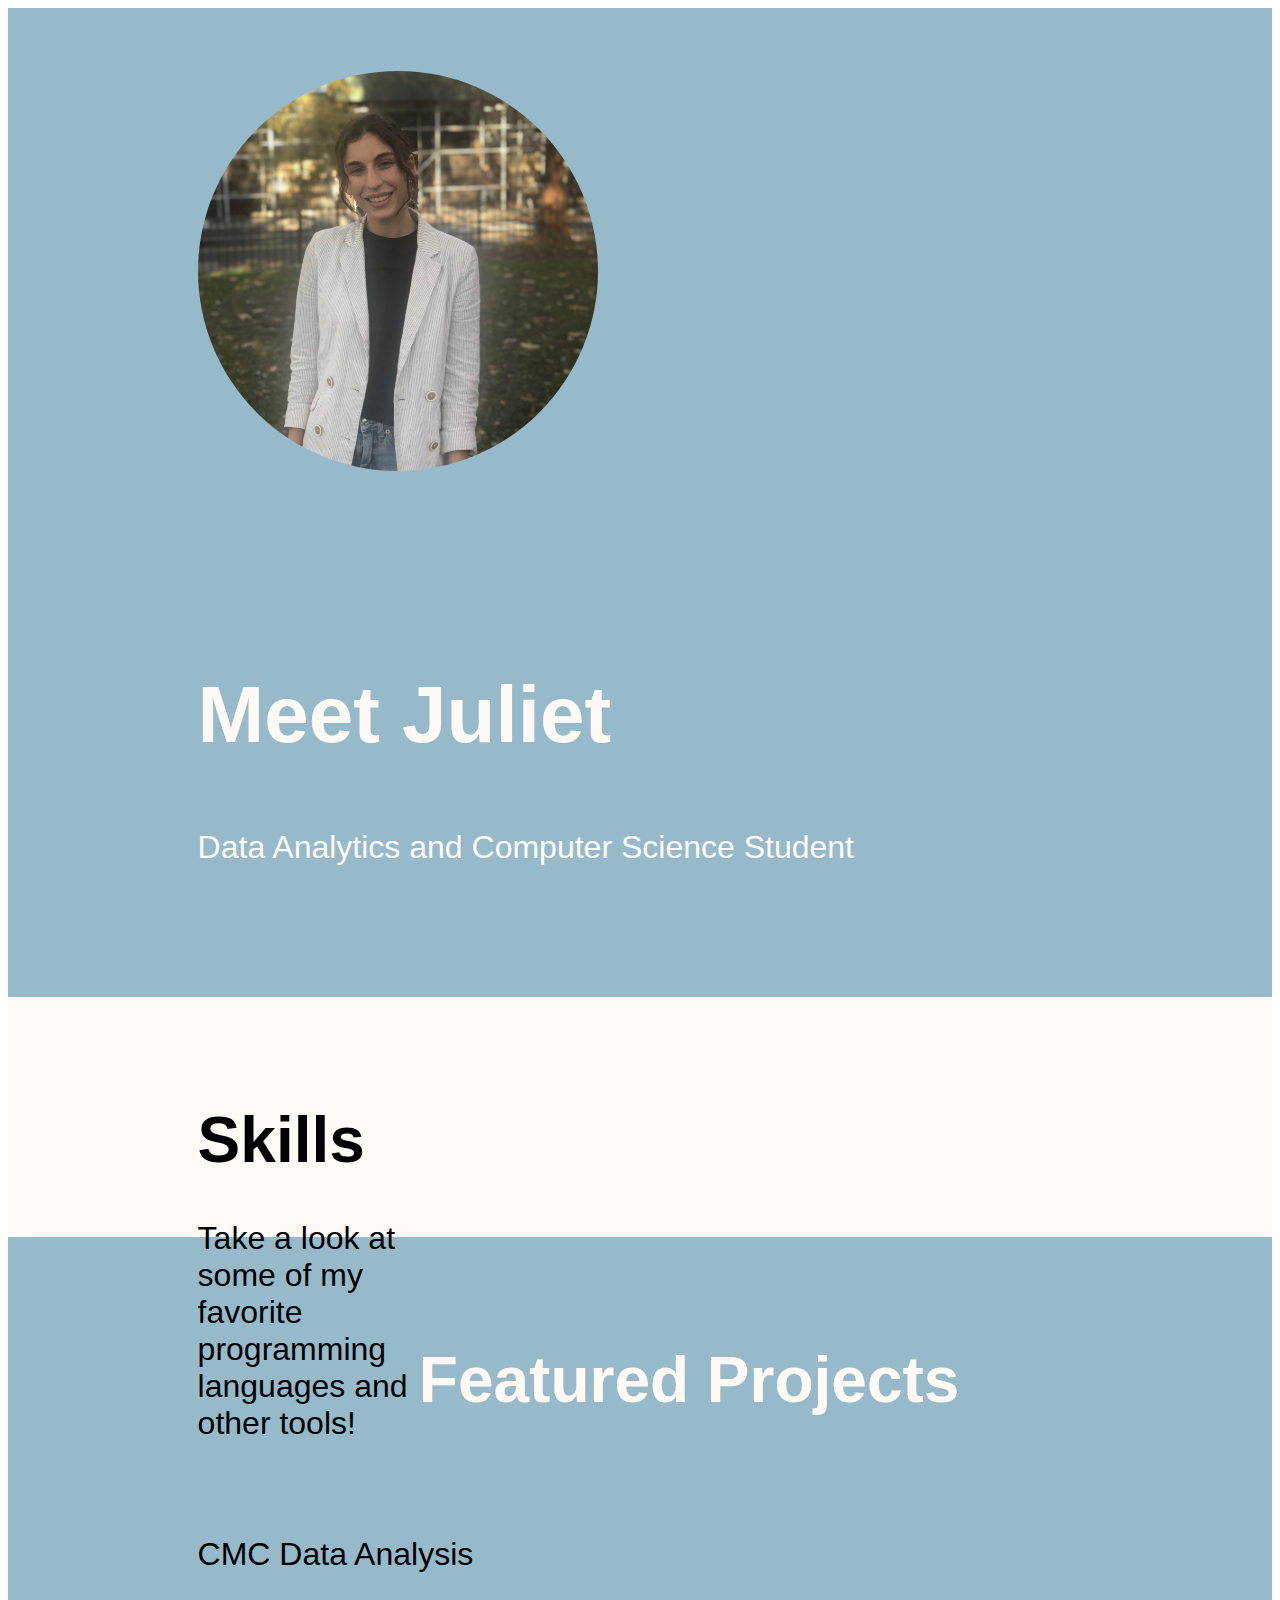
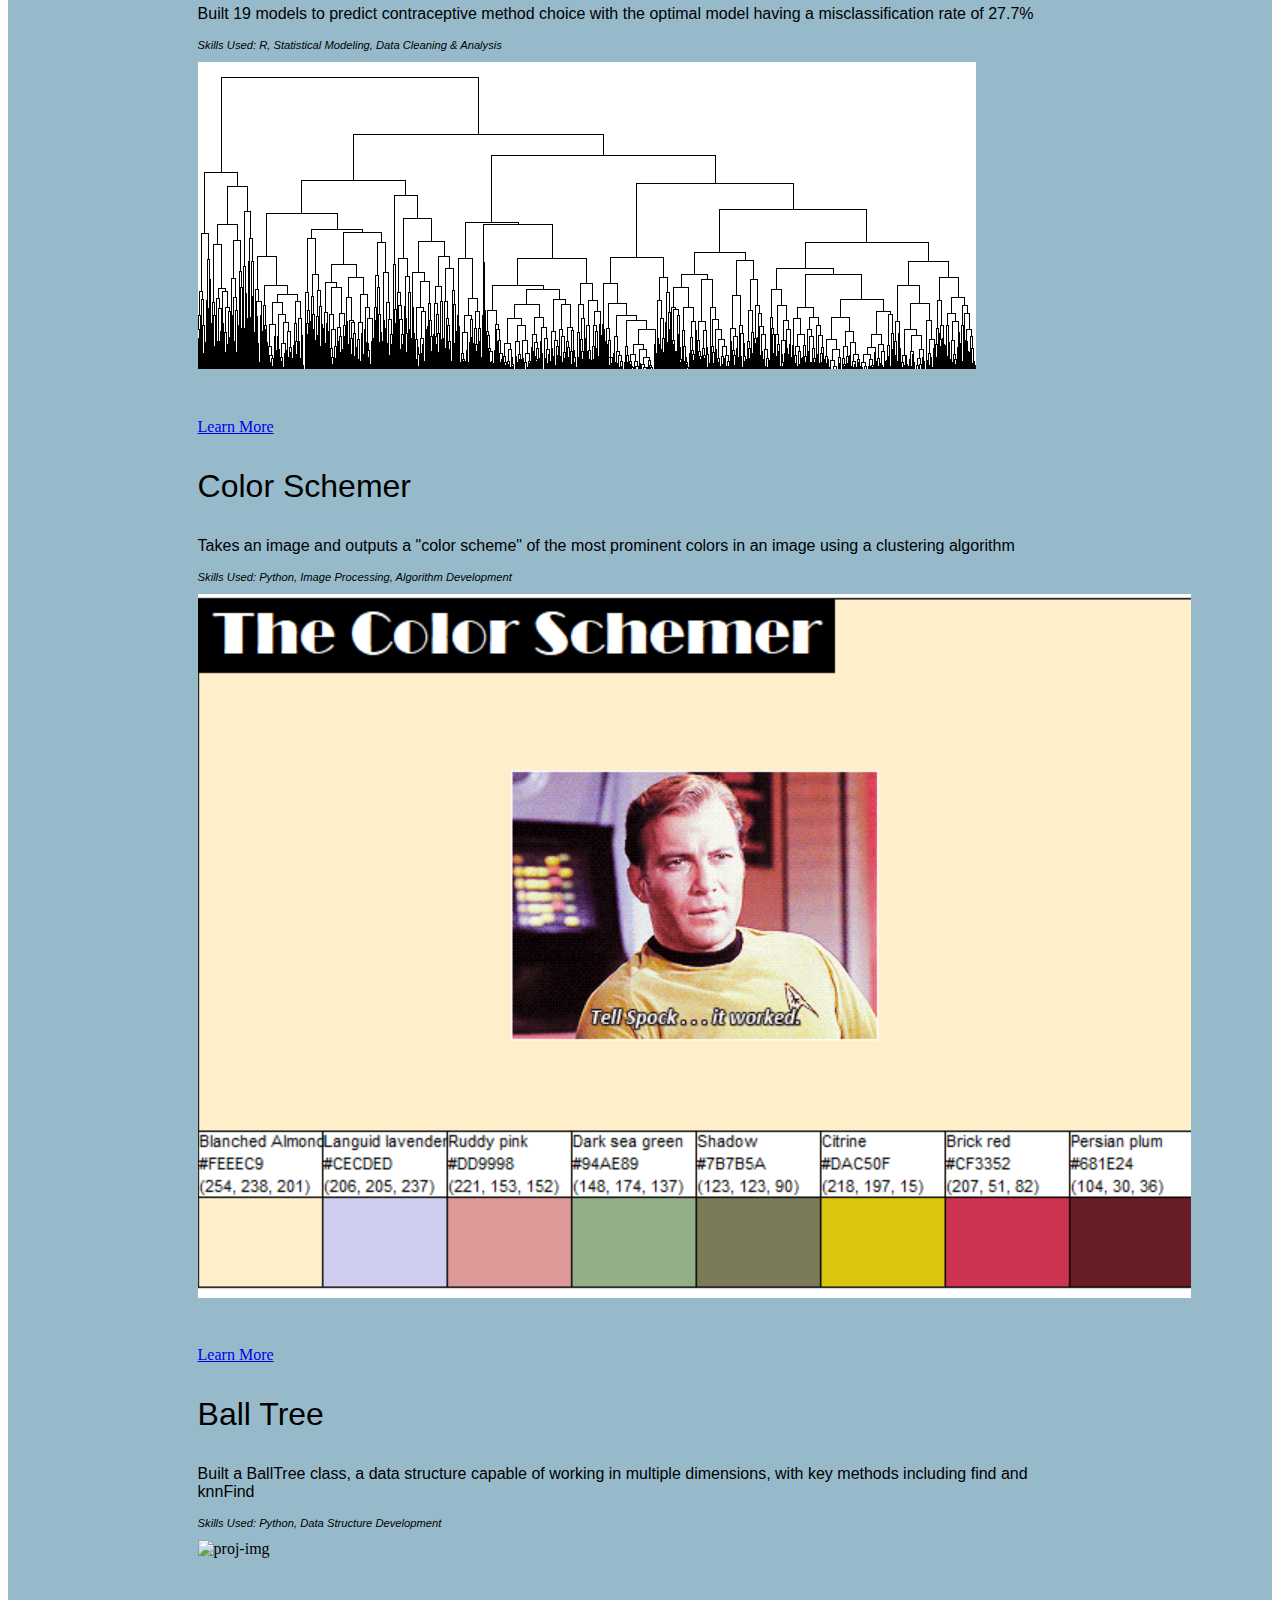
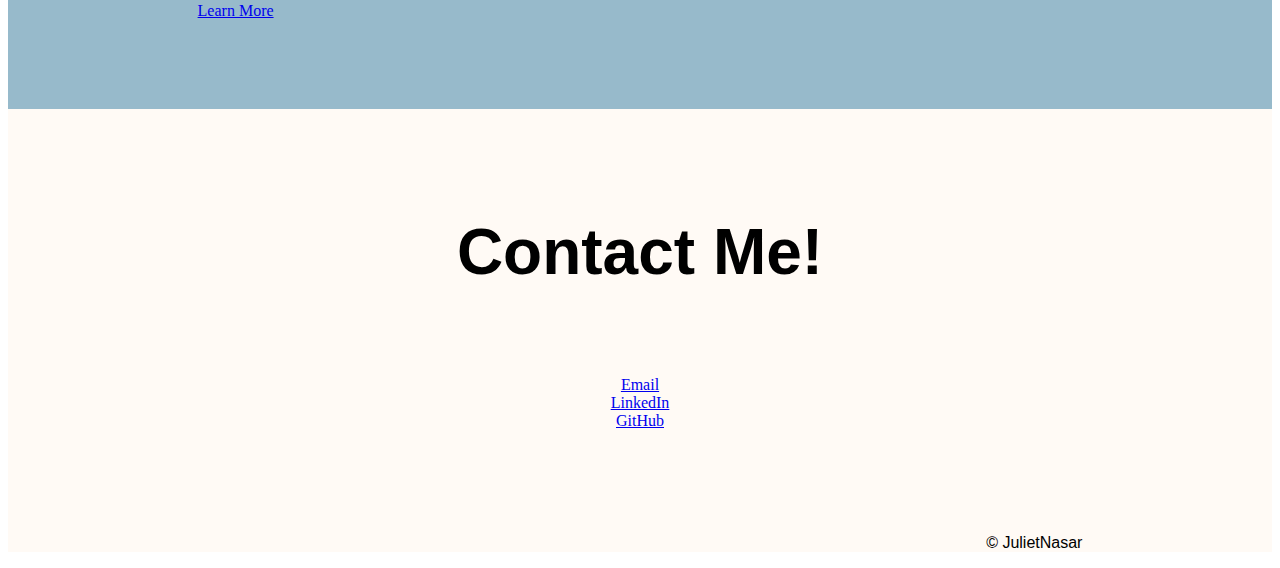
==== commit 1f813872: "google analytics tag" ====
--- a/index.html
+++ b/index.html
@@ -21,6 +21,18 @@
 
   <!-- My Stylesheet -->
   <link rel="stylesheet" href="CSS/style.css">
+
+
+<!-- Google Analytics Tracker Tag -->
+<!-- Global site tag (gtag.js) - Google Analytics -->
+<script async src="https://www.googletagmanager.com/gtag/js?id=G-PFQQMCFLLV"></script>
+<script>
+  window.dataLayer = window.dataLayer || [];
+  function gtag(){dataLayer.push(arguments);}
+  gtag('js', new Date());
+
+  gtag('config', 'G-PFQQMCFLLV');
+</script>
 
 
 </head>
--- a/CSS/style.css
+++ b/CSS/style.css
@@ -84,28 +84,12 @@
 
 
 
-/* @media (max-width: 240px) {
-   really tiny screens
-}
-@media (min-width: 241px) and (max-width: 319px) {
-   a little bit bigger screens
-}
-@media (min-width: 320px) and (max-width: 767px) {
-   Basically up to, but not including an iPad
-}
-@media (min-width: 768px) {
-   iPad and bigger
-} */
-
-@media (min-width: 1000 px){
-
-  #skills-text{
+#skills-text{
     width: 25%;
     display: inline-block;
     float: left;
   }
 
-}
 
 /* @media (min-width: 1101 px){
   #skills-text{
